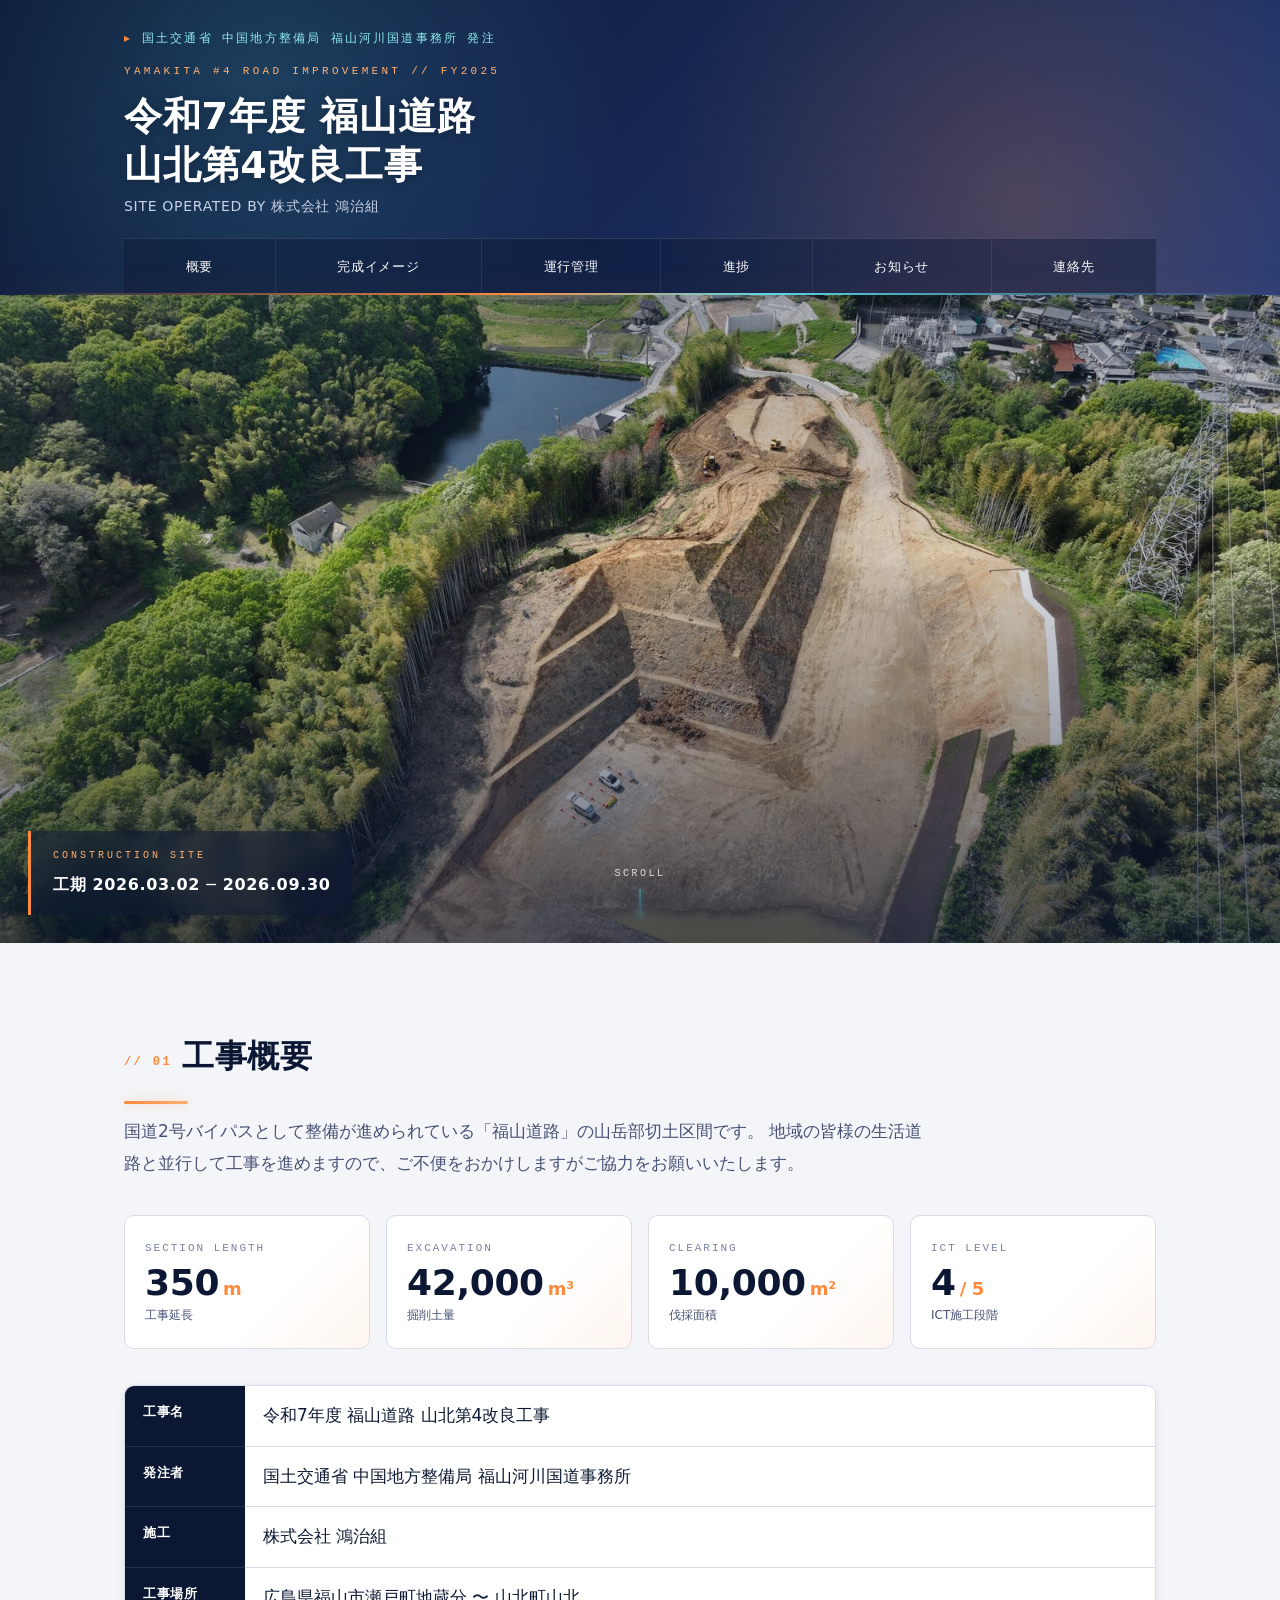
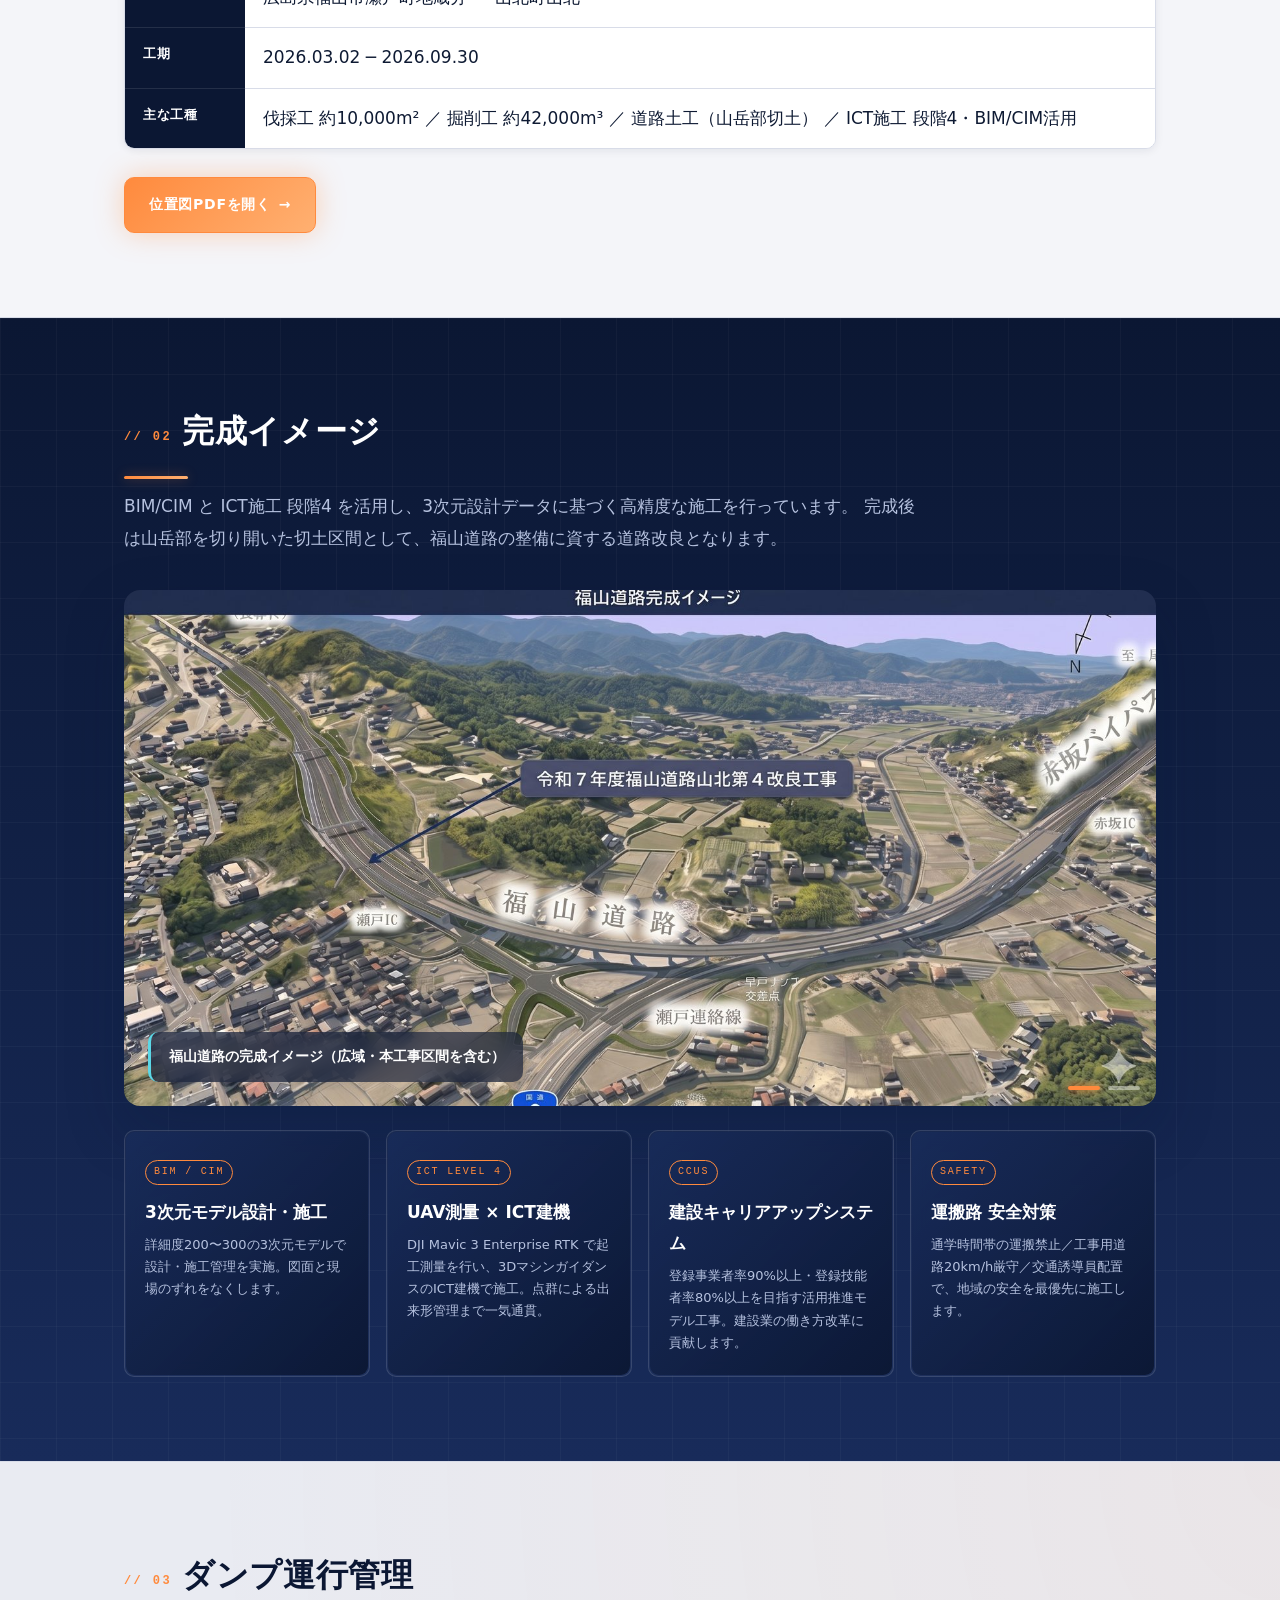
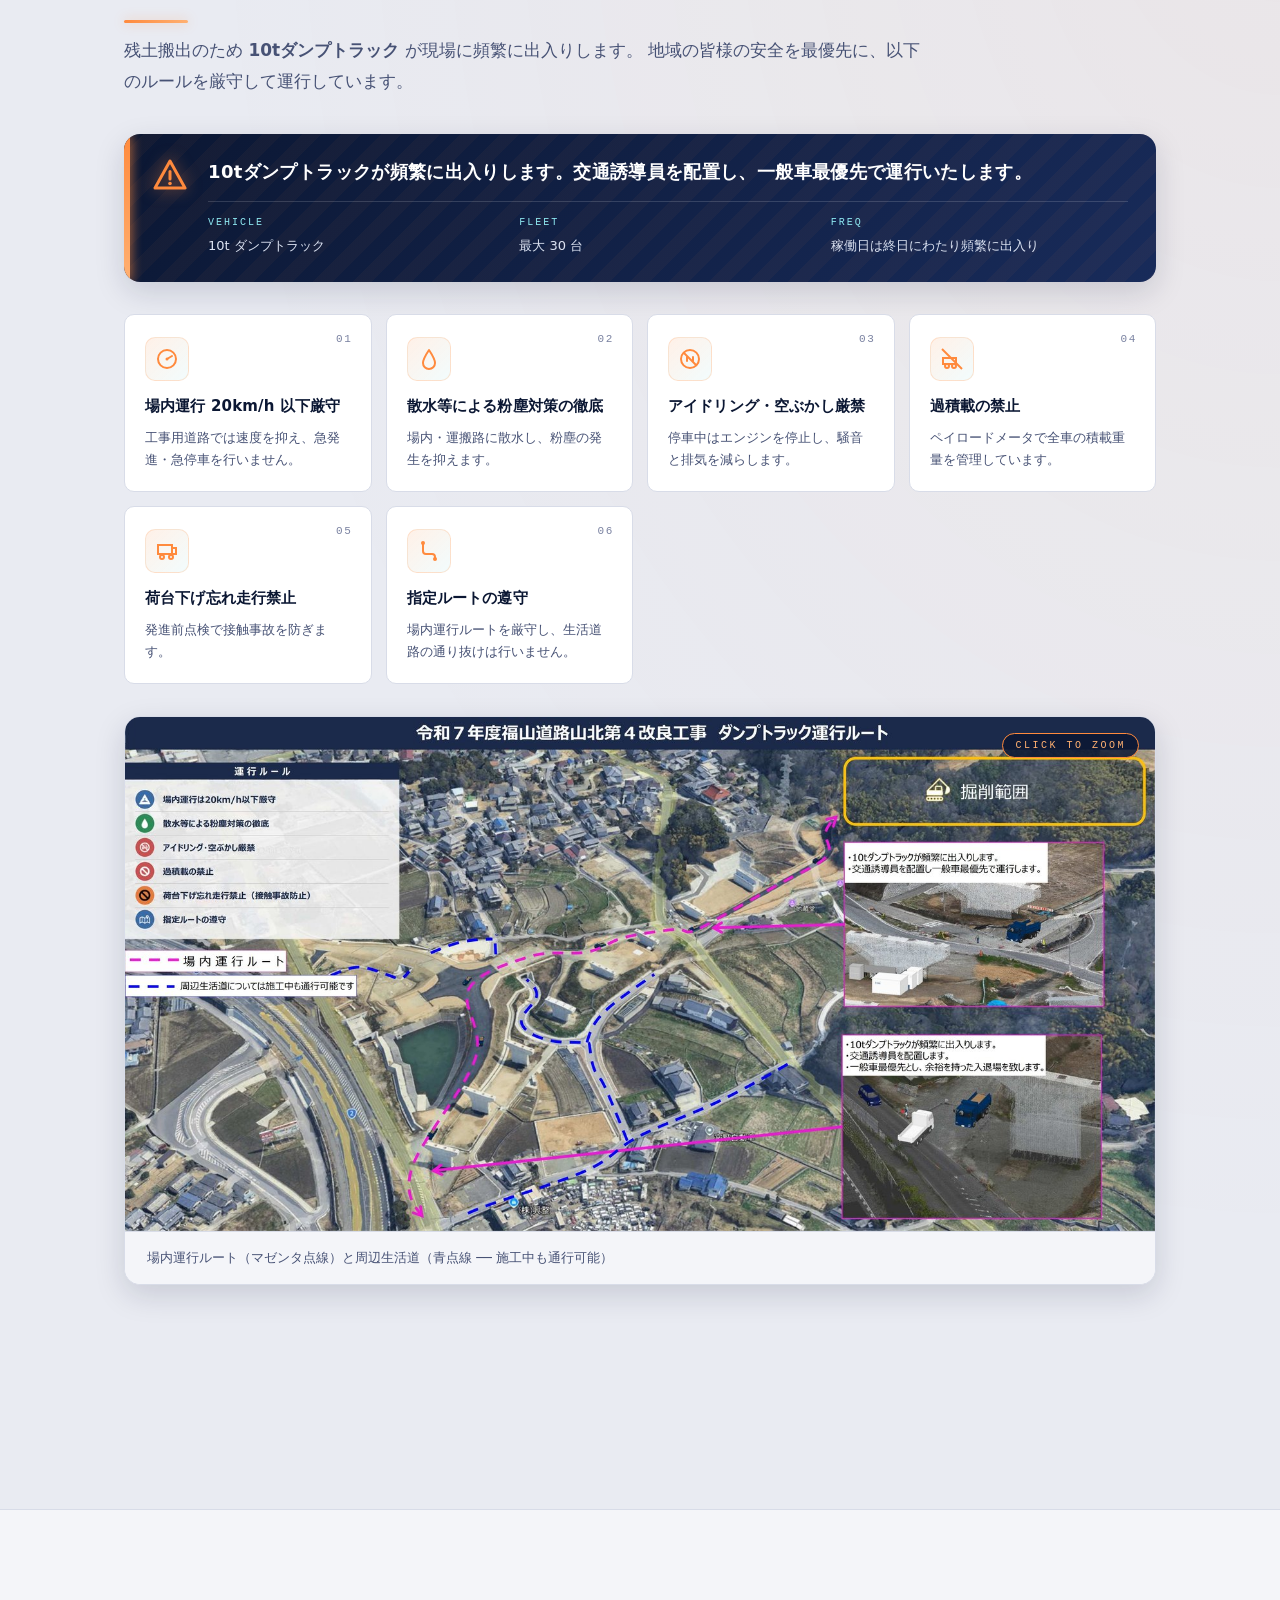
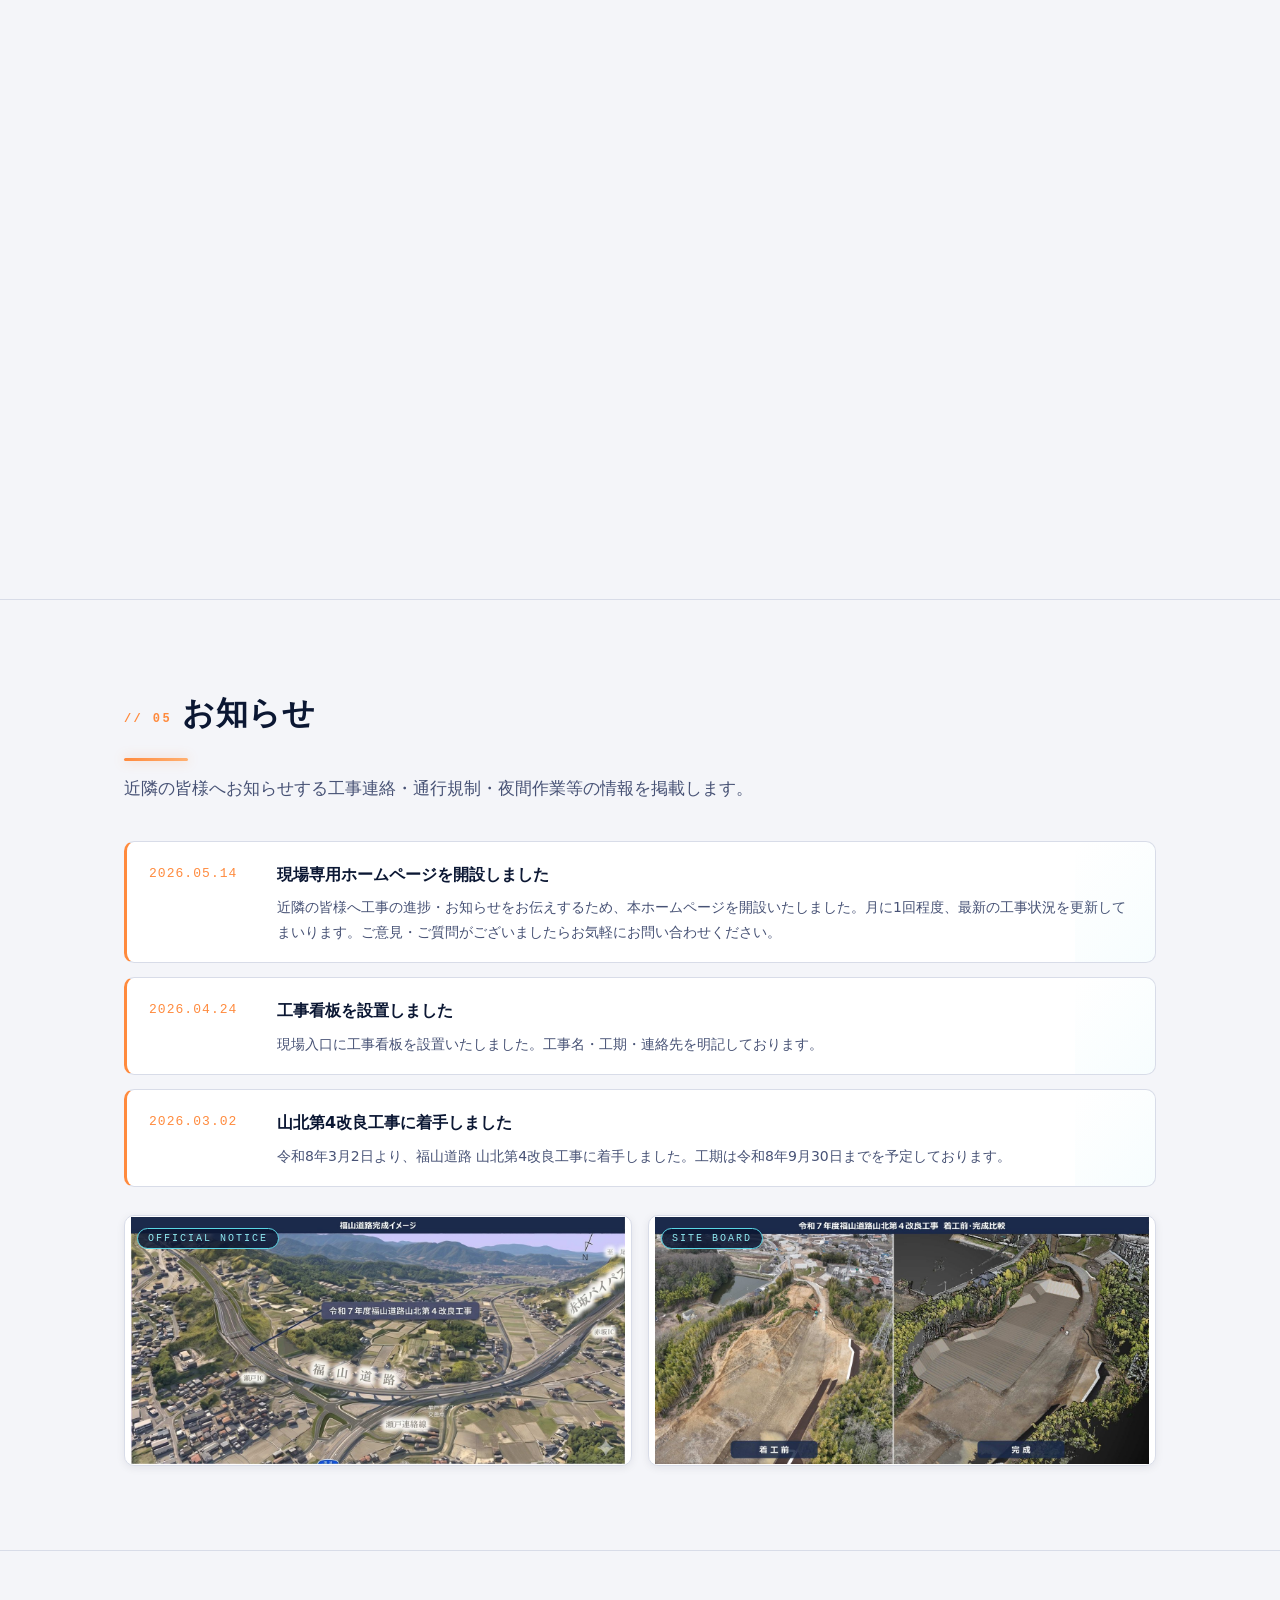
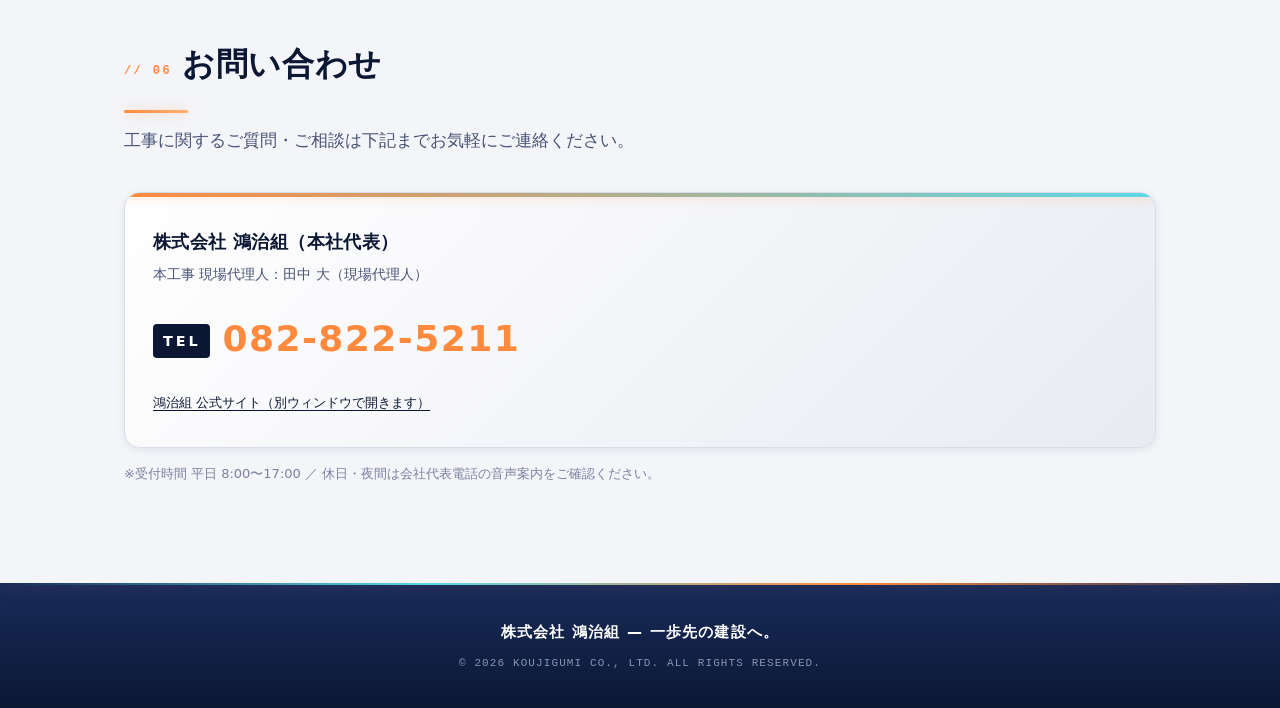
==== index.html @ 8131b4ea "initial: 山北第4改良工事 現場専用HP launch - 5セクション構成（概要/完成イメージ/ダンプ運行管理/進捗/お知らせ/連絡先） - Navy×Orange×Cyan の近未来UI、" ====
<!DOCTYPE html>
<html lang="ja">
<head>
  <meta charset="UTF-8" />
  <meta name="viewport" content="width=device-width, initial-scale=1.0" />
  <meta name="description" content="令和7年度 福山道路 山北第4改良工事の現場情報を近隣住民の皆様へお知らせするページです。工事概要・完成イメージ・現場進捗・お知らせを掲載しています。" />
  <meta name="theme-color" content="#0B1733" />
  <meta property="og:title" content="令和7年度 福山道路 山北第4改良工事" />
  <meta property="og:description" content="福山道路 山北第4改良工事の現場専用ページ。BIM/CIM・ICT施工段階4・CCUS推進モデル工事。" />
  <meta property="og:type" content="website" />
  <title>令和7年度 福山道路 山北第4改良工事｜近隣の皆様へ</title>
  <link rel="stylesheet" href="assets/css/style.css" />
  <link rel="icon" href="assets/img/icon/favicon.svg" type="image/svg+xml" />
</head>
<body>

  <div class="bg-fx" aria-hidden="true"></div>

  <header class="site-header">
    <div class="container site-header__inner">
      <p class="site-header__sub">国土交通省 中国地方整備局 福山河川国道事務所 発注</p>
      <p class="site-header__title-en">YAMAKITA #4 ROAD IMPROVEMENT // FY2025</p>
      <h1 class="site-header__title">令和7年度 福山道路<br>山北第4改良工事</h1>
      <p class="site-header__contractor">SITE OPERATED BY 株式会社 鴻治組</p>
      <nav class="site-nav" aria-label="ページ内ナビゲーション">
        <a href="#about">概要</a>
        <a href="#image">完成イメージ</a>
        <a href="#dump">運行管理</a>
        <a href="#progress">進捗</a>
        <a href="#news">お知らせ</a>
        <a href="#contact">連絡先</a>
      </nav>
    </div>
  </header>

  <section class="hero" id="hero" aria-label="現場ヒーロー画像">
    <picture>
      <img src="assets/img/hero/aerial.jpg"
           alt="山北第4改良工事の現場空撮写真。工事延長350mの工区全景。"
           loading="eager"
           width="1600" height="900" />
    </picture>
    <div class="hero__caption">
      <p class="hero__label">CONSTRUCTION SITE</p>
      <p class="hero__period" id="hero-period">工期 ―― 取得中</p>
    </div>
    <div class="hero__scroll" aria-hidden="true">SCROLL</div>
  </section>

  <main>

    <section class="section section--about" id="about">
      <div class="container">
        <h2 class="section__title reveal">
          <span class="section__num">// 01</span>工事概要
        </h2>
        <p class="section__lead reveal" data-delay="1">
          国道2号バイパスとして整備が進められている「福山道路」の山岳部切土区間です。
          地域の皆様の生活道路と並行して工事を進めますので、ご不便をおかけしますがご協力をお願いいたします。
        </p>

        <div class="about-stats reveal" data-delay="2">
          <div class="stat-card">
            <p class="stat-card__label">SECTION LENGTH</p>
            <p class="stat-card__value" data-count="350" data-suffix="">0<span class="stat-card__unit">m</span></p>
            <p class="stat-card__note">工事延長</p>
          </div>
          <div class="stat-card">
            <p class="stat-card__label">EXCAVATION</p>
            <p class="stat-card__value" data-count="42000" data-format="0,0">0<span class="stat-card__unit">m³</span></p>
            <p class="stat-card__note">掘削土量</p>
          </div>
          <div class="stat-card">
            <p class="stat-card__label">CLEARING</p>
            <p class="stat-card__value" data-count="10000" data-format="0,0">0<span class="stat-card__unit">m²</span></p>
            <p class="stat-card__note">伐採面積</p>
          </div>
          <div class="stat-card">
            <p class="stat-card__label">ICT LEVEL</p>
            <p class="stat-card__value" data-count="4" data-suffix="">0<span class="stat-card__unit">/ 5</span></p>
            <p class="stat-card__note">ICT施工段階</p>
          </div>
        </div>

        <dl class="about-list reveal" data-delay="3" id="about-list">
          <!-- main.js が data/project.json を読んで生成 -->
        </dl>

        <div class="reveal" data-delay="4">
          <a class="btn btn--orange" href="docs/ichizu.pdf" target="_blank" rel="noopener">
            位置図PDFを開く
          </a>
        </div>
      </div>
    </section>

    <section class="section section--dark section--image" id="image">
      <div class="container">
        <h2 class="section__title reveal">
          <span class="section__num">// 02</span>完成イメージ
        </h2>
        <p class="section__lead reveal" data-delay="1">
          BIM/CIM と ICT施工 段階4 を活用し、3次元設計データに基づく高精度な施工を行っています。
          完成後は山岳部を切り開いた切土区間として、福山道路の整備に資する道路改良となります。
        </p>

        <div class="slider reveal" data-delay="2" id="vision-slider">
          <div class="slider__track" id="vision-track">
            <!-- main.js が data/vision.json を読んで生成 -->
          </div>
          <div class="slider__controls" id="vision-controls"></div>
        </div>

        <div class="feature-grid reveal" data-delay="3">
          <article class="feature-card">
            <span class="feature-card__tag">BIM / CIM</span>
            <h3 class="feature-card__title">3次元モデル設計・施工</h3>
            <p class="feature-card__body">詳細度200〜300の3次元モデルで設計・施工管理を実施。図面と現場のずれをなくします。</p>
          </article>
          <article class="feature-card">
            <span class="feature-card__tag">ICT LEVEL 4</span>
            <h3 class="feature-card__title">UAV測量 × ICT建機</h3>
            <p class="feature-card__body">DJI Mavic 3 Enterprise RTK で起工測量を行い、3DマシンガイダンスのICT建機で施工。点群による出来形管理まで一気通貫。</p>
          </article>
          <article class="feature-card">
            <span class="feature-card__tag">CCUS</span>
            <h3 class="feature-card__title">建設キャリアアップシステム</h3>
            <p class="feature-card__body">登録事業者率90%以上・登録技能者率80%以上を目指す活用推進モデル工事。建設業の働き方改革に貢献します。</p>
          </article>
          <article class="feature-card">
            <span class="feature-card__tag">SAFETY</span>
            <h3 class="feature-card__title">運搬路 安全対策</h3>
            <p class="feature-card__body">通学時間帯の運搬禁止／工事用道路20km/h厳守／交通誘導員配置で、地域の安全を最優先に施工します。</p>
          </article>
        </div>
      </div>
    </section>

    <section class="section section--dump" id="dump">
      <div class="container">
        <h2 class="section__title reveal">
          <span class="section__num">// 03</span>ダンプ運行管理
        </h2>
        <p class="section__lead reveal" data-delay="1">
          残土搬出のため <strong>10tダンプトラック</strong> が現場に頻繁に出入りします。
          地域の皆様の安全を最優先に、以下のルールを厳守して運行しています。
        </p>

        <div class="dump-alert reveal" data-delay="1" id="dump-alert">
          <!-- main.js が data/dump.json から生成 -->
        </div>

        <div class="dump-rules reveal" data-delay="2" id="dump-rules">
          <!-- main.js が data/dump.json rules[] から生成 -->
        </div>

        <figure class="dump-map reveal" data-delay="2" id="dump-map">
          <!-- main.js が data/dump.json map から生成 -->
        </figure>

        <div class="dump-considerations reveal" data-delay="3" id="dump-considerations">
          <!-- main.js が data/dump.json considerations[] から生成 -->
        </div>
      </div>
    </section>

    <section class="section section--progress" id="progress">
      <div class="container">
        <h2 class="section__title reveal">
          <span class="section__num">// 04</span>現場進捗
        </h2>
        <p class="section__lead reveal" data-delay="1">月ごとの主な進捗と現場写真を掲載しています。</p>

        <div class="progress-card reveal" data-delay="2" id="progress-card">
          <!-- main.js が data/progress.json を読んで生成 -->
        </div>

        <div class="gallery reveal" data-delay="3" id="gallery" role="list">
          <!-- main.js が data/photos.json を読んで生成 -->
        </div>
      </div>
    </section>

    <section class="section section--news" id="news">
      <div class="container">
        <h2 class="section__title reveal">
          <span class="section__num">// 05</span>お知らせ
        </h2>
        <p class="section__lead reveal" data-delay="1">
          近隣の皆様へお知らせする工事連絡・通行規制・夜間作業等の情報を掲載します。
        </p>

        <div class="news-grid reveal" data-delay="2" id="news-list">
          <!-- main.js が data/news.json を読んで生成 -->
        </div>

        <div class="signage-strip reveal" data-delay="3" id="signage-strip">
          <!-- main.js が data/news.json signage[] を読んで生成 -->
        </div>
      </div>
    </section>

    <section class="section section--contact" id="contact">
      <div class="container">
        <h2 class="section__title reveal">
          <span class="section__num">// 06</span>お問い合わせ
        </h2>
        <p class="section__lead reveal" data-delay="1">
          工事に関するご質問・ご相談は下記までお気軽にご連絡ください。
        </p>

        <div class="contact-card reveal" data-delay="2" id="contact-card">
          <!-- main.js が data/project.json contact を読んで生成 -->
        </div>

        <p class="contact-note reveal" data-delay="3">
          ※受付時間 平日 8:00〜17:00 ／ 休日・夜間は会社代表電話の音声案内をご確認ください。
        </p>
      </div>
    </section>

  </main>

  <footer class="site-footer">
    <div class="container">
      <p class="site-footer__brand">株式会社 鴻治組 — 一歩先の建設へ。</p>
      <p class="site-footer__copy">&copy; <span id="copy-year">2026</span> KOUJIGUMI CO., LTD. ALL RIGHTS RESERVED.</p>
    </div>
  </footer>

  <div class="lightbox" id="lightbox" role="dialog" aria-modal="true" aria-label="拡大写真" hidden>
    <button class="lightbox__close" type="button" aria-label="閉じる">&times;</button>
    <img class="lightbox__img" alt="" />
    <p class="lightbox__caption"></p>
  </div>

  <script src="assets/js/main.js" defer></script>
</body>
</html>
---- assets/css/style.css ----
/* ============================================================
   山北第4改良工事 現場専用HP — Futuristic UI
   palette: deep navy + amber-orange + cyan accent
   ============================================================ */
:root {
  --navy:        #0B1733;
  --navy-mid:    #182B5A;
  --navy-light:  #1F3A7A;
  --orange:      #FF8A3D;
  --orange-soft: #FFB071;
  --cyan:        #5BD7E6;
  --cyan-soft:   #8FE9F2;
  --bg:          #F4F5F9;
  --bg-alt:      #E9EBF2;
  --surface:     #FFFFFF;
  --text:        #0E1A33;
  --text-soft:   #475275;
  --text-dim:    #7A82A1;
  --line:        #D8DCE8;
  --line-glow:   rgba(255, 138, 61, 0.4);
  --shadow-sm:   0 2px 8px rgba(11, 23, 51, 0.08);
  --shadow-md:   0 10px 30px rgba(11, 23, 51, 0.15);
  --shadow-lg:   0 24px 60px rgba(11, 23, 51, 0.22);
  --shadow-glow: 0 0 28px rgba(255, 138, 61, 0.35);
  --shadow-cyan: 0 0 28px rgba(91, 215, 230, 0.4);
  --radius:      10px;
  --radius-lg:   16px;
  --max:         1080px;
  --ease:        cubic-bezier(0.22, 0.61, 0.36, 1);
}

* { box-sizing: border-box; }
*::selection { background: var(--orange); color: #fff; }

html { scroll-behavior: smooth; }

body {
  margin: 0;
  font-family: "Meiryo UI", "Hiragino Sans", "Yu Gothic UI", "Yu Gothic", system-ui, -apple-system, sans-serif;
  font-size: 17px;
  line-height: 1.85;
  color: var(--text);
  background: var(--bg);
  -webkit-text-size-adjust: 100%;
  overflow-x: hidden;
}

img { max-width: 100%; height: auto; display: block; }
a { color: var(--navy); text-decoration: none; }
a:hover, a:focus { color: var(--orange); outline: none; }

.container {
  width: 100%;
  max-width: var(--max);
  margin: 0 auto;
  padding: 0 24px;
}

/* ============================================================
   Background ambience (animated mesh + grid)
   ============================================================ */
.bg-fx {
  position: fixed;
  inset: 0;
  z-index: -2;
  pointer-events: none;
  background:
    radial-gradient(ellipse at top left, rgba(31, 58, 122, 0.10), transparent 60%),
    radial-gradient(ellipse at bottom right, rgba(91, 215, 230, 0.08), transparent 60%);
}

.bg-fx::before {
  content: "";
  position: absolute;
  inset: 0;
  background-image:
    linear-gradient(to right, rgba(11, 23, 51, 0.04) 1px, transparent 1px),
    linear-gradient(to bottom, rgba(11, 23, 51, 0.04) 1px, transparent 1px);
  background-size: 64px 64px;
  mask-image: linear-gradient(180deg, transparent 0%, #000 8%, #000 92%, transparent 100%);
}

/* ============================================================
   Header
   ============================================================ */
.site-header {
  position: relative;
  background: linear-gradient(135deg, var(--navy) 0%, var(--navy-mid) 65%, var(--navy-light) 100%);
  color: #fff;
  padding: 28px 0 0;
  overflow: hidden;
  isolation: isolate;
}

.site-header::before {
  content: "";
  position: absolute;
  inset: 0;
  background-image:
    radial-gradient(circle at 20% 30%, rgba(91, 215, 230, 0.18), transparent 35%),
    radial-gradient(circle at 80% 70%, rgba(255, 138, 61, 0.22), transparent 35%);
  z-index: -1;
}

.site-header::after {
  content: "";
  position: absolute;
  left: 0; right: 0; bottom: 0;
  height: 2px;
  background: linear-gradient(90deg, transparent, var(--orange) 40%, var(--cyan) 60%, transparent);
  box-shadow: var(--shadow-glow);
}

.site-header__sub {
  margin: 0;
  font-size: 12px;
  letter-spacing: 0.18em;
  color: var(--cyan-soft);
  font-family: "Consolas", "Menlo", monospace;
  position: relative;
  padding-left: 18px;
}

.site-header__sub::before {
  content: "▸";
  position: absolute; left: 0; top: 0;
  color: var(--orange);
}

.site-header__title {
  margin: 10px 0 4px;
  font-size: clamp(24px, 5vw, 38px);
  font-weight: 800;
  line-height: 1.3;
  letter-spacing: 0.02em;
  text-shadow: 0 2px 12px rgba(0,0,0,0.3);
}

.site-header__title-en {
  display: block;
  font-family: "Consolas", "Menlo", monospace;
  font-size: 11px;
  font-weight: 500;
  letter-spacing: 0.3em;
  color: var(--orange-soft);
  margin-bottom: 6px;
  text-transform: uppercase;
}

.site-header__contractor {
  margin: 0 0 18px;
  font-size: 14px;
  color: #C8D2E8;
  letter-spacing: 0.05em;
}

.site-nav {
  display: flex;
  flex-wrap: wrap;
  gap: 0;
  border-top: 1px solid rgba(255,255,255,0.12);
  margin-top: 10px;
  background: rgba(11, 23, 51, 0.4);
  backdrop-filter: blur(8px);
  -webkit-backdrop-filter: blur(8px);
}

.site-nav a {
  flex: 1 1 auto;
  min-width: 88px;
  text-align: center;
  padding: 16px 8px;
  color: #fff;
  font-size: 13px;
  letter-spacing: 0.05em;
  border-right: 1px solid rgba(255,255,255,0.08);
  transition: all 0.25s var(--ease);
  position: relative;
}

.site-nav a:last-child { border-right: none; }

.site-nav a::after {
  content: "";
  position: absolute;
  left: 50%; bottom: 0;
  width: 0; height: 2px;
  background: var(--orange);
  transition: all 0.3s var(--ease);
  box-shadow: 0 0 8px var(--orange);
}

.site-nav a:hover, .site-nav a:focus {
  background: rgba(255, 138, 61, 0.12);
  color: var(--orange-soft);
}

.site-nav a:hover::after, .site-nav a:focus::after {
  width: 60%;
  left: 20%;
}

/* ============================================================
   Hero
   ============================================================ */
.hero {
  position: relative;
  background: var(--navy);
  overflow: hidden;
  isolation: isolate;
}

.hero picture, .hero img {
  width: 100%;
  display: block;
}

.hero img {
  max-height: 72vh;
  object-fit: cover;
  animation: kenburns 20s ease-in-out infinite alternate;
  opacity: 0.92;
}

@keyframes kenburns {
  0%   { transform: scale(1.0) translate(0, 0); }
  100% { transform: scale(1.08) translate(-1%, -1%); }
}

.hero::before {
  content: "";
  position: absolute;
  inset: 0;
  background: linear-gradient(180deg,
    rgba(11, 23, 51, 0.25) 0%,
    rgba(11, 23, 51, 0.05) 40%,
    rgba(11, 23, 51, 0.65) 100%);
  z-index: 1;
}

.hero::after {
  content: "";
  position: absolute;
  inset: 0;
  background-image:
    linear-gradient(to right, rgba(255,255,255,0.04) 1px, transparent 1px),
    linear-gradient(to bottom, rgba(255,255,255,0.04) 1px, transparent 1px);
  background-size: 48px 48px;
  z-index: 1;
  mix-blend-mode: overlay;
  opacity: 0.6;
}

.hero__caption {
  position: absolute;
  left: 28px;
  bottom: 28px;
  z-index: 2;
  color: #fff;
  background: rgba(11, 23, 51, 0.55);
  backdrop-filter: blur(10px);
  -webkit-backdrop-filter: blur(10px);
  padding: 16px 22px;
  border-left: 3px solid var(--orange);
  border-radius: 0 var(--radius) var(--radius) 0;
  box-shadow: var(--shadow-md);
}

.hero__label {
  margin: 0;
  font-size: 10px;
  letter-spacing: 0.3em;
  color: var(--orange-soft);
  font-family: "Consolas", "Menlo", monospace;
}

.hero__period {
  margin: 4px 0 0;
  font-size: 16px;
  font-weight: 700;
  letter-spacing: 0.04em;
}

.hero__scroll {
  position: absolute;
  left: 50%;
  bottom: 24px;
  transform: translateX(-50%);
  z-index: 3;
  color: #fff;
  font-size: 10px;
  letter-spacing: 0.25em;
  font-family: "Consolas", "Menlo", monospace;
  opacity: 0.8;
  animation: pulse 2s ease-in-out infinite;
}

.hero__scroll::after {
  content: "";
  display: block;
  width: 1px;
  height: 30px;
  margin: 6px auto 0;
  background: linear-gradient(180deg, var(--cyan), transparent);
  box-shadow: 0 0 6px var(--cyan);
}

@keyframes pulse {
  0%, 100% { opacity: 0.5; transform: translateX(-50%) translateY(0); }
  50%      { opacity: 1.0; transform: translateX(-50%) translateY(4px); }
}

/* ============================================================
   Section common
   ============================================================ */
.section {
  position: relative;
  padding: 84px 0;
}

.section + .section {
  border-top: 1px solid var(--line);
}

.section--dark {
  background: linear-gradient(180deg, var(--navy) 0%, var(--navy-mid) 100%);
  color: #E5EAF5;
}

.section--dark::before {
  content: "";
  position: absolute;
  inset: 0;
  background-image:
    linear-gradient(to right, rgba(255,255,255,0.03) 1px, transparent 1px),
    linear-gradient(to bottom, rgba(255,255,255,0.03) 1px, transparent 1px);
  background-size: 56px 56px;
  pointer-events: none;
}

.section__title {
  position: relative;
  margin: 0 0 12px;
  padding-bottom: 18px;
  font-size: clamp(24px, 4vw, 32px);
  font-weight: 800;
  color: var(--navy);
  letter-spacing: 0.02em;
}

.section--dark .section__title { color: #fff; }

.section__title::after {
  content: "";
  position: absolute;
  left: 0; bottom: 0;
  width: 64px; height: 3px;
  background: linear-gradient(90deg, var(--orange), var(--orange-soft));
  border-radius: 2px;
  box-shadow: 0 0 12px var(--line-glow);
}

.section__num {
  display: inline-block;
  font-family: "Consolas", "Menlo", monospace;
  font-size: 12px;
  color: var(--orange);
  letter-spacing: 0.2em;
  margin-right: 10px;
  vertical-align: 0.15em;
}

.section__lead {
  margin: 0 0 36px;
  color: var(--text-soft);
  max-width: 800px;
}

.section--dark .section__lead { color: #B6C2DF; }

/* Reveal on scroll */
.reveal {
  opacity: 0;
  transform: translateY(28px);
  transition: opacity 0.7s var(--ease), transform 0.7s var(--ease);
}
.reveal.is-visible {
  opacity: 1;
  transform: translateY(0);
}
.reveal[data-delay="1"] { transition-delay: 0.08s; }
.reveal[data-delay="2"] { transition-delay: 0.16s; }
.reveal[data-delay="3"] { transition-delay: 0.24s; }
.reveal[data-delay="4"] { transition-delay: 0.32s; }

/* ============================================================
   About
   ============================================================ */
.about-stats {
  display: grid;
  grid-template-columns: repeat(auto-fit, minmax(180px, 1fr));
  gap: 16px;
  margin: 0 0 36px;
}

.stat-card {
  position: relative;
  background: var(--surface);
  border-radius: var(--radius);
  padding: 22px 20px;
  border: 1px solid var(--line);
  overflow: hidden;
  isolation: isolate;
  transition: transform 0.3s var(--ease), box-shadow 0.3s var(--ease);
}

.stat-card::before {
  content: "";
  position: absolute;
  inset: 0;
  background: linear-gradient(135deg, transparent 60%, rgba(255, 138, 61, 0.08) 100%);
  z-index: -1;
}

.stat-card::after {
  content: "";
  position: absolute;
  top: 0; left: 0;
  width: 100%; height: 3px;
  background: linear-gradient(90deg, var(--orange), var(--cyan));
  transform: scaleX(0);
  transform-origin: left;
  transition: transform 0.5s var(--ease);
}

.stat-card:hover {
  transform: translateY(-3px);
  box-shadow: var(--shadow-md);
}

.stat-card:hover::after { transform: scaleX(1); }

.stat-card__label {
  margin: 0;
  font-size: 11px;
  letter-spacing: 0.18em;
  color: var(--text-dim);
  font-family: "Consolas", "Menlo", monospace;
}

.stat-card__value {
  margin: 4px 0 2px;
  font-size: clamp(26px, 5vw, 36px);
  font-weight: 800;
  color: var(--navy);
  line-height: 1.1;
  letter-spacing: -0.01em;
  font-variant-numeric: tabular-nums;
}

.stat-card__unit {
  font-size: 0.5em;
  margin-left: 4px;
  color: var(--orange);
  font-weight: 700;
}

.stat-card__note {
  margin: 0;
  font-size: 12px;
  color: var(--text-soft);
}

.about-list {
  display: grid;
  grid-template-columns: minmax(120px, max-content) 1fr;
  gap: 0;
  margin: 0 0 28px;
  border: 1px solid var(--line);
  border-radius: var(--radius);
  overflow: hidden;
  background: var(--surface);
  box-shadow: var(--shadow-sm);
}

.about-list dt {
  background: var(--navy);
  color: #fff;
  padding: 14px 18px;
  font-weight: 700;
  font-size: 13px;
  letter-spacing: 0.05em;
  border-bottom: 1px solid rgba(255,255,255,0.1);
}

.about-list dt:last-of-type { border-bottom: none; }

.about-list dd {
  margin: 0;
  padding: 14px 18px;
  background: var(--surface);
  border-bottom: 1px solid var(--line);
  color: var(--text);
}

.about-list dd:last-of-type { border-bottom: none; }

.btn {
  display: inline-flex;
  align-items: center;
  gap: 8px;
  padding: 14px 24px;
  border-radius: var(--radius);
  font-weight: 700;
  font-size: 14px;
  letter-spacing: 0.05em;
  border: 1.5px solid var(--navy);
  transition: all 0.25s var(--ease);
  cursor: pointer;
  background: transparent;
  color: var(--navy);
}

.btn:hover, .btn:focus {
  background: var(--navy);
  color: #fff;
  transform: translateY(-2px);
  box-shadow: var(--shadow-md);
}

.btn--orange {
  background: linear-gradient(135deg, var(--orange), var(--orange-soft));
  border-color: var(--orange);
  color: #fff;
  box-shadow: var(--shadow-glow);
}

.btn--orange:hover, .btn--orange:focus {
  background: linear-gradient(135deg, var(--orange-soft), var(--orange));
  color: #fff;
  box-shadow: var(--shadow-glow), var(--shadow-md);
}

.btn::after {
  content: "→";
  transition: transform 0.3s var(--ease);
}

.btn:hover::after { transform: translateX(4px); }

/* ============================================================
   Completion image (slider)
   ============================================================ */
.slider {
  position: relative;
  border-radius: var(--radius-lg);
  overflow: hidden;
  box-shadow: var(--shadow-lg);
  background: var(--navy);
  margin: 0 0 24px;
  isolation: isolate;
}

.slider__track {
  position: relative;
  aspect-ratio: 16 / 8;
  overflow: hidden;
}

.slider__slide {
  position: absolute;
  inset: 0;
  opacity: 0;
  transition: opacity 0.8s var(--ease);
  pointer-events: none;
}

.slider__slide.is-active {
  opacity: 1;
  pointer-events: auto;
}

.slider__slide img {
  width: 100%; height: 100%;
  object-fit: cover;
}

.slider__overlay {
  position: absolute;
  left: 24px; bottom: 24px;
  z-index: 2;
  color: #fff;
  background: rgba(11, 23, 51, 0.6);
  backdrop-filter: blur(10px);
  -webkit-backdrop-filter: blur(10px);
  padding: 12px 18px;
  border-radius: var(--radius);
  border-left: 3px solid var(--cyan);
  max-width: 70%;
  font-size: 14px;
  font-weight: 600;
}

.slider__controls {
  position: absolute;
  right: 16px; bottom: 16px;
  z-index: 3;
  display: flex;
  gap: 8px;
}

.slider__dot {
  width: 32px; height: 4px;
  border: none;
  background: rgba(255, 255, 255, 0.4);
  border-radius: 2px;
  cursor: pointer;
  transition: all 0.3s var(--ease);
  padding: 0;
}

.slider__dot.is-active {
  background: var(--orange);
  box-shadow: 0 0 8px var(--orange);
}

.slider__dot:hover { background: var(--cyan-soft); }

.feature-grid {
  display: grid;
  grid-template-columns: repeat(auto-fit, minmax(220px, 1fr));
  gap: 16px;
}

.feature-card {
  position: relative;
  background: rgba(255, 255, 255, 0.03);
  backdrop-filter: blur(8px);
  -webkit-backdrop-filter: blur(8px);
  border: 1px solid rgba(255, 255, 255, 0.12);
  border-radius: var(--radius);
  padding: 22px 20px;
  transition: all 0.3s var(--ease);
  overflow: hidden;
  isolation: isolate;
}

.feature-card::before {
  content: "";
  position: absolute;
  top: -50%; left: -50%;
  width: 200%; height: 200%;
  background: conic-gradient(from 0deg at 50% 50%,
    transparent 0deg, var(--orange) 60deg, transparent 120deg,
    transparent 180deg, var(--cyan) 240deg, transparent 300deg);
  opacity: 0;
  transition: opacity 0.4s;
  animation: spin 8s linear infinite;
  z-index: -1;
}

.feature-card::after {
  content: "";
  position: absolute;
  inset: 1px;
  border-radius: calc(var(--radius) - 1px);
  background: linear-gradient(135deg, rgba(24, 43, 90, 0.85), rgba(11, 23, 51, 0.95));
  z-index: -1;
}

.feature-card:hover::before { opacity: 0.4; }

.feature-card:hover {
  transform: translateY(-4px);
  border-color: rgba(255, 138, 61, 0.4);
}

@keyframes spin {
  from { transform: rotate(0deg); }
  to   { transform: rotate(360deg); }
}

.feature-card__tag {
  display: inline-block;
  font-family: "Consolas", "Menlo", monospace;
  font-size: 10px;
  letter-spacing: 0.18em;
  color: var(--orange);
  padding: 2px 8px;
  border: 1px solid var(--orange);
  border-radius: 999px;
  margin-bottom: 12px;
}

.feature-card__title {
  margin: 0 0 6px;
  font-size: 17px;
  font-weight: 700;
  color: #fff;
}

.feature-card__body {
  margin: 0;
  font-size: 13px;
  color: #B6C2DF;
  line-height: 1.7;
}

/* ============================================================
   Dump Traffic Management
   ============================================================ */
.section--dump {
  background:
    radial-gradient(ellipse at top right, rgba(255, 138, 61, 0.06), transparent 60%),
    var(--bg-alt);
}

.dump-alert {
  display: flex;
  gap: 20px;
  align-items: flex-start;
  background: linear-gradient(135deg, var(--navy) 0%, var(--navy-mid) 100%);
  color: #fff;
  padding: 24px 28px;
  border-radius: var(--radius-lg);
  margin: 0 0 32px;
  position: relative;
  overflow: hidden;
  isolation: isolate;
  box-shadow: var(--shadow-md);
}

.dump-alert::before {
  content: "";
  position: absolute;
  inset: 0;
  background-image:
    repeating-linear-gradient(135deg, transparent 0 14px, rgba(255, 138, 61, 0.08) 14px 28px);
  z-index: -1;
  opacity: 0.5;
}

.dump-alert::after {
  content: "";
  position: absolute;
  left: 0; top: 0; bottom: 0;
  width: 6px;
  background: linear-gradient(180deg, var(--orange), var(--orange-soft));
  box-shadow: 0 0 12px var(--orange);
}

.dump-alert__icon {
  flex-shrink: 0;
  color: var(--orange);
  filter: drop-shadow(0 0 8px rgba(255, 138, 61, 0.6));
}

.dump-alert__body { flex: 1; }

.dump-alert__headline {
  margin: 0 0 14px;
  font-size: clamp(15px, 2.2vw, 18px);
  font-weight: 700;
  line-height: 1.6;
  letter-spacing: 0.02em;
}

.dump-alert__meta {
  list-style: none;
  margin: 0;
  padding: 12px 0 0;
  border-top: 1px solid rgba(255, 255, 255, 0.15);
  display: grid;
  grid-template-columns: repeat(auto-fit, minmax(140px, 1fr));
  gap: 14px;
}

.dump-alert__meta li {
  font-size: 13px;
  color: #DCE3F2;
}

.dump-alert__meta li span {
  display: block;
  font-family: "Consolas", "Menlo", monospace;
  font-size: 10px;
  letter-spacing: 0.2em;
  color: var(--cyan-soft);
  margin-bottom: 2px;
}

.dump-rules {
  display: grid;
  grid-template-columns: repeat(auto-fit, minmax(220px, 1fr));
  gap: 14px;
  margin: 0 0 32px;
}

.rule-card {
  position: relative;
  background: var(--surface);
  border: 1px solid var(--line);
  border-radius: var(--radius);
  padding: 22px 20px 20px;
  transition: all 0.3s var(--ease);
  overflow: hidden;
  isolation: isolate;
}

.rule-card::before {
  content: "";
  position: absolute;
  left: 0; top: 0;
  width: 100%; height: 3px;
  background: linear-gradient(90deg, var(--orange), var(--orange-soft));
  transform: scaleX(0);
  transform-origin: left;
  transition: transform 0.4s var(--ease);
}

.rule-card:hover {
  transform: translateY(-3px);
  box-shadow: var(--shadow-md);
  border-color: var(--orange-soft);
}

.rule-card:hover::before { transform: scaleX(1); }

.rule-card__no {
  position: absolute;
  top: 14px; right: 18px;
  font-family: "Consolas", "Menlo", monospace;
  font-size: 11px;
  letter-spacing: 0.15em;
  color: var(--text-dim);
}

.rule-card__icon {
  display: inline-flex;
  width: 44px; height: 44px;
  align-items: center;
  justify-content: center;
  background: linear-gradient(135deg, rgba(255, 138, 61, 0.12), rgba(91, 215, 230, 0.08));
  color: var(--orange);
  border-radius: 10px;
  margin-bottom: 12px;
  border: 1px solid rgba(255, 138, 61, 0.2);
}

.rule-card__icon svg { width: 24px; height: 24px; }

.rule-card__title {
  margin: 0 0 6px;
  font-size: 15px;
  font-weight: 800;
  color: var(--navy);
  letter-spacing: 0.01em;
}

.rule-card__body {
  margin: 0;
  font-size: 13px;
  color: var(--text-soft);
  line-height: 1.7;
}

.dump-map {
  margin: 0 0 28px;
  background: var(--surface);
  border-radius: var(--radius-lg);
  overflow: hidden;
  box-shadow: var(--shadow-md);
  border: 1px solid var(--line);
}

.dump-map__btn {
  position: relative;
  display: block;
  width: 100%;
  padding: 0;
  border: none;
  background: var(--navy);
  cursor: pointer;
  overflow: hidden;
}

.dump-map__btn img {
  width: 100%;
  display: block;
  transition: transform 0.4s var(--ease);
}

.dump-map__btn:hover img { transform: scale(1.02); }

.dump-map__zoom {
  position: absolute;
  top: 16px; right: 16px;
  background: rgba(11, 23, 51, 0.85);
  color: var(--orange-soft);
  padding: 6px 12px;
  font-family: "Consolas", "Menlo", monospace;
  font-size: 10px;
  letter-spacing: 0.25em;
  border-radius: 999px;
  border: 1px solid var(--orange);
  pointer-events: none;
}

.dump-map__caption {
  padding: 14px 22px;
  font-size: 13px;
  color: var(--text-soft);
  background: var(--bg);
  border-top: 1px solid var(--line);
}

.dump-considerations {
  display: grid;
  grid-template-columns: repeat(auto-fit, minmax(240px, 1fr));
  gap: 14px;
}

.consideration {
  position: relative;
  background: var(--surface);
  border-radius: var(--radius);
  padding: 18px 20px;
  padding-left: 56px;
  border: 1px solid var(--line);
  box-shadow: var(--shadow-sm);
}

.consideration::before {
  content: "✓";
  position: absolute;
  left: 16px; top: 18px;
  width: 28px; height: 28px;
  border-radius: 50%;
  background: linear-gradient(135deg, var(--orange), var(--orange-soft));
  color: #fff;
  display: flex;
  align-items: center;
  justify-content: center;
  font-weight: 800;
  font-size: 14px;
  box-shadow: 0 0 12px rgba(255, 138, 61, 0.4);
}

.consideration__title {
  margin: 0 0 4px;
  font-size: 14px;
  font-weight: 800;
  color: var(--navy);
}

.consideration__body {
  margin: 0;
  font-size: 13px;
  color: var(--text-soft);
  line-height: 1.7;
}

/* ============================================================
   Progress
   ============================================================ */
.progress-card {
  background: var(--surface);
  border: 1px solid var(--line);
  border-radius: var(--radius-lg);
  padding: 28px;
  margin: 0 0 28px;
  box-shadow: var(--shadow-sm);
  position: relative;
  overflow: hidden;
  isolation: isolate;
}

.progress-card::before {
  content: "";
  position: absolute;
  top: 0; right: 0;
  width: 280px; height: 280px;
  background: radial-gradient(circle, rgba(255, 138, 61, 0.07), transparent 70%);
  z-index: -1;
}

.progress-card__head {
  display: flex;
  justify-content: space-between;
  align-items: flex-end;
  flex-wrap: wrap;
  gap: 12px;
  margin: 0 0 18px;
}

.progress-card__label {
  margin: 0;
  font-size: 13px;
  letter-spacing: 0.15em;
  color: var(--text-soft);
  font-family: "Consolas", "Menlo", monospace;
}

.progress-card__value {
  font-size: clamp(40px, 8vw, 64px);
  font-weight: 900;
  line-height: 1;
  color: var(--navy);
  font-variant-numeric: tabular-nums;
  letter-spacing: -0.02em;
}

.progress-card__value-unit {
  font-size: 0.4em;
  color: var(--orange);
  margin-left: 6px;
  font-weight: 700;
}

.progress-bar {
  height: 18px;
  background: linear-gradient(90deg, var(--bg-alt), var(--bg));
  border-radius: 999px;
  overflow: hidden;
  position: relative;
  border: 1px solid var(--line);
}

.progress-bar__fill {
  height: 100%;
  background: linear-gradient(90deg, var(--orange) 0%, var(--orange-soft) 70%, var(--cyan) 110%);
  border-radius: 999px;
  width: 0;
  transition: width 1.4s var(--ease);
  box-shadow: 0 0 16px rgba(255, 138, 61, 0.45);
  position: relative;
  overflow: hidden;
}

.progress-bar__fill::after {
  content: "";
  position: absolute;
  inset: 0;
  background: linear-gradient(90deg, transparent, rgba(255, 255, 255, 0.3), transparent);
  animation: shimmer 2.4s linear infinite;
}

@keyframes shimmer {
  from { transform: translateX(-100%); }
  to   { transform: translateX(100%); }
}

.progress-asof {
  margin: 10px 0 0;
  font-size: 12px;
  color: var(--text-dim);
  font-family: "Consolas", "Menlo", monospace;
  letter-spacing: 0.1em;
  text-align: right;
}

.gallery {
  display: grid;
  grid-template-columns: repeat(auto-fill, minmax(180px, 1fr));
  gap: 14px;
}

.gallery__item {
  position: relative;
  aspect-ratio: 4 / 3;
  overflow: hidden;
  border-radius: var(--radius);
  cursor: pointer;
  background: var(--navy);
  border: 1px solid var(--line);
  padding: 0;
  transition: all 0.3s var(--ease);
}

.gallery__item:hover, .gallery__item:focus {
  transform: translateY(-4px) scale(1.02);
  border-color: var(--orange);
  box-shadow: var(--shadow-md), 0 0 0 1px var(--line-glow);
  outline: none;
}

.gallery__item img {
  width: 100%; height: 100%;
  object-fit: cover;
  transition: transform 0.45s var(--ease);
}

.gallery__item:hover img,
.gallery__item:focus img { transform: scale(1.08); }

.gallery__caption {
  position: absolute;
  left: 0; right: 0; bottom: 0;
  padding: 10px 12px;
  background: linear-gradient(180deg, transparent, rgba(11, 23, 51, 0.92));
  color: #fff;
  font-size: 12px;
  line-height: 1.4;
  text-align: left;
  letter-spacing: 0.02em;
}

/* ============================================================
   News
   ============================================================ */
.news-grid {
  display: grid;
  grid-template-columns: 1fr;
  gap: 14px;
}

.news-item {
  display: grid;
  grid-template-columns: 110px 1fr;
  gap: 18px;
  align-items: start;
  background: var(--surface);
  border: 1px solid var(--line);
  border-left: 3px solid var(--orange);
  border-radius: var(--radius);
  padding: 18px 22px;
  transition: all 0.3s var(--ease);
  position: relative;
  overflow: hidden;
}

.news-item::before {
  content: "";
  position: absolute;
  top: 0; right: 0;
  width: 80px; height: 100%;
  background: linear-gradient(135deg, transparent, rgba(91, 215, 230, 0.05));
  pointer-events: none;
}

.news-item:hover {
  border-left-color: var(--cyan);
  transform: translateX(4px);
  box-shadow: var(--shadow-sm);
}

.news-item__date {
  font-family: "Consolas", "Menlo", monospace;
  font-size: 13px;
  color: var(--orange);
  letter-spacing: 0.08em;
  white-space: nowrap;
  padding-top: 2px;
}

.news-item__title {
  margin: 0;
  font-size: 16px;
  font-weight: 700;
  color: var(--navy);
}

.news-item__body {
  margin: 6px 0 0;
  font-size: 14px;
  color: var(--text-soft);
  line-height: 1.75;
}

.news-item__pdf {
  display: inline-block;
  margin-top: 8px;
  font-size: 13px;
  color: var(--orange);
}

.news-item__pdf:hover {
  text-decoration: underline;
}

.signage-strip {
  margin: 28px 0 0;
  display: grid;
  grid-template-columns: repeat(auto-fit, minmax(280px, 1fr));
  gap: 16px;
}

.signage-card {
  position: relative;
  border-radius: var(--radius);
  overflow: hidden;
  border: 1px solid var(--line);
  background: var(--surface);
  box-shadow: var(--shadow-sm);
  transition: all 0.3s var(--ease);
  cursor: pointer;
}

.signage-card:hover {
  transform: translateY(-3px);
  box-shadow: var(--shadow-md);
}

.signage-card img {
  width: 100%;
  display: block;
}

.signage-card__label {
  position: absolute;
  top: 12px; left: 12px;
  background: rgba(11, 23, 51, 0.85);
  color: var(--cyan-soft);
  padding: 4px 10px;
  border-radius: 999px;
  font-size: 10px;
  letter-spacing: 0.2em;
  font-family: "Consolas", "Menlo", monospace;
  border: 1px solid var(--cyan);
}

/* ============================================================
   Contact
   ============================================================ */
.contact-card {
  background: linear-gradient(135deg, var(--surface) 0%, var(--bg-alt) 100%);
  border: 1px solid var(--line);
  border-radius: var(--radius-lg);
  padding: 32px 28px;
  margin: 0 0 14px;
  box-shadow: var(--shadow-sm);
  position: relative;
  overflow: hidden;
  isolation: isolate;
}

.contact-card::before {
  content: "";
  position: absolute;
  top: 0; right: 0;
  width: 100%; height: 4px;
  background: linear-gradient(90deg, var(--orange), var(--cyan));
  box-shadow: 0 0 12px var(--line-glow);
}

.contact-card__company {
  margin: 0;
  font-size: 18px;
  font-weight: 800;
  color: var(--navy);
  letter-spacing: 0.02em;
}

.contact-card__manager {
  margin: 4px 0 18px;
  font-size: 14px;
  color: var(--text-soft);
}

.contact-card__tel {
  display: inline-block;
  font-size: clamp(26px, 5vw, 36px);
  font-weight: 900;
  color: var(--orange);
  letter-spacing: 0.04em;
  font-variant-numeric: tabular-nums;
  transition: all 0.25s var(--ease);
  text-shadow: 0 0 24px transparent;
}

.contact-card__tel:hover, .contact-card__tel:focus {
  text-shadow: 0 0 24px rgba(255, 138, 61, 0.55);
}

.contact-card__tel::before {
  content: "TEL";
  display: inline-block;
  font-size: 0.4em;
  background: var(--navy);
  color: #fff;
  padding: 4px 10px;
  border-radius: 4px;
  margin-right: 12px;
  letter-spacing: 0.2em;
  vertical-align: 0.4em;
  font-weight: 700;
}

.contact-card__link {
  margin: 18px 0 0;
  font-size: 13px;
}

.contact-card__link a {
  color: var(--navy);
  text-decoration: underline;
  text-underline-offset: 3px;
}

.contact-card__link a:hover { color: var(--orange); }

.contact-note {
  font-size: 13px;
  color: var(--text-dim);
}

/* ============================================================
   Footer
   ============================================================ */
.site-footer {
  background: linear-gradient(180deg, var(--navy-mid) 0%, var(--navy) 100%);
  color: #fff;
  padding: 36px 0;
  text-align: center;
  position: relative;
  overflow: hidden;
}

.site-footer::before {
  content: "";
  position: absolute;
  top: 0; left: 0; right: 0;
  height: 2px;
  background: linear-gradient(90deg, transparent, var(--cyan), var(--orange), transparent);
  box-shadow: 0 0 16px var(--line-glow);
}

.site-footer__brand {
  margin: 0 0 6px;
  font-size: 15px;
  font-weight: 700;
  letter-spacing: 0.08em;
}

.site-footer__copy {
  margin: 0;
  font-size: 11px;
  color: #8993B5;
  font-family: "Consolas", "Menlo", monospace;
  letter-spacing: 0.1em;
}

/* ============================================================
   Lightbox
   ============================================================ */
.lightbox[hidden] { display: none !important; }

.lightbox {
  position: fixed;
  inset: 0;
  background: rgba(11, 23, 51, 0.92);
  backdrop-filter: blur(8px);
  -webkit-backdrop-filter: blur(8px);
  display: flex;
  align-items: center;
  justify-content: center;
  flex-direction: column;
  padding: 24px;
  z-index: 1000;
  animation: fadein 0.3s var(--ease);
}

@keyframes fadein {
  from { opacity: 0; }
  to   { opacity: 1; }
}

.lightbox__close {
  position: absolute;
  top: 20px; right: 20px;
  background: rgba(255, 255, 255, 0.1);
  border: 1px solid rgba(255, 255, 255, 0.3);
  color: #fff;
  font-size: 24px;
  width: 44px; height: 44px;
  border-radius: 50%;
  cursor: pointer;
  line-height: 1;
  transition: all 0.25s var(--ease);
}

.lightbox__close:hover {
  background: var(--orange);
  border-color: var(--orange);
  transform: rotate(90deg);
}

.lightbox__img {
  max-width: 100%;
  max-height: 82vh;
  border-radius: var(--radius);
  box-shadow: var(--shadow-lg);
}

.lightbox__caption {
  color: #E5EAF5;
  margin-top: 14px;
  font-size: 14px;
  text-align: center;
}

/* ============================================================
   Responsive
   ============================================================ */
@media (max-width: 720px) {
  body { font-size: 16px; }
  .section { padding: 60px 0; }
  .section__title { font-size: 22px; }
  .about-list { grid-template-columns: 1fr; }
  .about-list dt {
    padding: 10px 14px;
    font-size: 12px;
    background: var(--navy);
  }
  .about-list dd { padding: 12px 14px 16px; border-bottom: 2px solid var(--line); }
  .about-list dd:last-of-type { border-bottom: none; }
  .hero__caption { left: 14px; bottom: 14px; padding: 10px 14px; }
  .hero img { max-height: 56vh; }
  .site-nav a { font-size: 12px; padding: 14px 4px; min-width: 70px; }
  .news-item { grid-template-columns: 1fr; gap: 4px; padding: 16px 18px; }
  .news-item__date { font-size: 12px; }
  .contact-card { padding: 24px 20px; }
  .progress-card { padding: 22px 20px; }
}

@media (prefers-reduced-motion: reduce) {
  *, *::before, *::after {
    animation-duration: 0.01ms !important;
    transition-duration: 0.01ms !important;
  }
  html { scroll-behavior: auto; }
  .hero img { animation: none; }
  .progress-bar__fill::after { animation: none; }
  .reveal { opacity: 1; transform: none; }
}

@media print {
  .site-nav, .lightbox, .btn, .hero__scroll { display: none !important; }
  body { background: #fff; color: #000; }
  .section--dark { background: #fff !important; color: #000 !important; }
  .feature-card { background: #fff !important; border: 1px solid #000 !important; }
  .feature-card__title, .feature-card__body { color: #000 !important; }
}
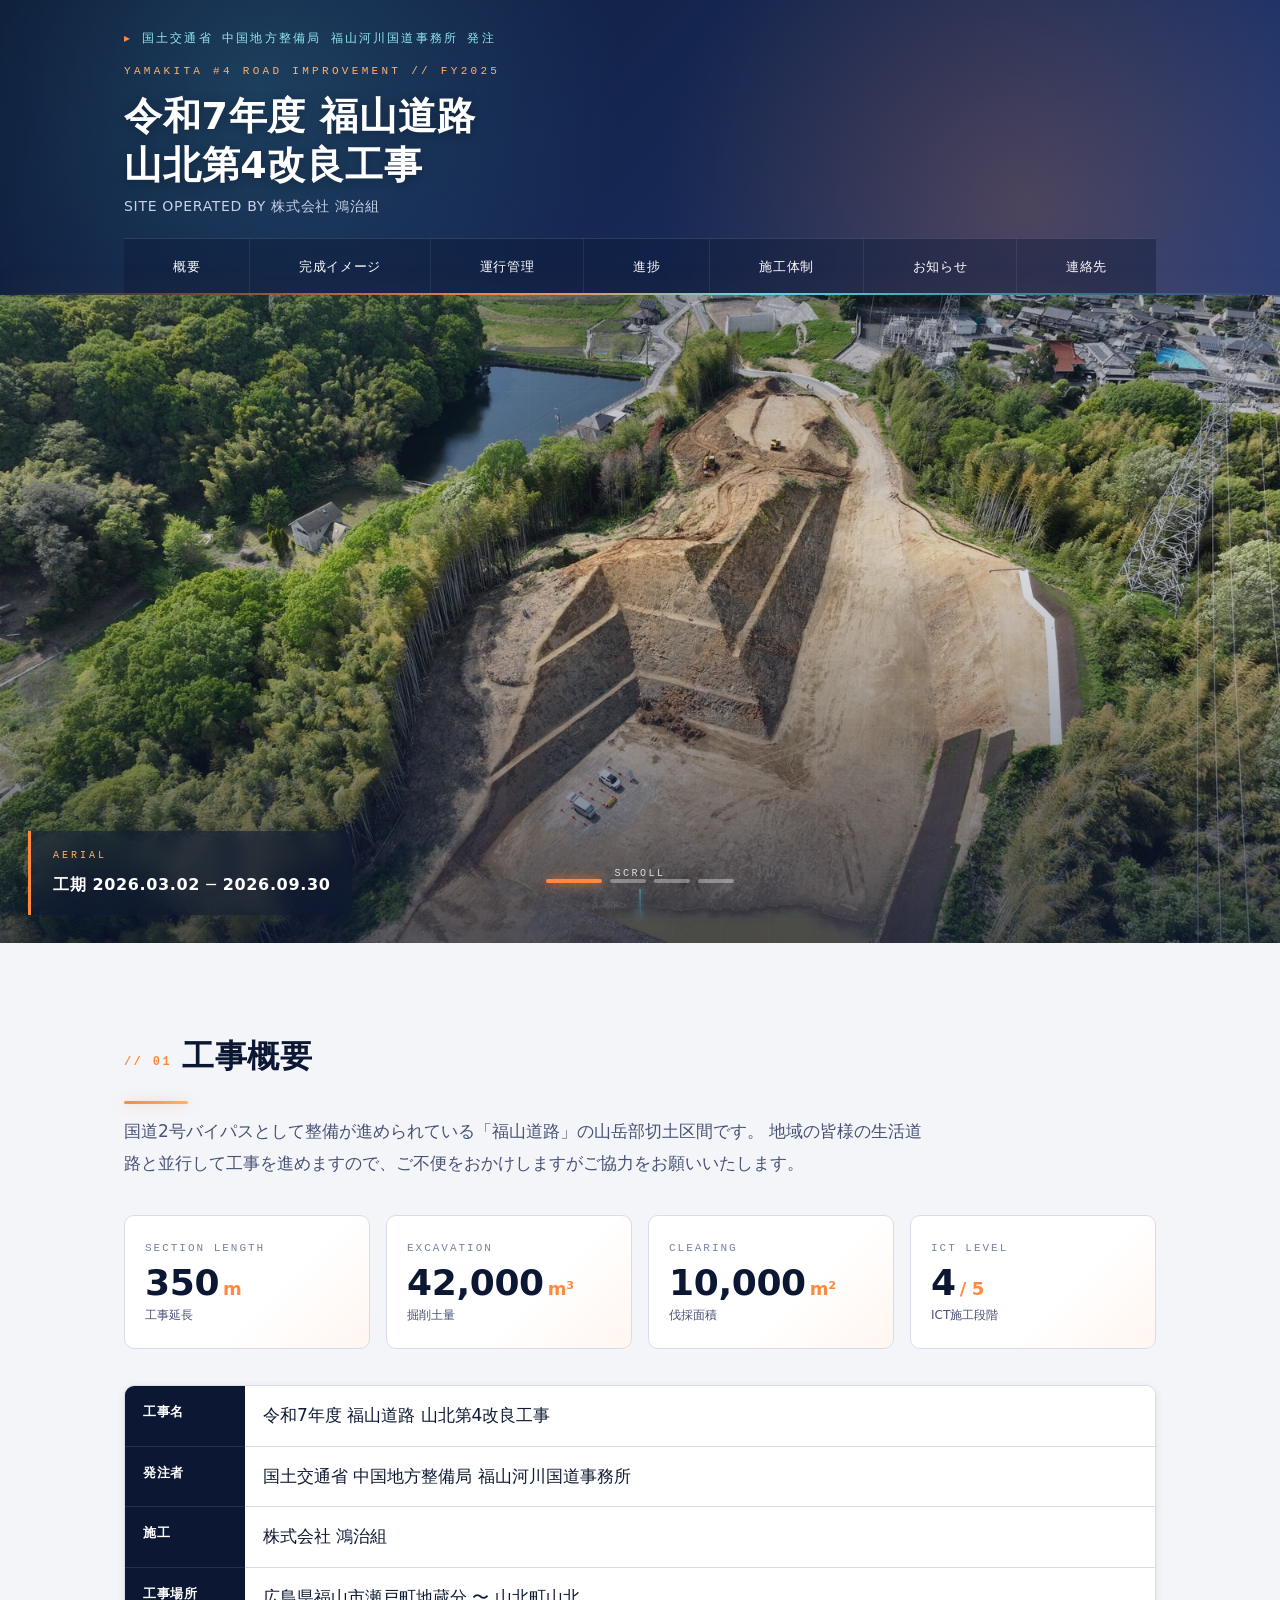
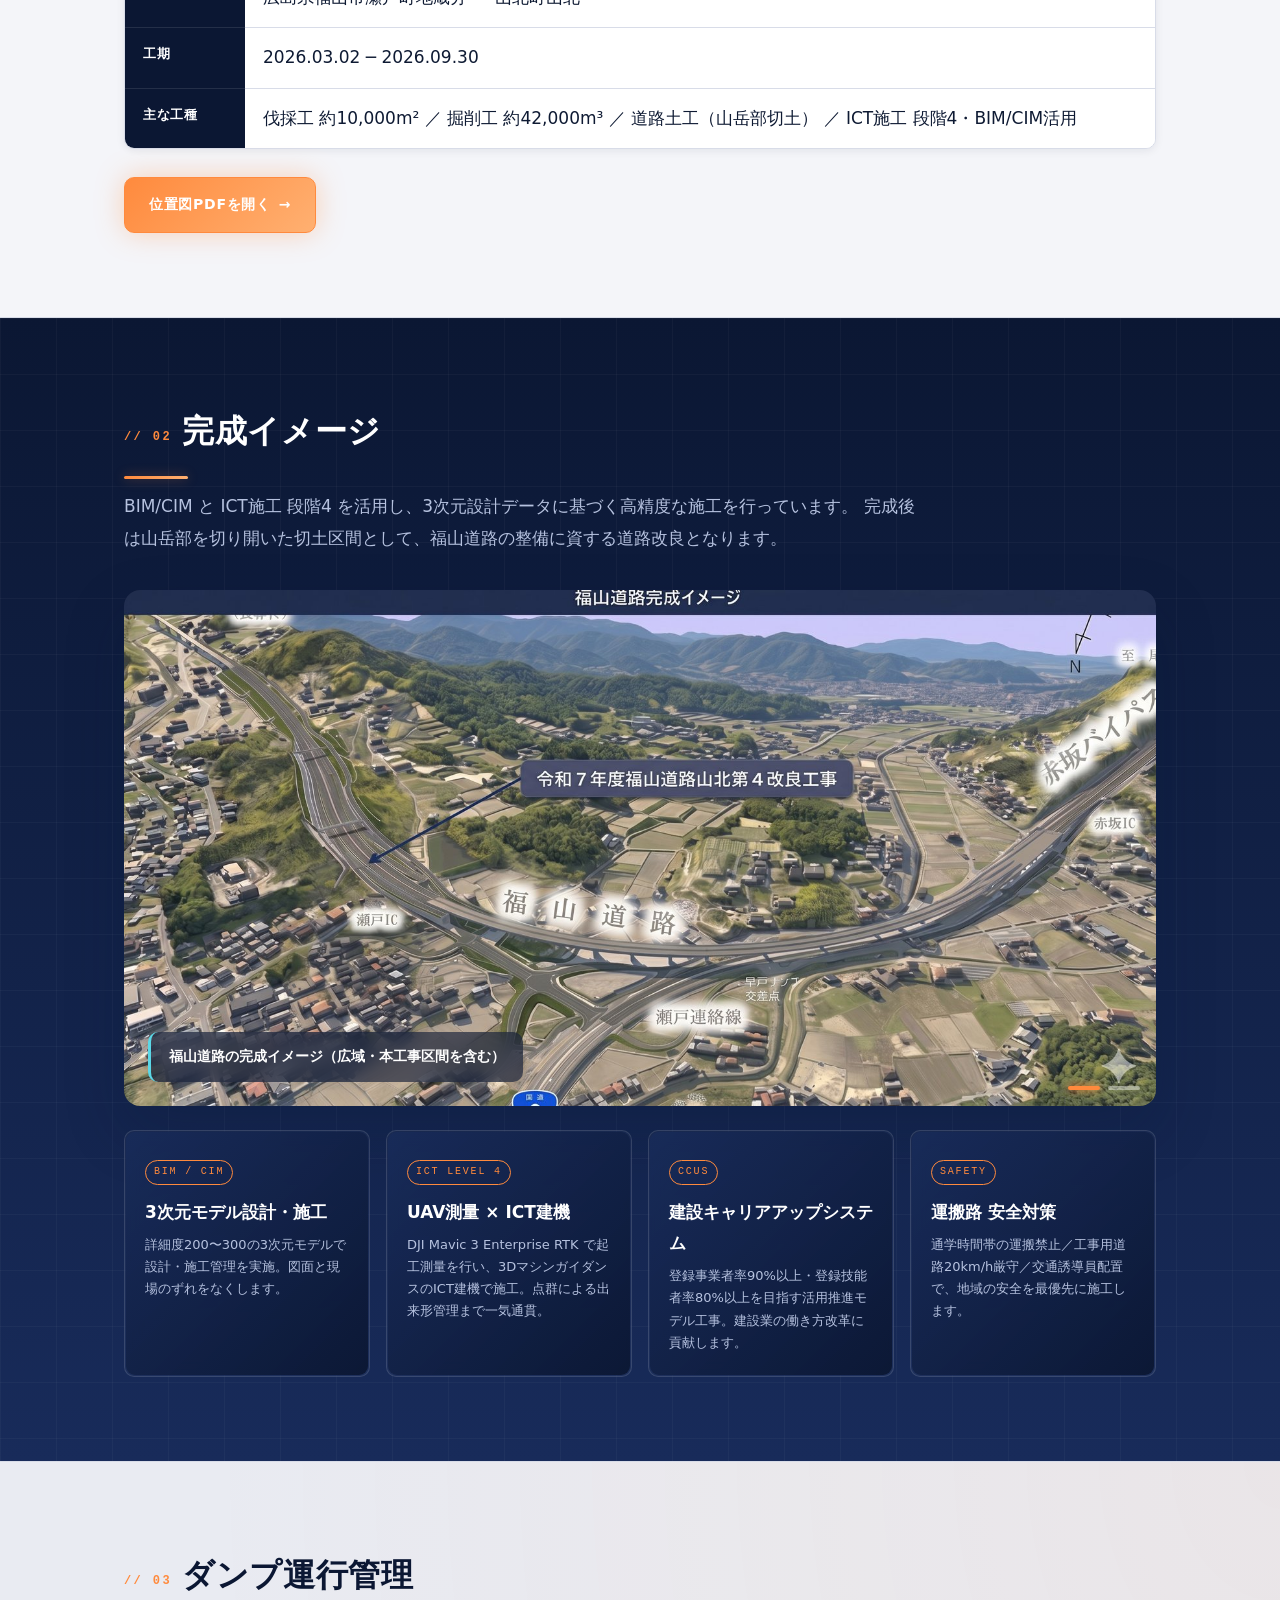
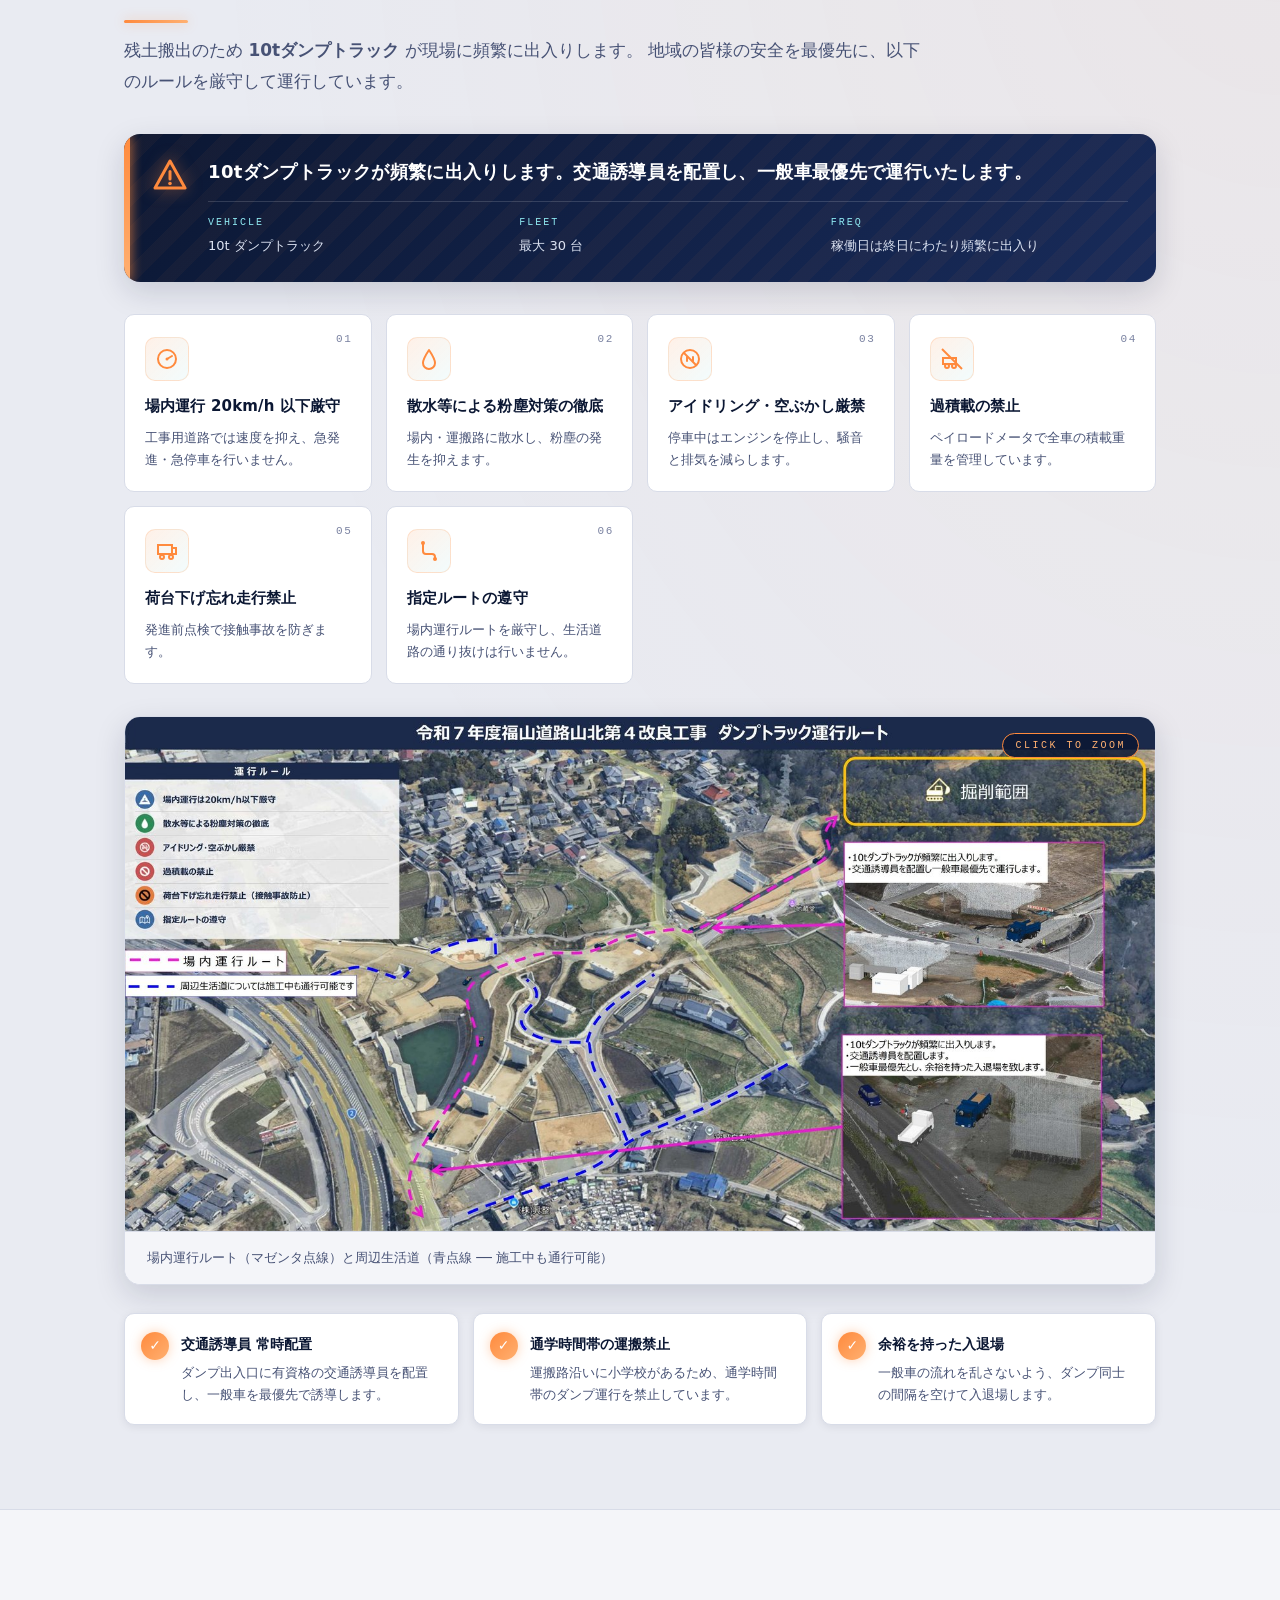
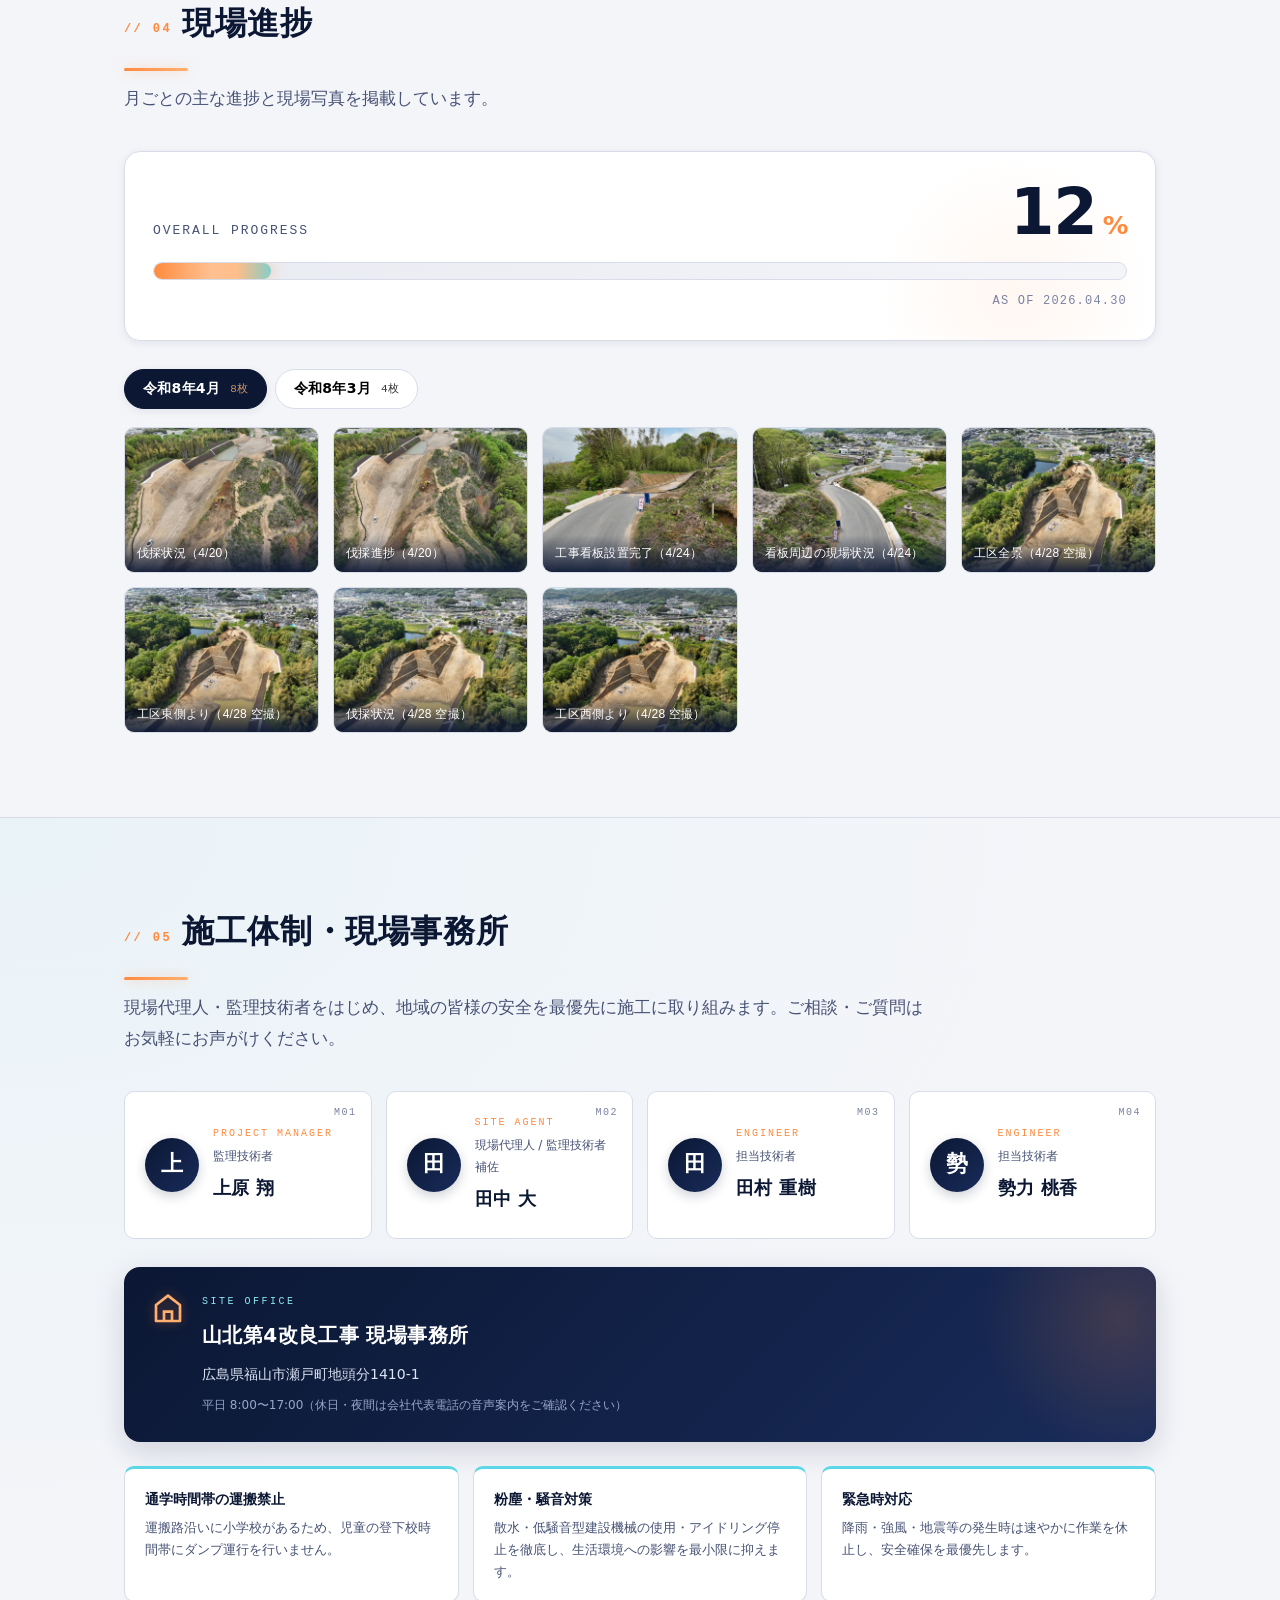
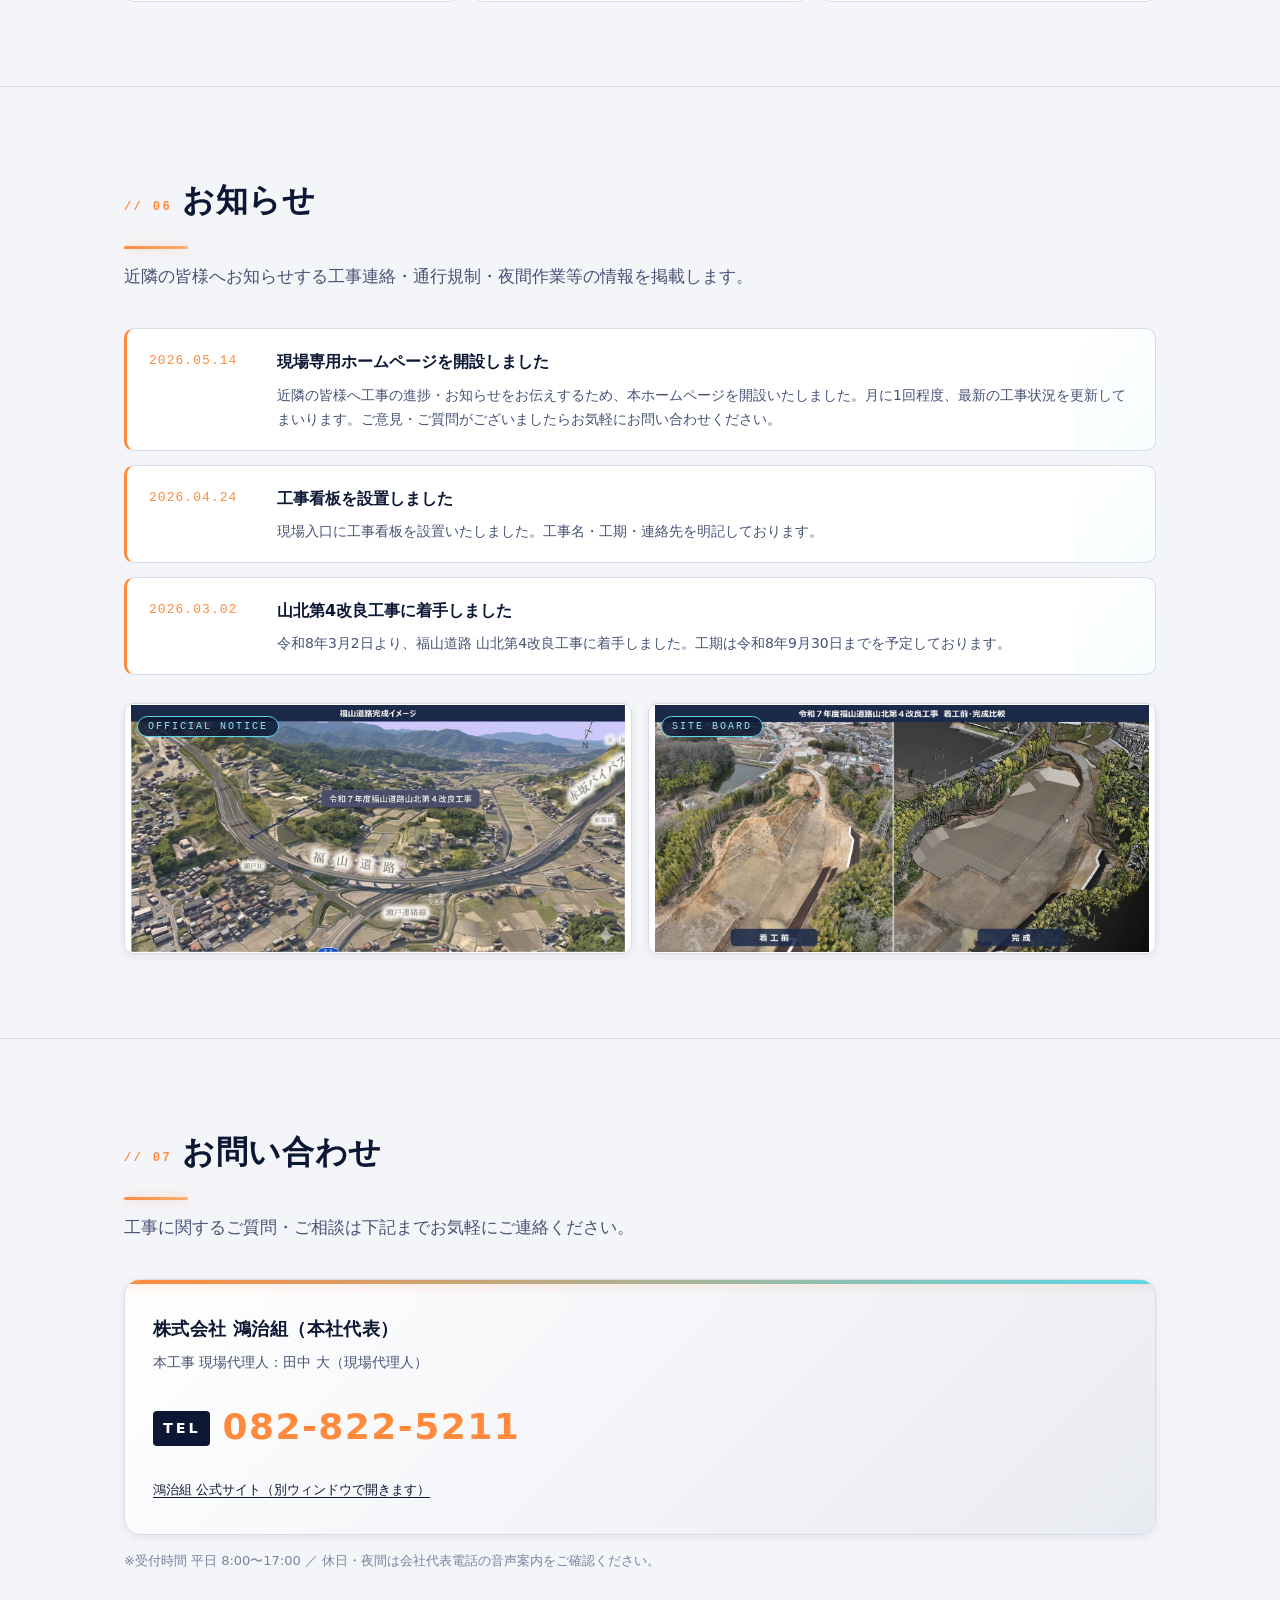
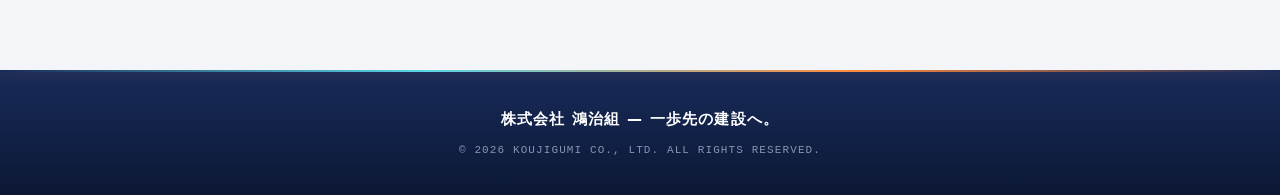
==== commit 4111c117: "feat: ヒーロー4枚スライド／月別アルバム／施工体制セクション追加 - ヒーローを4枚自動切替（着工前・伐採・看板・4月空撮）に拡張 - 進捗ギャラリーを月別タブ（令和8年3月 / 4月）に変更、" ====
--- a/index.html
+++ b/index.html
@@ -27,6 +27,7 @@
         <a href="#image">完成イメージ</a>
         <a href="#dump">運行管理</a>
         <a href="#progress">進捗</a>
+        <a href="#team">施工体制</a>
         <a href="#news">お知らせ</a>
         <a href="#contact">連絡先</a>
       </nav>
@@ -34,16 +35,14 @@
   </header>
 
   <section class="hero" id="hero" aria-label="現場ヒーロー画像">
-    <picture>
-      <img src="assets/img/hero/aerial.jpg"
-           alt="山北第4改良工事の現場空撮写真。工事延長350mの工区全景。"
-           loading="eager"
-           width="1600" height="900" />
-    </picture>
+    <div class="hero__stage" id="hero-stage">
+      <!-- main.js が data/hero.json から生成 -->
+    </div>
     <div class="hero__caption">
-      <p class="hero__label">CONSTRUCTION SITE</p>
+      <p class="hero__label" id="hero-label">CONSTRUCTION SITE</p>
       <p class="hero__period" id="hero-period">工期 ―― 取得中</p>
     </div>
+    <div class="hero__dots" id="hero-dots" aria-label="ヒーロー画像切替"></div>
     <div class="hero__scroll" aria-hidden="true">SCROLL</div>
   </section>
 
@@ -175,8 +174,34 @@
           <!-- main.js が data/progress.json を読んで生成 -->
         </div>
 
+        <div class="gallery-tabs reveal" data-delay="3" id="gallery-tabs" role="tablist">
+          <!-- main.js が data/photos.json から月別タブを生成 -->
+        </div>
         <div class="gallery reveal" data-delay="3" id="gallery" role="list">
-          <!-- main.js が data/photos.json を読んで生成 -->
+          <!-- main.js が data/photos.json から選択月のアルバムを描画 -->
+        </div>
+      </div>
+    </section>
+
+    <section class="section section--team" id="team">
+      <div class="container">
+        <h2 class="section__title reveal">
+          <span class="section__num">// 05</span>施工体制・現場事務所
+        </h2>
+        <p class="section__lead reveal" data-delay="1" id="team-message">
+          <!-- main.js が data/team.json から生成 -->
+        </p>
+
+        <div class="team-grid reveal" data-delay="2" id="team-grid">
+          <!-- main.js が data/team.json members[] から生成 -->
+        </div>
+
+        <div class="team-office reveal" data-delay="3" id="team-office">
+          <!-- main.js が data/team.json office から生成 -->
+        </div>
+
+        <div class="team-commitments reveal" data-delay="3" id="team-commitments">
+          <!-- main.js が data/team.json commitments[] から生成 -->
         </div>
       </div>
     </section>
@@ -184,7 +209,7 @@
     <section class="section section--news" id="news">
       <div class="container">
         <h2 class="section__title reveal">
-          <span class="section__num">// 05</span>お知らせ
+          <span class="section__num">// 06</span>お知らせ
         </h2>
         <p class="section__lead reveal" data-delay="1">
           近隣の皆様へお知らせする工事連絡・通行規制・夜間作業等の情報を掲載します。
@@ -203,7 +228,7 @@
     <section class="section section--contact" id="contact">
       <div class="container">
         <h2 class="section__title reveal">
-          <span class="section__num">// 06</span>お問い合わせ
+          <span class="section__num">// 07</span>お問い合わせ
         </h2>
         <p class="section__lead reveal" data-delay="1">
           工事に関するご質問・ご相談は下記までお気軽にご連絡ください。
--- a/assets/css/style.css
+++ b/assets/css/style.css
@@ -210,16 +210,65 @@
   isolation: isolate;
 }
 
-.hero picture, .hero img {
+.hero__stage {
+  position: relative;
   width: 100%;
+  max-height: 72vh;
+  aspect-ratio: 16 / 9;
+  overflow: hidden;
+}
+
+.hero__slide {
+  position: absolute;
+  inset: 0;
+  opacity: 0;
+  transition: opacity 1.2s var(--ease);
+  pointer-events: none;
+}
+
+.hero__slide.is-active {
+  opacity: 1;
+  pointer-events: auto;
+}
+
+.hero__slide img {
+  width: 100%;
+  height: 100%;
+  object-fit: cover;
+  animation: kenburns 18s ease-in-out infinite alternate;
+  opacity: 0.92;
   display: block;
 }
 
-.hero img {
-  max-height: 72vh;
-  object-fit: cover;
-  animation: kenburns 20s ease-in-out infinite alternate;
-  opacity: 0.92;
+.hero__dots {
+  position: absolute;
+  left: 50%;
+  bottom: 60px;
+  transform: translateX(-50%);
+  z-index: 3;
+  display: flex;
+  gap: 8px;
+}
+
+.hero__dot {
+  width: 36px;
+  height: 4px;
+  border: none;
+  background: rgba(255, 255, 255, 0.35);
+  border-radius: 2px;
+  cursor: pointer;
+  padding: 0;
+  transition: all 0.3s var(--ease);
+}
+
+.hero__dot.is-active {
+  background: var(--orange);
+  box-shadow: 0 0 12px var(--orange);
+  width: 56px;
+}
+
+.hero__dot:hover {
+  background: var(--cyan-soft);
 }
 
 @keyframes kenburns {
@@ -1059,6 +1108,54 @@
   text-align: right;
 }
 
+.gallery-tabs {
+  display: flex;
+  flex-wrap: wrap;
+  gap: 8px;
+  margin: 0 0 18px;
+}
+
+.gallery-tab {
+  display: flex;
+  align-items: center;
+  gap: 10px;
+  padding: 10px 18px;
+  background: var(--surface);
+  border: 1px solid var(--line);
+  border-radius: 999px;
+  cursor: pointer;
+  transition: all 0.25s var(--ease);
+  font-family: inherit;
+}
+
+.gallery-tab:hover {
+  border-color: var(--orange);
+  color: var(--orange);
+}
+
+.gallery-tab.is-active {
+  background: var(--navy);
+  border-color: var(--navy);
+  color: #fff;
+  box-shadow: var(--shadow-sm);
+}
+
+.gallery-tab__label {
+  font-size: 14px;
+  font-weight: 700;
+  letter-spacing: 0.02em;
+}
+
+.gallery-tab__count {
+  font-family: "Consolas", "Menlo", monospace;
+  font-size: 11px;
+  opacity: 0.8;
+}
+
+.gallery-tab.is-active .gallery-tab__count {
+  color: var(--orange-soft);
+}
+
 .gallery {
   display: grid;
   grid-template-columns: repeat(auto-fill, minmax(180px, 1fr));
@@ -1217,6 +1314,201 @@
   letter-spacing: 0.2em;
   font-family: "Consolas", "Menlo", monospace;
   border: 1px solid var(--cyan);
+}
+
+/* ============================================================
+   Team / Office
+   ============================================================ */
+.section--team {
+  background:
+    radial-gradient(ellipse at top left, rgba(91, 215, 230, 0.07), transparent 60%),
+    var(--bg);
+}
+
+.team-grid {
+  display: grid;
+  grid-template-columns: repeat(auto-fit, minmax(220px, 1fr));
+  gap: 14px;
+  margin: 0 0 28px;
+}
+
+.team-card {
+  position: relative;
+  background: var(--surface);
+  border: 1px solid var(--line);
+  border-radius: var(--radius);
+  padding: 22px 20px;
+  display: flex;
+  align-items: center;
+  gap: 14px;
+  transition: all 0.3s var(--ease);
+  overflow: hidden;
+  isolation: isolate;
+}
+
+.team-card::before {
+  content: "";
+  position: absolute;
+  left: 0; top: 0; bottom: 0;
+  width: 3px;
+  background: linear-gradient(180deg, var(--orange), var(--cyan));
+  transform: scaleY(0);
+  transform-origin: top;
+  transition: transform 0.4s var(--ease);
+}
+
+.team-card:hover {
+  transform: translateY(-3px);
+  box-shadow: var(--shadow-md);
+  border-color: var(--orange-soft);
+}
+
+.team-card:hover::before { transform: scaleY(1); }
+
+.team-card__no {
+  position: absolute;
+  top: 12px; right: 14px;
+  font-family: "Consolas", "Menlo", monospace;
+  font-size: 10px;
+  letter-spacing: 0.15em;
+  color: var(--text-dim);
+}
+
+.team-card__avatar {
+  flex-shrink: 0;
+  width: 54px; height: 54px;
+  border-radius: 50%;
+  background: linear-gradient(135deg, var(--navy) 0%, var(--navy-mid) 100%);
+  color: #fff;
+  display: flex;
+  align-items: center;
+  justify-content: center;
+  font-size: 22px;
+  font-weight: 800;
+  letter-spacing: 0;
+  box-shadow: 0 4px 12px rgba(11, 23, 51, 0.2);
+}
+
+.team-card__body {
+  flex: 1;
+  min-width: 0;
+}
+
+.team-card__tag {
+  margin: 0;
+  font-family: "Consolas", "Menlo", monospace;
+  font-size: 10px;
+  letter-spacing: 0.2em;
+  color: var(--orange);
+}
+
+.team-card__role {
+  margin: 2px 0 0;
+  font-size: 12px;
+  color: var(--text-soft);
+}
+
+.team-card__name {
+  margin: 4px 0 0;
+  font-size: 18px;
+  font-weight: 800;
+  color: var(--navy);
+  letter-spacing: 0.02em;
+}
+
+.team-office { margin: 0 0 24px; }
+
+.office-card {
+  background: linear-gradient(135deg, var(--navy) 0%, var(--navy-mid) 100%);
+  color: #fff;
+  border-radius: var(--radius-lg);
+  padding: 26px 28px;
+  display: flex;
+  align-items: flex-start;
+  gap: 18px;
+  position: relative;
+  overflow: hidden;
+  isolation: isolate;
+  box-shadow: var(--shadow-md);
+}
+
+.office-card::before {
+  content: "";
+  position: absolute;
+  top: -50%; right: -10%;
+  width: 280px; height: 280px;
+  background: radial-gradient(circle, rgba(255, 138, 61, 0.18), transparent 70%);
+  z-index: -1;
+}
+
+.office-card__icon {
+  flex-shrink: 0;
+  color: var(--orange-soft);
+  filter: drop-shadow(0 0 6px rgba(255, 138, 61, 0.4));
+}
+
+.office-card__body { flex: 1; }
+
+.office-card__tag {
+  margin: 0;
+  font-family: "Consolas", "Menlo", monospace;
+  font-size: 10px;
+  letter-spacing: 0.25em;
+  color: var(--cyan-soft);
+}
+
+.office-card__name {
+  margin: 6px 0 8px;
+  font-size: clamp(17px, 2.5vw, 20px);
+  font-weight: 800;
+  letter-spacing: 0.02em;
+}
+
+.office-card__address {
+  margin: 0 0 6px;
+  font-size: 14px;
+  color: #DCE3F2;
+}
+
+.office-card__hours {
+  margin: 0;
+  font-size: 12px;
+  color: #98A6CC;
+}
+
+.team-commitments {
+  display: grid;
+  grid-template-columns: repeat(auto-fit, minmax(240px, 1fr));
+  gap: 14px;
+}
+
+.commitment {
+  background: var(--surface);
+  border: 1px solid var(--line);
+  border-top: 3px solid var(--cyan);
+  border-radius: var(--radius);
+  padding: 18px 20px;
+  transition: all 0.3s var(--ease);
+}
+
+.commitment:hover {
+  transform: translateY(-2px);
+  box-shadow: var(--shadow-sm);
+  border-top-color: var(--orange);
+}
+
+.commitment__title {
+  margin: 0 0 4px;
+  font-size: 14px;
+  font-weight: 800;
+  color: var(--navy);
+}
+
+.commitment__body {
+  margin: 0;
+  font-size: 13px;
+  color: var(--text-soft);
+  line-height: 1.7;
 }
 
 /* ============================================================
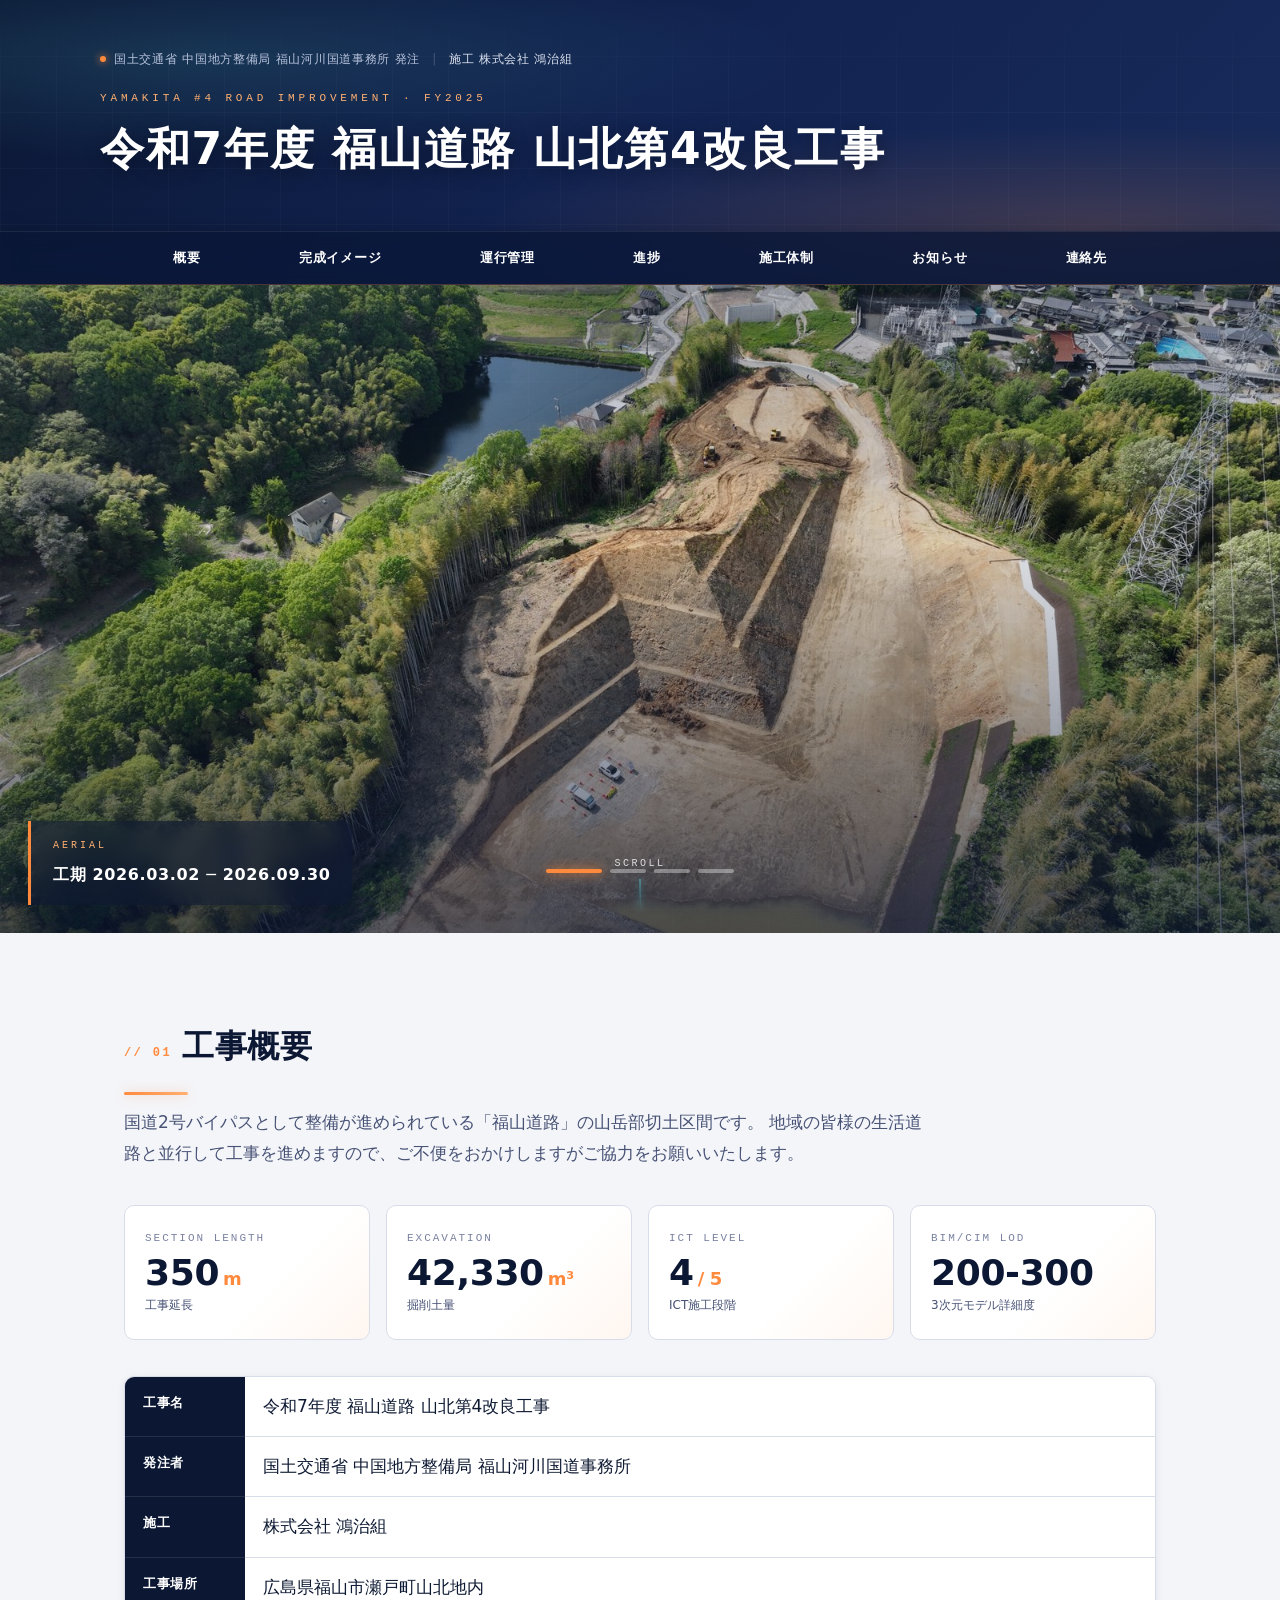
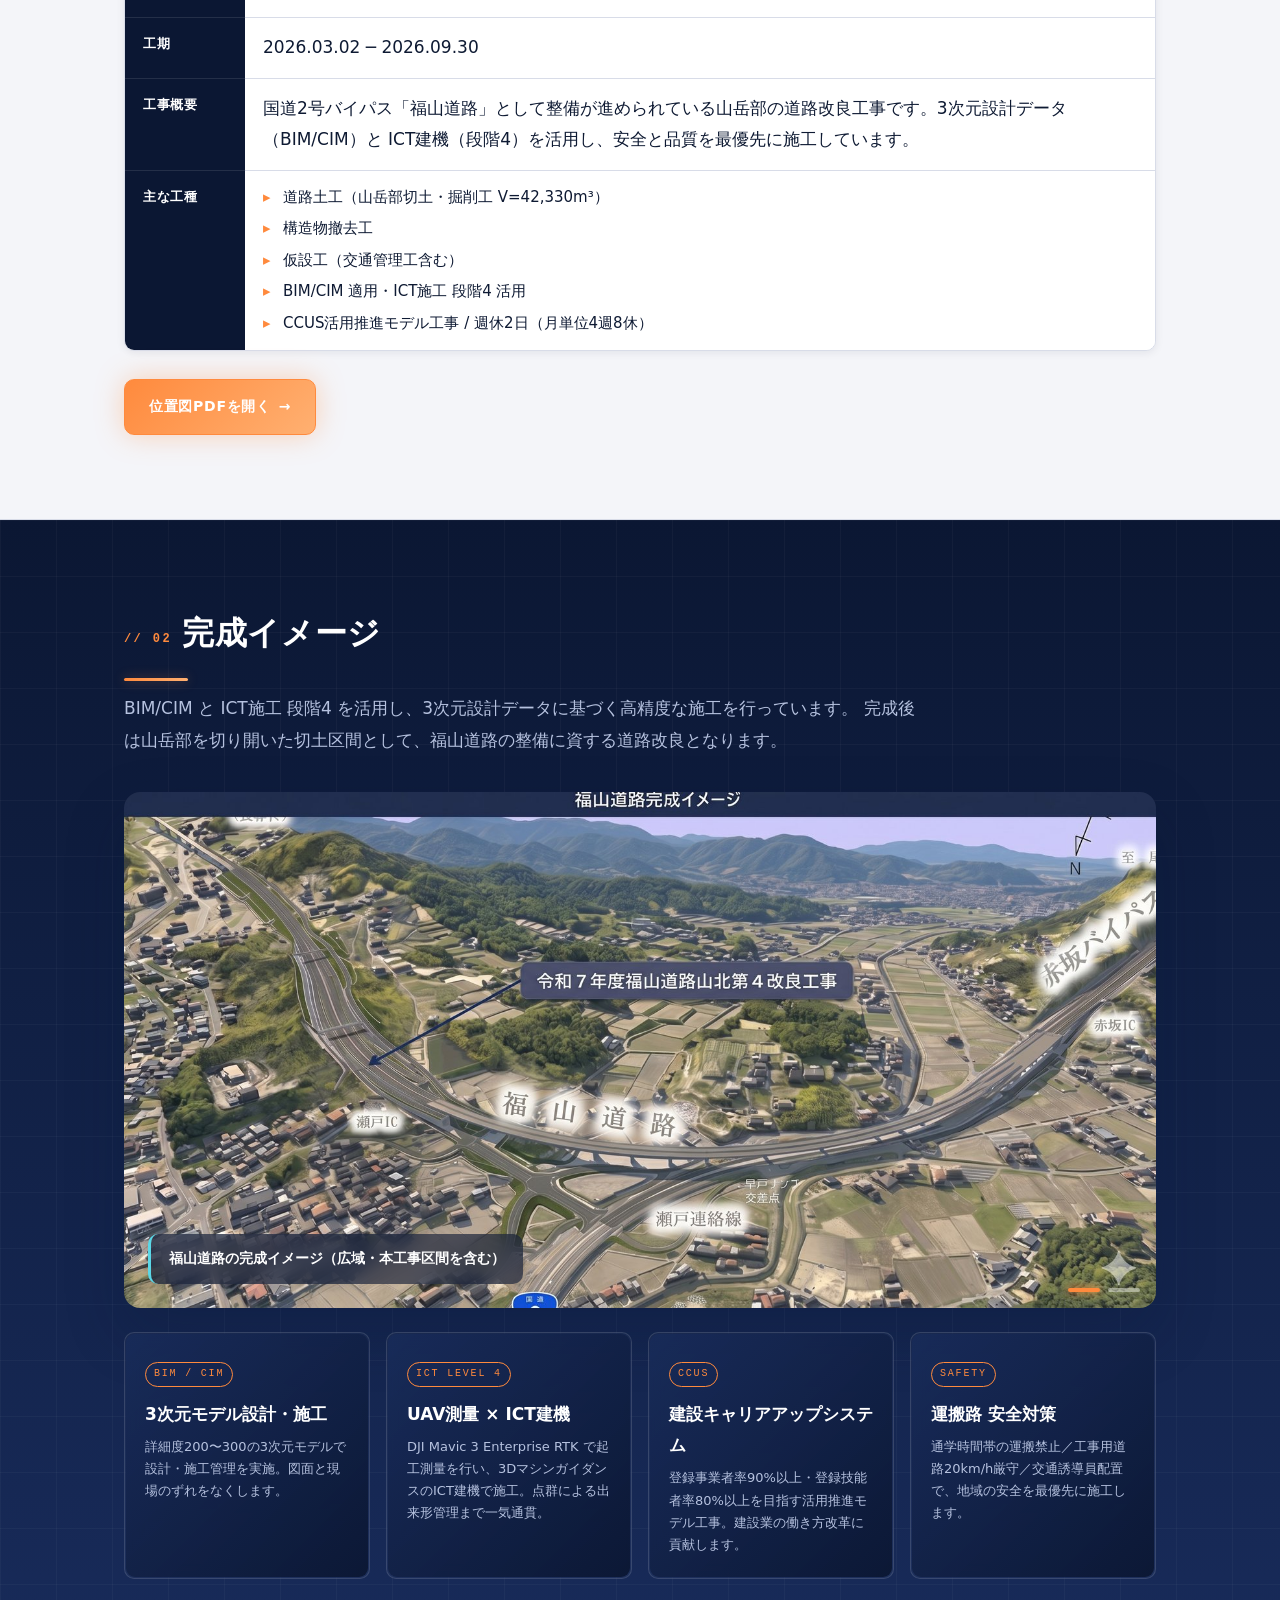
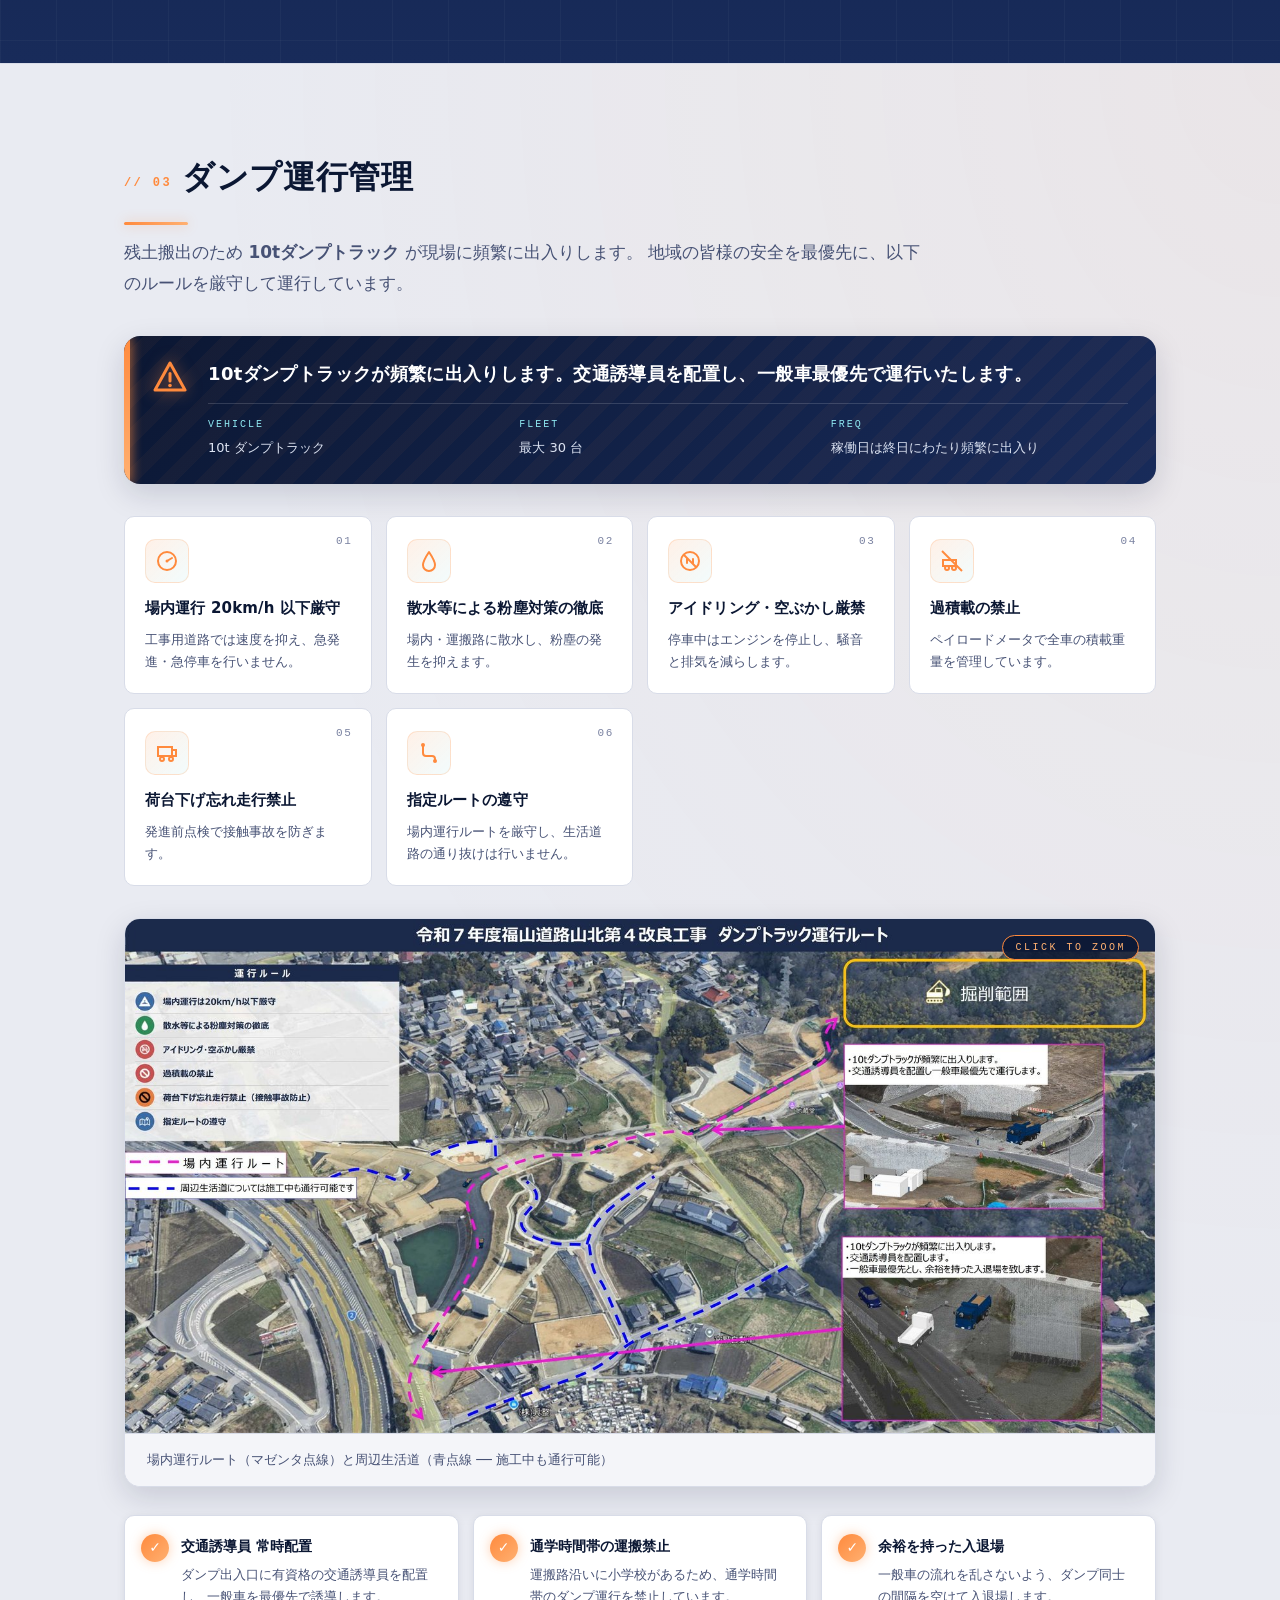
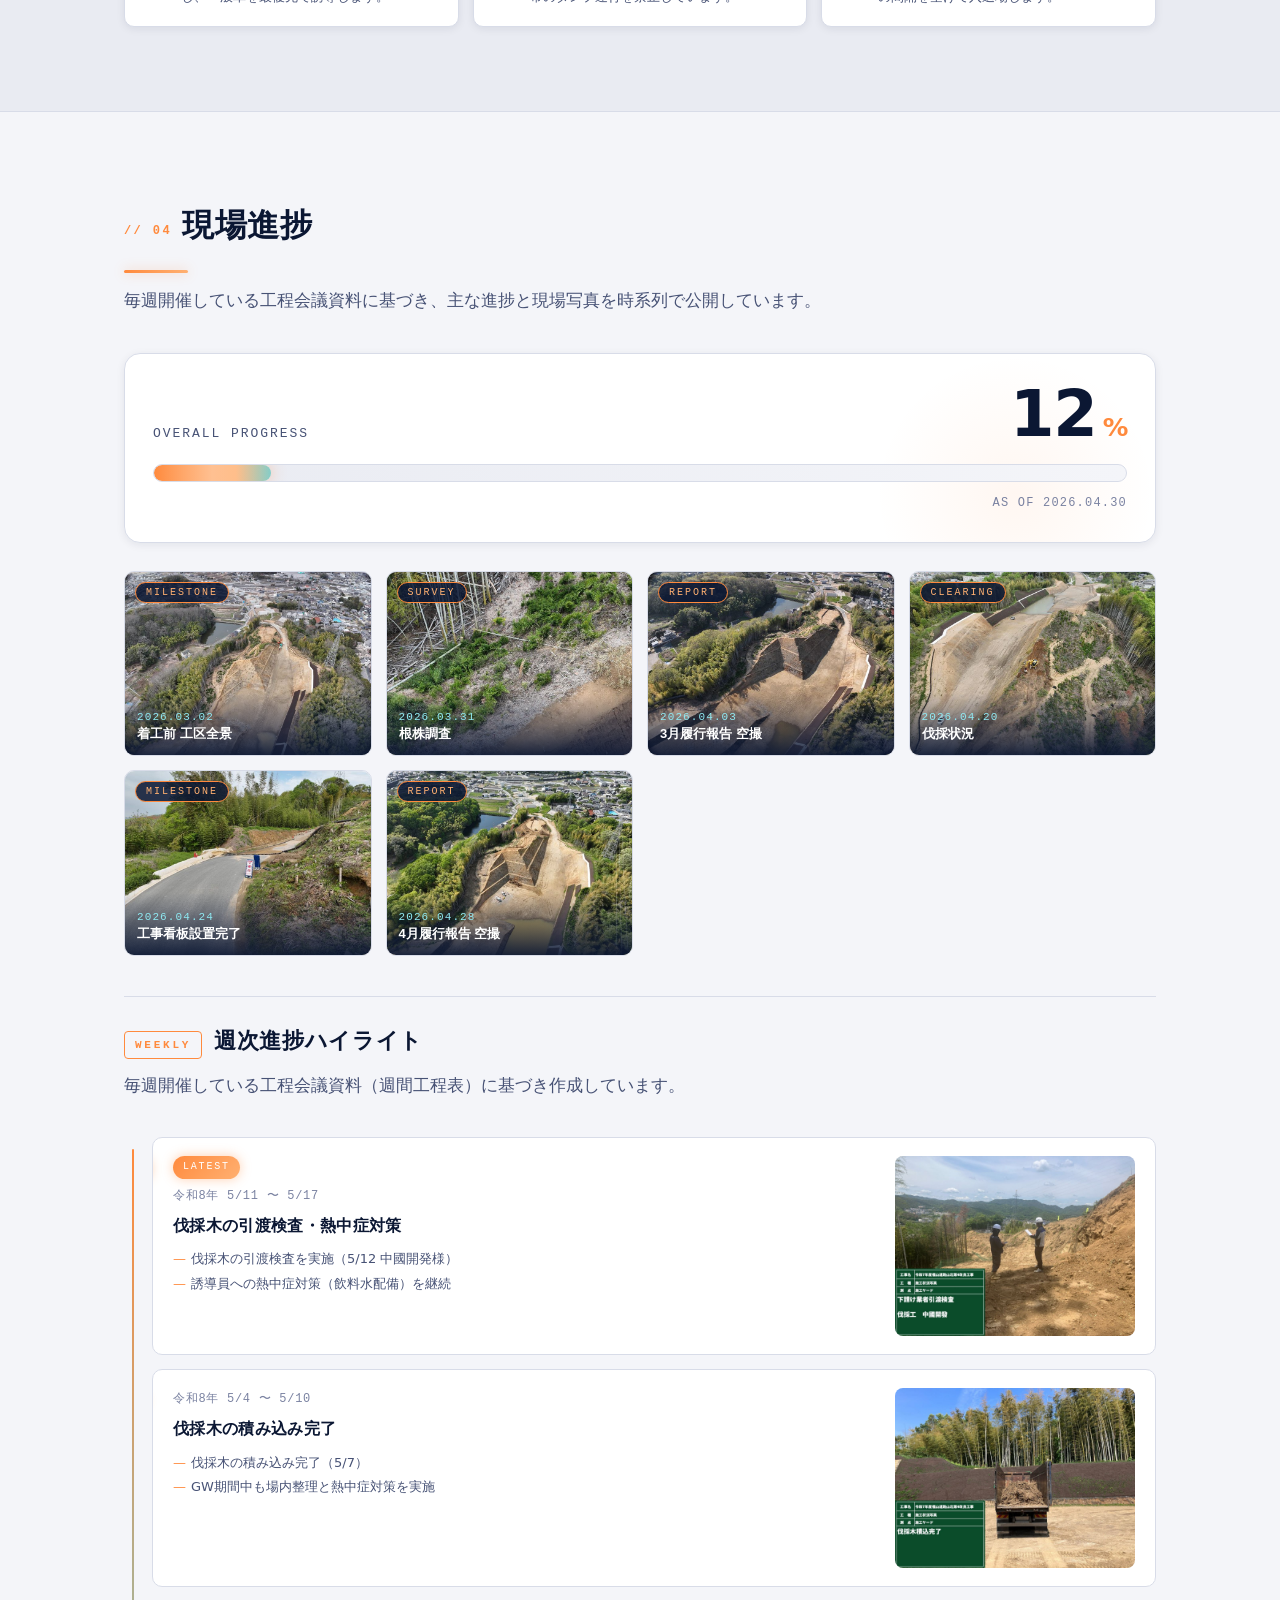
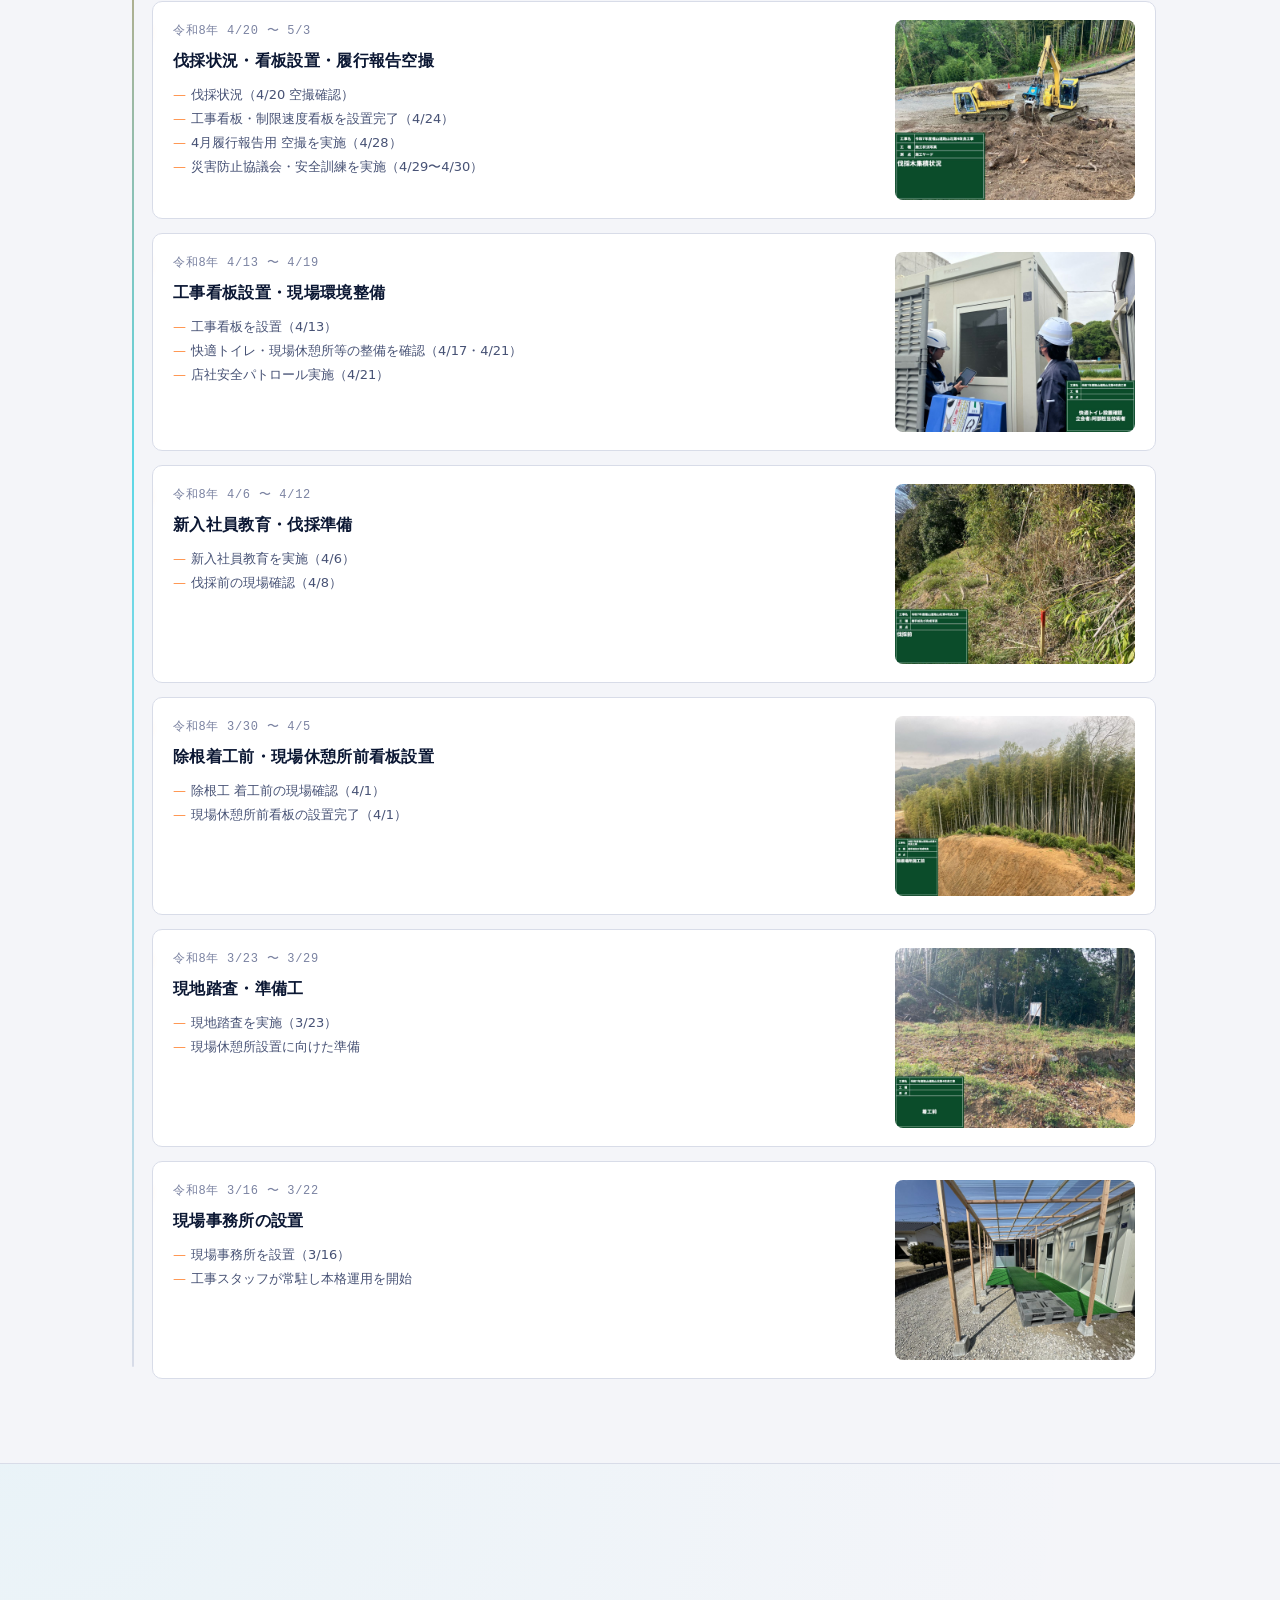
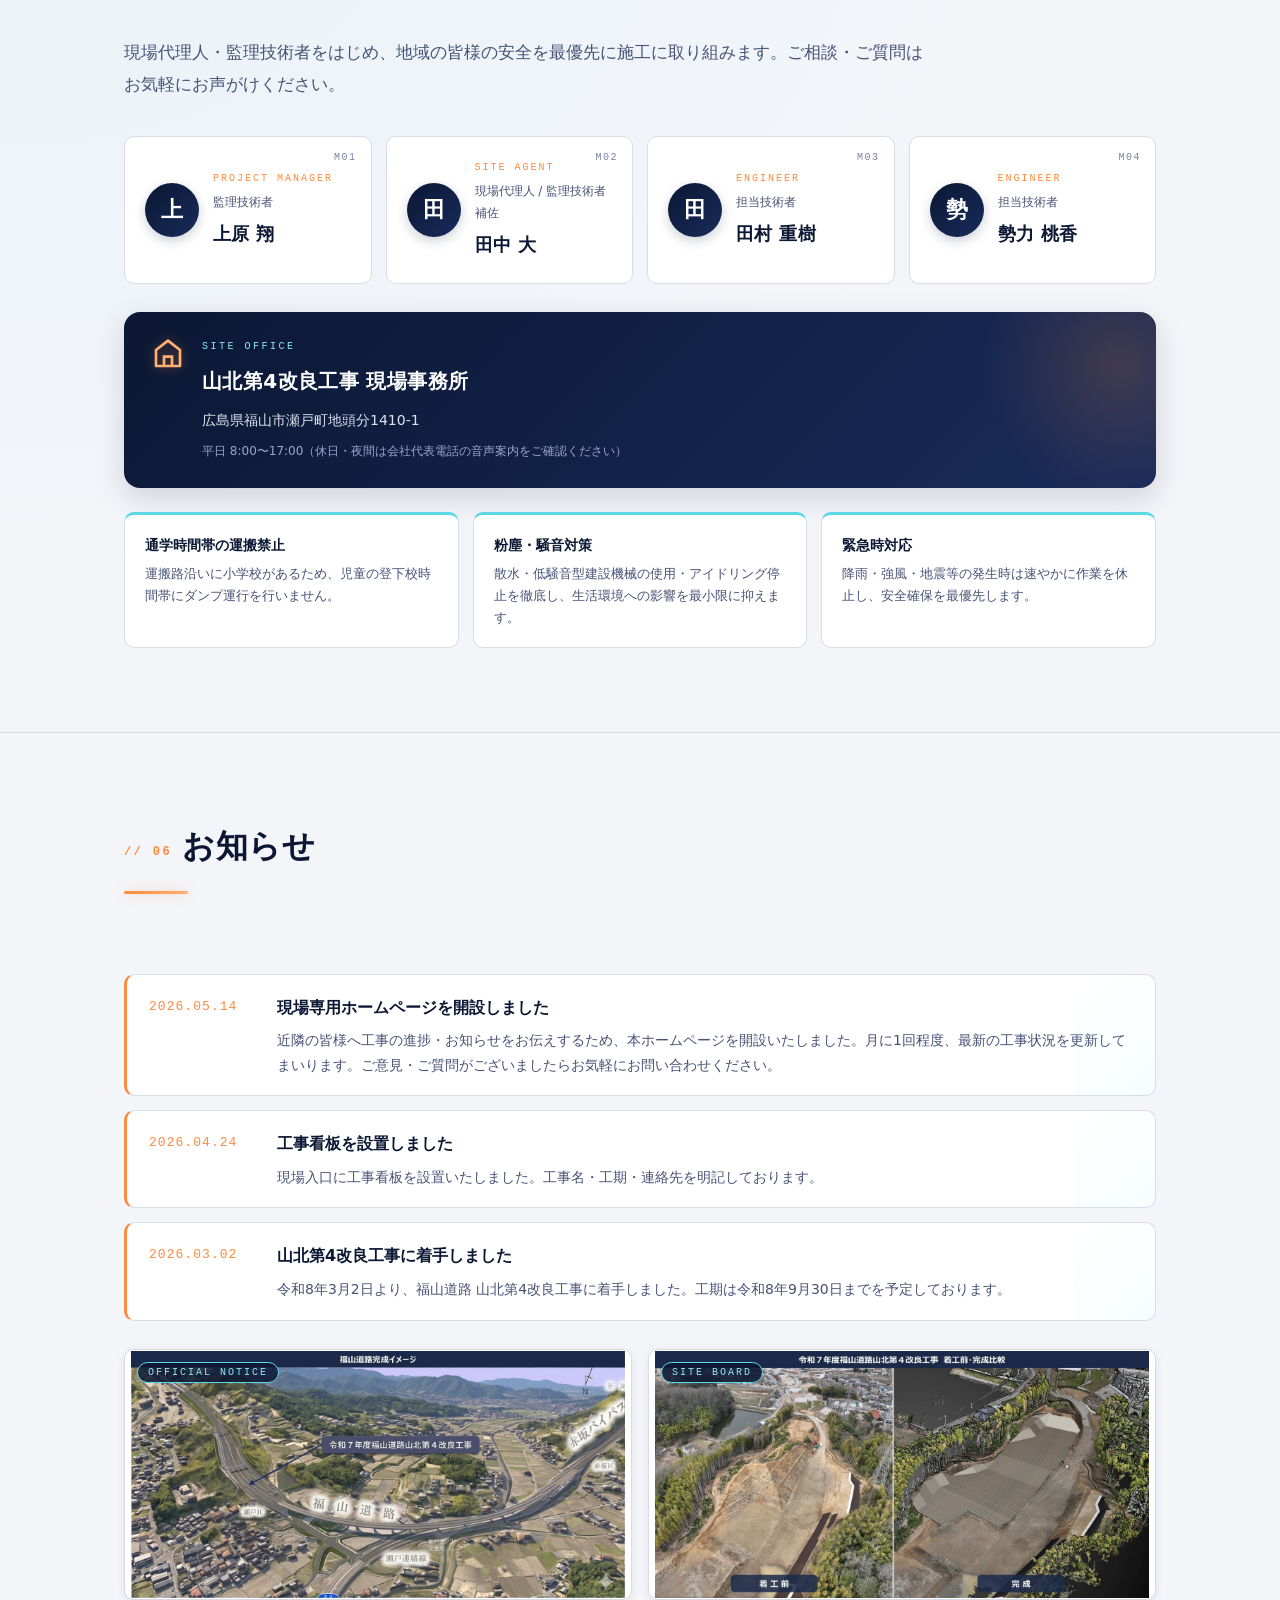
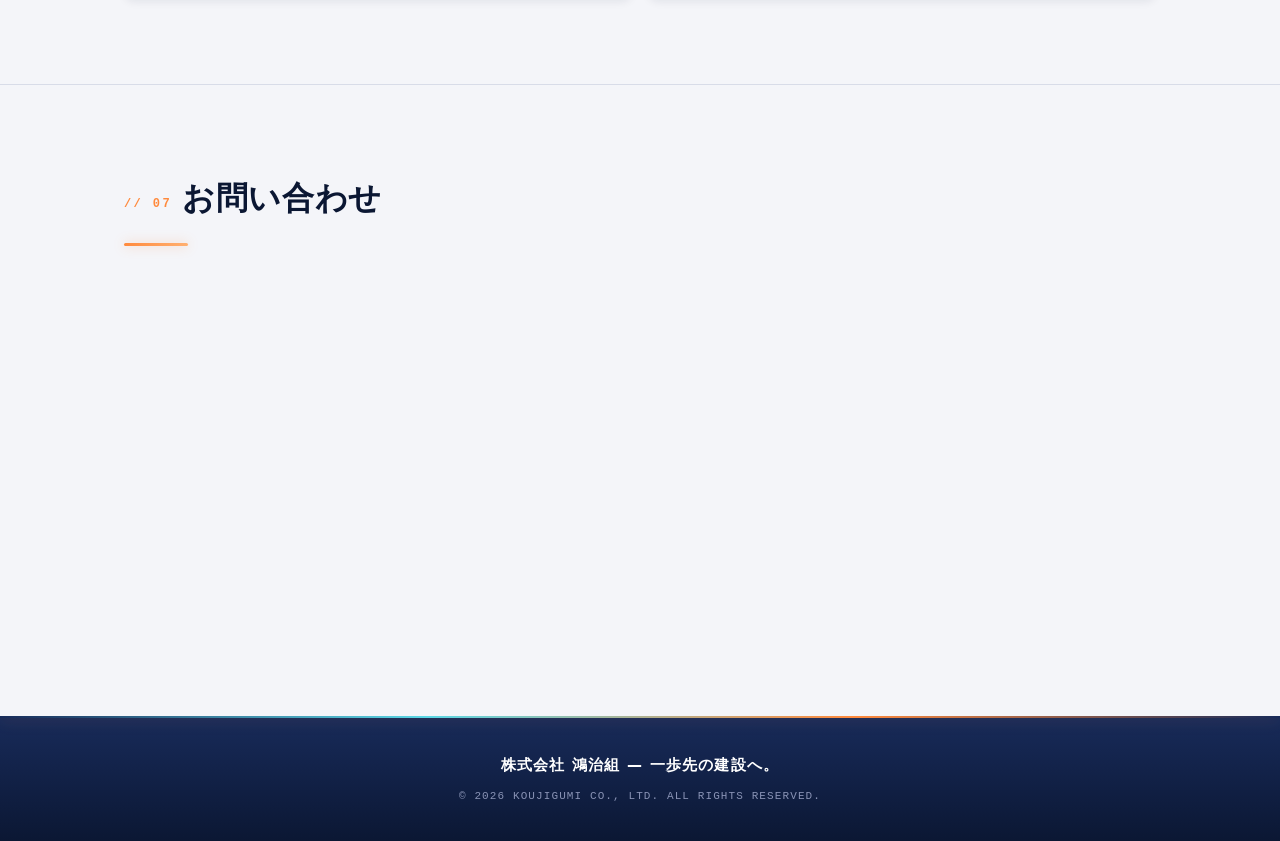
==== commit 7043c272: "refactor: ヘッダー1行化／工事概要を施工計画書ベースに／週次工程会議連動 - ヘッダー：工事名を1行表記、サブヘッダ＋ナビ分離、stickyナビ - 工事概要：第2回施工計画書に準拠（掘削4" ====
--- a/index.html
+++ b/index.html
@@ -18,11 +18,16 @@
 
   <header class="site-header">
     <div class="container site-header__inner">
-      <p class="site-header__sub">国土交通省 中国地方整備局 福山河川国道事務所 発注</p>
-      <p class="site-header__title-en">YAMAKITA #4 ROAD IMPROVEMENT // FY2025</p>
-      <h1 class="site-header__title">令和7年度 福山道路<br>山北第4改良工事</h1>
-      <p class="site-header__contractor">SITE OPERATED BY 株式会社 鴻治組</p>
-      <nav class="site-nav" aria-label="ページ内ナビゲーション">
+      <div class="site-header__top">
+        <span class="site-header__client">国土交通省 中国地方整備局 福山河川国道事務所 発注</span>
+        <span class="site-header__divider" aria-hidden="true">|</span>
+        <span class="site-header__contractor">施工 株式会社 鴻治組</span>
+      </div>
+      <p class="site-header__eyebrow">YAMAKITA #4 ROAD IMPROVEMENT &middot; FY2025</p>
+      <h1 class="site-header__title">令和7年度 福山道路 山北第4改良工事</h1>
+    </div>
+    <nav class="site-nav" aria-label="ページ内ナビゲーション">
+      <div class="container site-nav__inner">
         <a href="#about">概要</a>
         <a href="#image">完成イメージ</a>
         <a href="#dump">運行管理</a>
@@ -30,8 +35,8 @@
         <a href="#team">施工体制</a>
         <a href="#news">お知らせ</a>
         <a href="#contact">連絡先</a>
-      </nav>
-    </div>
+      </div>
+    </nav>
   </header>
 
   <section class="hero" id="hero" aria-label="現場ヒーロー画像">
@@ -58,27 +63,8 @@
           地域の皆様の生活道路と並行して工事を進めますので、ご不便をおかけしますがご協力をお願いいたします。
         </p>
 
-        <div class="about-stats reveal" data-delay="2">
-          <div class="stat-card">
-            <p class="stat-card__label">SECTION LENGTH</p>
-            <p class="stat-card__value" data-count="350" data-suffix="">0<span class="stat-card__unit">m</span></p>
-            <p class="stat-card__note">工事延長</p>
-          </div>
-          <div class="stat-card">
-            <p class="stat-card__label">EXCAVATION</p>
-            <p class="stat-card__value" data-count="42000" data-format="0,0">0<span class="stat-card__unit">m³</span></p>
-            <p class="stat-card__note">掘削土量</p>
-          </div>
-          <div class="stat-card">
-            <p class="stat-card__label">CLEARING</p>
-            <p class="stat-card__value" data-count="10000" data-format="0,0">0<span class="stat-card__unit">m²</span></p>
-            <p class="stat-card__note">伐採面積</p>
-          </div>
-          <div class="stat-card">
-            <p class="stat-card__label">ICT LEVEL</p>
-            <p class="stat-card__value" data-count="4" data-suffix="">0<span class="stat-card__unit">/ 5</span></p>
-            <p class="stat-card__note">ICT施工段階</p>
-          </div>
+        <div class="about-stats reveal" data-delay="2" id="about-stats">
+          <!-- main.js が data/project.json highlights[] から生成 -->
         </div>
 
         <dl class="about-list reveal" data-delay="3" id="about-list">
@@ -168,17 +154,27 @@
         <h2 class="section__title reveal">
           <span class="section__num">// 04</span>現場進捗
         </h2>
-        <p class="section__lead reveal" data-delay="1">月ごとの主な進捗と現場写真を掲載しています。</p>
+        <p class="section__lead reveal" data-delay="1">
+          毎週開催している工程会議資料に基づき、主な進捗と現場写真を時系列で公開しています。
+        </p>
 
         <div class="progress-card reveal" data-delay="2" id="progress-card">
-          <!-- main.js が data/progress.json を読んで生成 -->
-        </div>
-
-        <div class="gallery-tabs reveal" data-delay="3" id="gallery-tabs" role="tablist">
-          <!-- main.js が data/photos.json から月別タブを生成 -->
-        </div>
-        <div class="gallery reveal" data-delay="3" id="gallery" role="list">
-          <!-- main.js が data/photos.json から選択月のアルバムを描画 -->
+          <!-- main.js が data/progress.json から生成 -->
+        </div>
+
+        <div class="milestone-strip reveal" data-delay="2" id="milestone-strip" aria-label="マイルストーン写真">
+          <!-- main.js が data/photos.json から日付別代表写真を生成 -->
+        </div>
+
+        <h3 class="subsection-title reveal" data-delay="3">
+          <span class="subsection-title__num">WEEKLY</span>週次進捗ハイライト
+        </h3>
+        <p class="section__lead reveal" data-delay="3" id="weekly-source">
+          <!-- main.js が data/weekly.json source から生成 -->
+        </p>
+
+        <div class="weekly-list reveal" data-delay="3" id="weekly-list">
+          <!-- main.js が data/weekly.json weeks[] から生成 -->
         </div>
       </div>
     </section>
--- a/assets/css/style.css
+++ b/assets/css/style.css
@@ -81,104 +81,127 @@
 }
 
 /* ============================================================
-   Header
+   Header (refined / single-line title)
    ============================================================ */
 .site-header {
   position: relative;
-  background: linear-gradient(135deg, var(--navy) 0%, var(--navy-mid) 65%, var(--navy-light) 100%);
+  background:
+    linear-gradient(135deg, var(--navy) 0%, #122351 50%, var(--navy-mid) 100%);
   color: #fff;
-  padding: 28px 0 0;
   overflow: hidden;
   isolation: isolate;
 }
 
+.site-header__inner {
+  padding: 48px 0 56px;
+  position: relative;
+}
+
 .site-header::before {
+  content: "";
+  position: absolute;
+  inset: 0;
+  background:
+    radial-gradient(ellipse 80% 60% at 15% 20%, rgba(91, 215, 230, 0.14), transparent 60%),
+    radial-gradient(ellipse 80% 60% at 85% 80%, rgba(255, 138, 61, 0.18), transparent 60%);
+  z-index: -1;
+}
+
+.site-header::after {
   content: "";
   position: absolute;
   inset: 0;
   background-image:
-    radial-gradient(circle at 20% 30%, rgba(91, 215, 230, 0.18), transparent 35%),
-    radial-gradient(circle at 80% 70%, rgba(255, 138, 61, 0.22), transparent 35%);
+    linear-gradient(to right, rgba(255,255,255,0.025) 1px, transparent 1px),
+    linear-gradient(to bottom, rgba(255,255,255,0.025) 1px, transparent 1px);
+  background-size: 56px 56px;
   z-index: -1;
-}
-
-.site-header::after {
-  content: "";
-  position: absolute;
-  left: 0; right: 0; bottom: 0;
-  height: 2px;
-  background: linear-gradient(90deg, transparent, var(--orange) 40%, var(--cyan) 60%, transparent);
-  box-shadow: var(--shadow-glow);
-}
-
-.site-header__sub {
+  mask-image: linear-gradient(180deg, transparent, #000 30%, #000 80%, transparent);
+}
+
+.site-header__top {
+  display: flex;
+  flex-wrap: wrap;
+  align-items: center;
+  gap: 12px;
+  font-size: 12px;
+  letter-spacing: 0.06em;
+  color: #B8C3DC;
+  margin-bottom: 18px;
+}
+
+.site-header__client {
+  position: relative;
+  padding-left: 14px;
+}
+
+.site-header__client::before {
+  content: "";
+  position: absolute;
+  left: 0; top: 50%;
+  width: 6px; height: 6px;
+  background: var(--orange);
+  border-radius: 50%;
+  transform: translateY(-50%);
+  box-shadow: 0 0 8px var(--orange);
+}
+
+.site-header__divider {
+  color: rgba(255,255,255,0.2);
+}
+
+.site-header__contractor { color: #DDE3F0; }
+
+.site-header__eyebrow {
   margin: 0;
-  font-size: 12px;
-  letter-spacing: 0.18em;
-  color: var(--cyan-soft);
-  font-family: "Consolas", "Menlo", monospace;
-  position: relative;
-  padding-left: 18px;
-}
-
-.site-header__sub::before {
-  content: "▸";
-  position: absolute; left: 0; top: 0;
-  color: var(--orange);
-}
-
-.site-header__title {
-  margin: 10px 0 4px;
-  font-size: clamp(24px, 5vw, 38px);
-  font-weight: 800;
-  line-height: 1.3;
-  letter-spacing: 0.02em;
-  text-shadow: 0 2px 12px rgba(0,0,0,0.3);
-}
-
-.site-header__title-en {
-  display: block;
   font-family: "Consolas", "Menlo", monospace;
   font-size: 11px;
   font-weight: 500;
-  letter-spacing: 0.3em;
+  letter-spacing: 0.35em;
   color: var(--orange-soft);
-  margin-bottom: 6px;
   text-transform: uppercase;
 }
 
-.site-header__contractor {
-  margin: 0 0 18px;
-  font-size: 14px;
-  color: #C8D2E8;
-  letter-spacing: 0.05em;
+.site-header__title {
+  margin: 14px 0 0;
+  font-size: clamp(22px, 4.6vw, 44px);
+  font-weight: 800;
+  line-height: 1.2;
+  letter-spacing: 0.04em;
+  white-space: nowrap;
+  text-shadow: 0 4px 18px rgba(0,0,0,0.35);
 }
 
 .site-nav {
+  position: sticky;
+  top: 0;
+  z-index: 50;
+  background: rgba(11, 23, 51, 0.78);
+  backdrop-filter: blur(12px) saturate(140%);
+  -webkit-backdrop-filter: blur(12px) saturate(140%);
+  border-top: 1px solid rgba(255, 255, 255, 0.08);
+  border-bottom: 1px solid rgba(255, 138, 61, 0.25);
+  box-shadow: 0 4px 24px rgba(0, 0, 0, 0.3);
+}
+
+.site-nav__inner {
   display: flex;
   flex-wrap: wrap;
   gap: 0;
-  border-top: 1px solid rgba(255,255,255,0.12);
-  margin-top: 10px;
-  background: rgba(11, 23, 51, 0.4);
-  backdrop-filter: blur(8px);
-  -webkit-backdrop-filter: blur(8px);
 }
 
 .site-nav a {
   flex: 1 1 auto;
-  min-width: 88px;
+  min-width: 80px;
   text-align: center;
-  padding: 16px 8px;
+  padding: 14px 10px;
   color: #fff;
   font-size: 13px;
-  letter-spacing: 0.05em;
-  border-right: 1px solid rgba(255,255,255,0.08);
-  transition: all 0.25s var(--ease);
-  position: relative;
-}
-
-.site-nav a:last-child { border-right: none; }
+  font-weight: 600;
+  letter-spacing: 0.06em;
+  position: relative;
+  transition: color 0.25s var(--ease);
+}
 
 .site-nav a::after {
   content: "";
@@ -187,17 +210,16 @@
   width: 0; height: 2px;
   background: var(--orange);
   transition: all 0.3s var(--ease);
-  box-shadow: 0 0 8px var(--orange);
+  box-shadow: 0 0 10px var(--orange);
 }
 
 .site-nav a:hover, .site-nav a:focus {
-  background: rgba(255, 138, 61, 0.12);
   color: var(--orange-soft);
 }
 
 .site-nav a:hover::after, .site-nav a:focus::after {
-  width: 60%;
-  left: 20%;
+  width: 70%;
+  left: 15%;
 }
 
 /* ============================================================
@@ -553,6 +575,30 @@
 }
 
 .about-list dd:last-of-type { border-bottom: none; }
+
+.about-list__bullets {
+  margin: 0;
+  padding-left: 0;
+  list-style: none;
+}
+
+.about-list__bullets li {
+  position: relative;
+  padding-left: 20px;
+  margin-bottom: 6px;
+  font-size: 15px;
+  line-height: 1.7;
+}
+
+.about-list__bullets li::before {
+  content: "▸";
+  position: absolute;
+  left: 0; top: 0;
+  color: var(--orange);
+  font-weight: 700;
+}
+
+.about-list__bullets li:last-child { margin-bottom: 0; }
 
 .btn {
   display: inline-flex;
@@ -1108,6 +1154,251 @@
   text-align: right;
 }
 
+/* ============================================================
+   Milestone strip (日付別代表写真・6枚以下を横スクロール風)
+   ============================================================ */
+.milestone-strip {
+  display: grid;
+  grid-template-columns: repeat(auto-fit, minmax(220px, 1fr));
+  gap: 14px;
+  margin: 0 0 40px;
+}
+
+.milestone {
+  position: relative;
+  aspect-ratio: 4 / 3;
+  overflow: hidden;
+  border-radius: var(--radius);
+  border: 1px solid var(--line);
+  background: var(--navy);
+  padding: 0;
+  cursor: pointer;
+  transition: all 0.3s var(--ease);
+  isolation: isolate;
+}
+
+.milestone:hover, .milestone:focus {
+  transform: translateY(-4px);
+  border-color: var(--orange);
+  box-shadow: var(--shadow-md), 0 0 0 1px var(--line-glow);
+  outline: none;
+}
+
+.milestone img {
+  width: 100%;
+  height: 100%;
+  object-fit: cover;
+  transition: transform 0.5s var(--ease);
+}
+
+.milestone:hover img,
+.milestone:focus img { transform: scale(1.06); }
+
+.milestone__tag {
+  position: absolute;
+  top: 10px; left: 10px;
+  z-index: 2;
+  background: rgba(11, 23, 51, 0.85);
+  color: var(--orange-soft);
+  font-family: "Consolas", "Menlo", monospace;
+  font-size: 10px;
+  letter-spacing: 0.2em;
+  padding: 4px 10px;
+  border-radius: 999px;
+  border: 1px solid var(--orange);
+}
+
+.milestone__meta {
+  position: absolute;
+  left: 0; right: 0; bottom: 0;
+  z-index: 2;
+  padding: 18px 12px 12px;
+  color: #fff;
+  background: linear-gradient(180deg, transparent, rgba(11, 23, 51, 0.92));
+  text-align: left;
+}
+
+.milestone__date {
+  display: block;
+  font-family: "Consolas", "Menlo", monospace;
+  font-size: 11px;
+  letter-spacing: 0.1em;
+  color: var(--cyan-soft);
+}
+
+.milestone__caption {
+  display: block;
+  font-size: 13px;
+  font-weight: 600;
+  margin-top: 2px;
+  line-height: 1.4;
+}
+
+/* ============================================================
+   Sub-section title
+   ============================================================ */
+.subsection-title {
+  display: flex;
+  align-items: baseline;
+  gap: 12px;
+  margin: 0 0 8px;
+  padding-top: 24px;
+  border-top: 1px solid var(--line);
+  font-size: clamp(18px, 2.6vw, 22px);
+  font-weight: 800;
+  color: var(--navy);
+  letter-spacing: 0.03em;
+}
+
+.subsection-title__num {
+  font-family: "Consolas", "Menlo", monospace;
+  font-size: 11px;
+  letter-spacing: 0.25em;
+  color: var(--orange);
+  padding: 3px 10px;
+  border: 1px solid var(--orange);
+  border-radius: 4px;
+}
+
+/* ============================================================
+   Weekly progress (工程会議資料連動)
+   ============================================================ */
+.weekly-list {
+  display: grid;
+  grid-template-columns: 1fr;
+  gap: 14px;
+  position: relative;
+  padding-left: 28px;
+}
+
+.weekly-list::before {
+  content: "";
+  position: absolute;
+  left: 8px; top: 12px; bottom: 12px;
+  width: 2px;
+  background: linear-gradient(180deg, var(--orange), var(--cyan), var(--line));
+  border-radius: 2px;
+}
+
+.weekly {
+  position: relative;
+  display: grid;
+  grid-template-columns: 1fr 240px;
+  gap: 18px;
+  align-items: stretch;
+  background: var(--surface);
+  border: 1px solid var(--line);
+  border-radius: var(--radius);
+  padding: 18px 20px;
+  transition: all 0.3s var(--ease);
+  overflow: hidden;
+}
+
+.weekly::before {
+  content: "";
+  position: absolute;
+  left: -23px; top: 22px;
+  width: 12px; height: 12px;
+  border-radius: 50%;
+  background: var(--surface);
+  border: 3px solid var(--orange);
+  box-shadow: 0 0 8px rgba(255, 138, 61, 0.4);
+}
+
+.weekly.is-latest::before {
+  background: var(--orange);
+  box-shadow: 0 0 14px var(--orange);
+  animation: blink 2s ease-in-out infinite;
+}
+
+@keyframes blink {
+  0%, 100% { box-shadow: 0 0 6px var(--orange); }
+  50%      { box-shadow: 0 0 18px var(--orange), 0 0 28px rgba(255,138,61,0.5); }
+}
+
+.weekly:hover {
+  border-color: var(--orange-soft);
+  transform: translateX(2px);
+  box-shadow: var(--shadow-sm);
+}
+
+.weekly__meta { display: flex; flex-direction: column; }
+
+.weekly__badge {
+  align-self: flex-start;
+  display: inline-block;
+  background: linear-gradient(135deg, var(--orange), var(--orange-soft));
+  color: #fff;
+  font-family: "Consolas", "Menlo", monospace;
+  font-size: 10px;
+  letter-spacing: 0.18em;
+  padding: 2px 10px;
+  border-radius: 999px;
+  margin-bottom: 6px;
+  box-shadow: 0 0 12px rgba(255, 138, 61, 0.4);
+}
+
+.weekly__range {
+  margin: 0;
+  font-family: "Consolas", "Menlo", monospace;
+  font-size: 12px;
+  color: var(--text-dim);
+  letter-spacing: 0.06em;
+}
+
+.weekly__title {
+  margin: 4px 0 8px;
+  font-size: 16px;
+  font-weight: 800;
+  color: var(--navy);
+  letter-spacing: 0.02em;
+}
+
+.weekly__bullets {
+  margin: 0;
+  padding-left: 0;
+  list-style: none;
+}
+
+.weekly__bullets li {
+  position: relative;
+  padding-left: 18px;
+  font-size: 13px;
+  color: var(--text-soft);
+  line-height: 1.7;
+  margin-bottom: 2px;
+}
+
+.weekly__bullets li::before {
+  content: "—";
+  position: absolute;
+  left: 0; top: 0;
+  color: var(--orange);
+}
+
+.weekly__img {
+  display: block;
+  width: 100%;
+  height: 100%;
+  min-height: 160px;
+  padding: 0;
+  border: none;
+  background: var(--navy);
+  border-radius: calc(var(--radius) - 2px);
+  overflow: hidden;
+  cursor: pointer;
+  transition: all 0.3s var(--ease);
+}
+
+.weekly__img img {
+  width: 100%;
+  height: 100%;
+  object-fit: cover;
+  transition: transform 0.4s var(--ease);
+}
+
+.weekly__img:hover img { transform: scale(1.06); }
+
 .gallery-tabs {
   display: flex;
   flex-wrap: wrap;
@@ -1698,6 +1989,9 @@
   body { font-size: 16px; }
   .section { padding: 60px 0; }
   .section__title { font-size: 22px; }
+  .site-header__inner { padding: 32px 0 36px; }
+  .site-header__top { font-size: 11px; gap: 8px; }
+  .site-header__title { white-space: normal; font-size: clamp(20px, 6.5vw, 28px); }
   .about-list { grid-template-columns: 1fr; }
   .about-list dt {
     padding: 10px 14px;
@@ -1707,12 +2001,15 @@
   .about-list dd { padding: 12px 14px 16px; border-bottom: 2px solid var(--line); }
   .about-list dd:last-of-type { border-bottom: none; }
   .hero__caption { left: 14px; bottom: 14px; padding: 10px 14px; }
-  .hero img { max-height: 56vh; }
-  .site-nav a { font-size: 12px; padding: 14px 4px; min-width: 70px; }
+  .site-nav a { font-size: 12px; padding: 12px 4px; min-width: 64px; letter-spacing: 0.02em; }
   .news-item { grid-template-columns: 1fr; gap: 4px; padding: 16px 18px; }
   .news-item__date { font-size: 12px; }
   .contact-card { padding: 24px 20px; }
   .progress-card { padding: 22px 20px; }
+  .weekly { grid-template-columns: 1fr; }
+  .weekly__img { min-height: 200px; }
+  .weekly-list { padding-left: 20px; }
+  .weekly::before { left: -16px; }
 }
 
 @media (prefers-reduced-motion: reduce) {
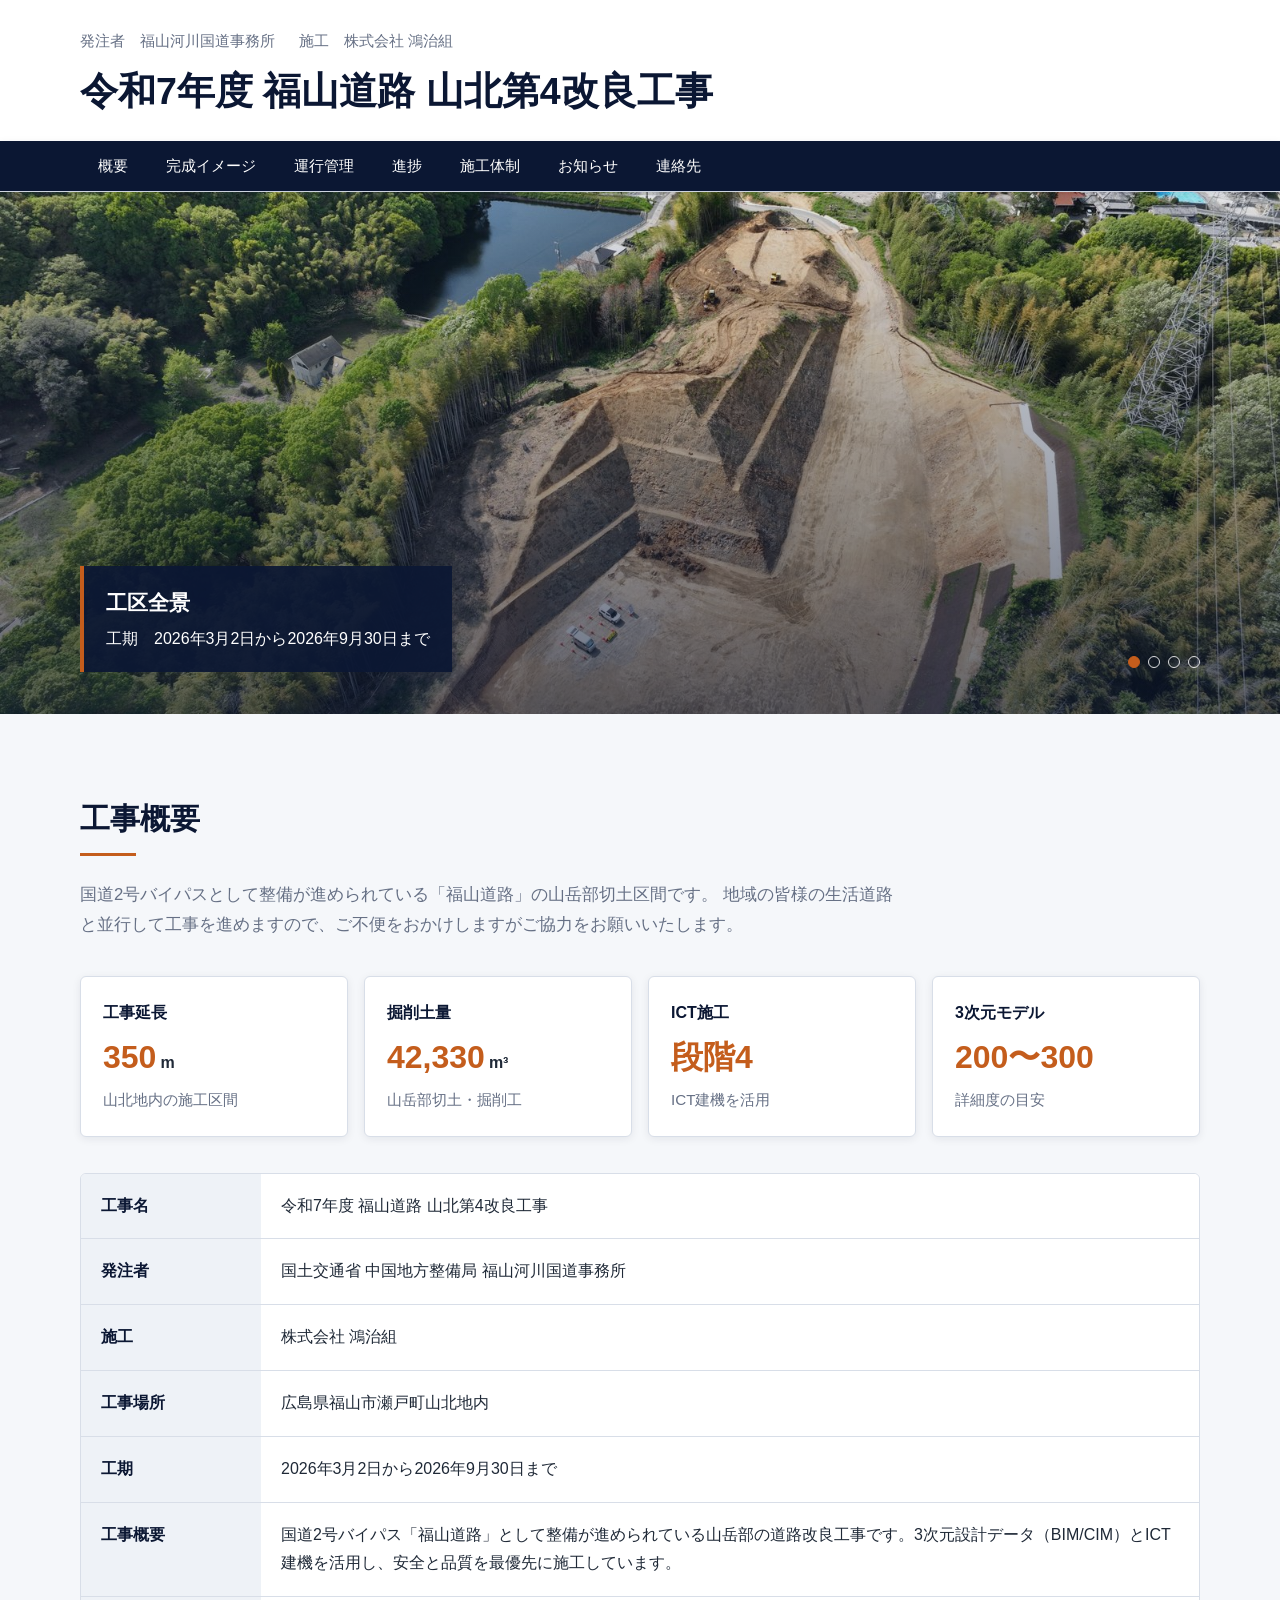
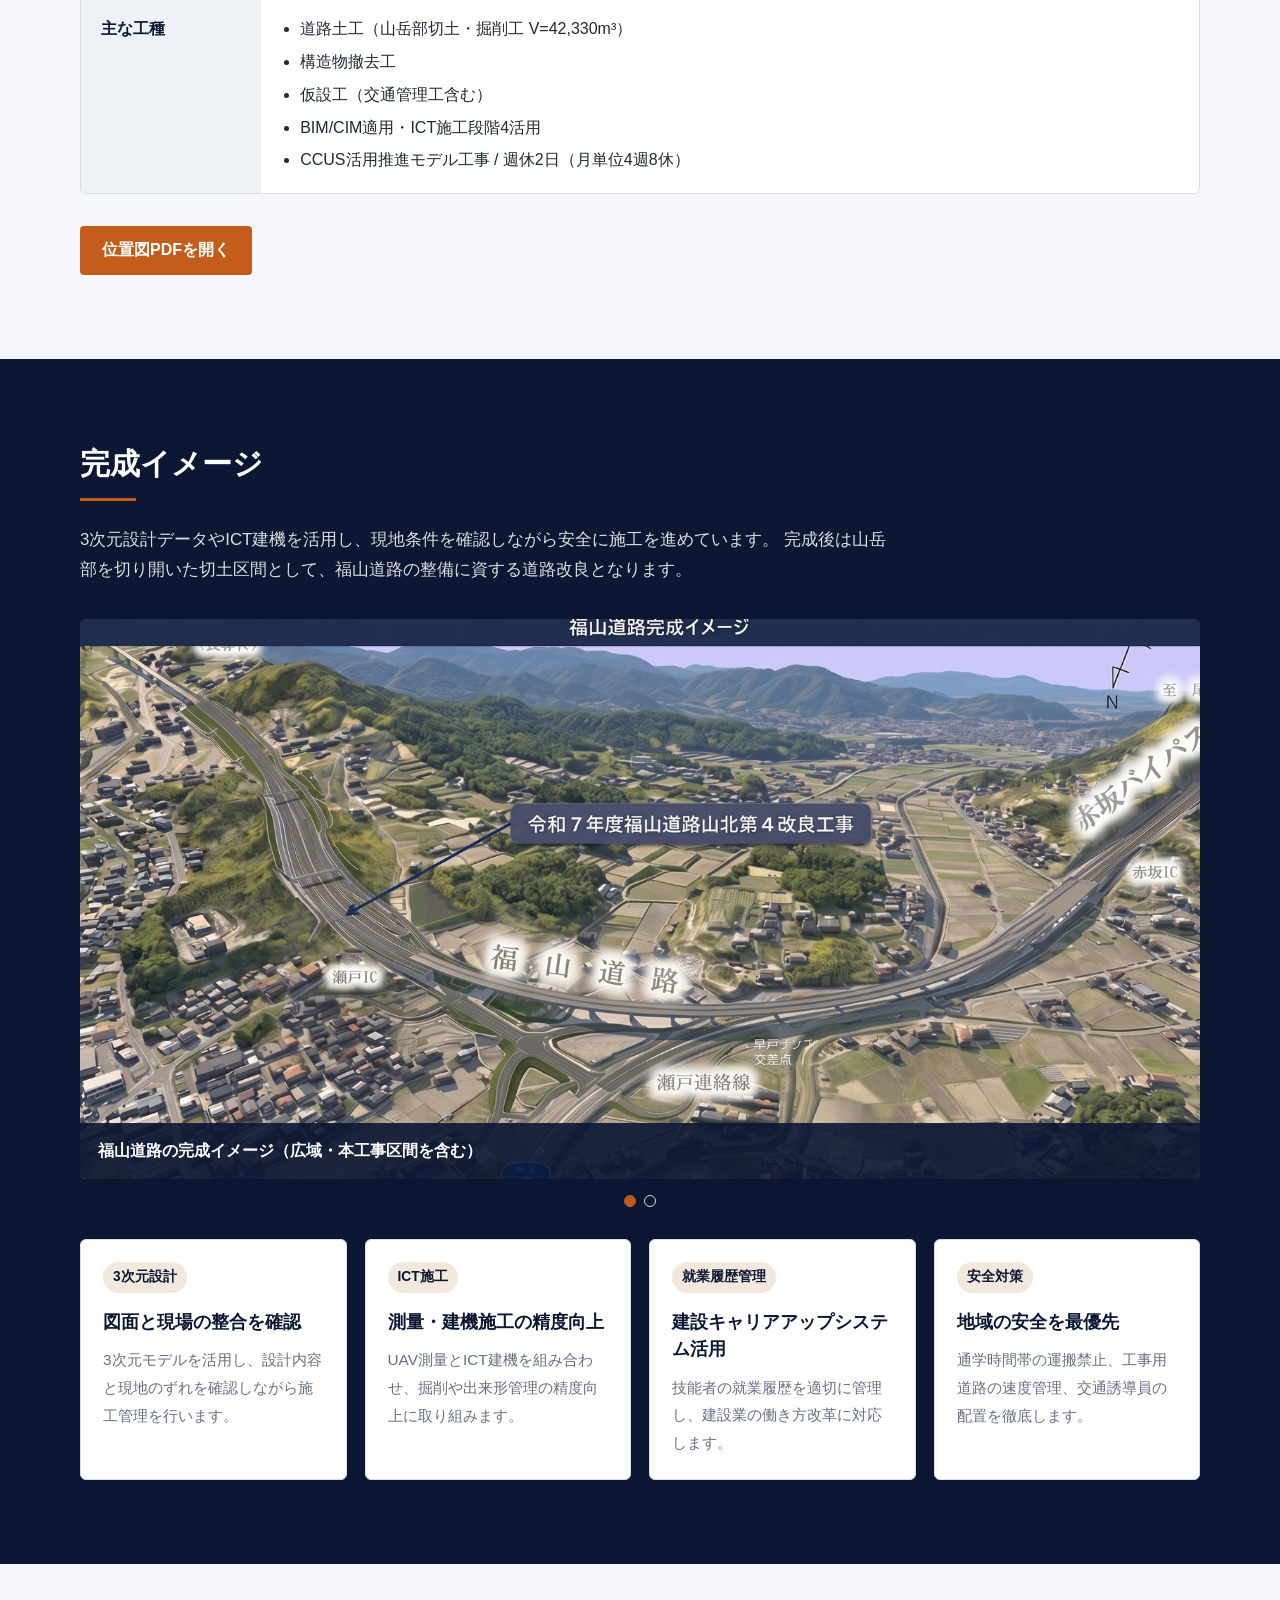
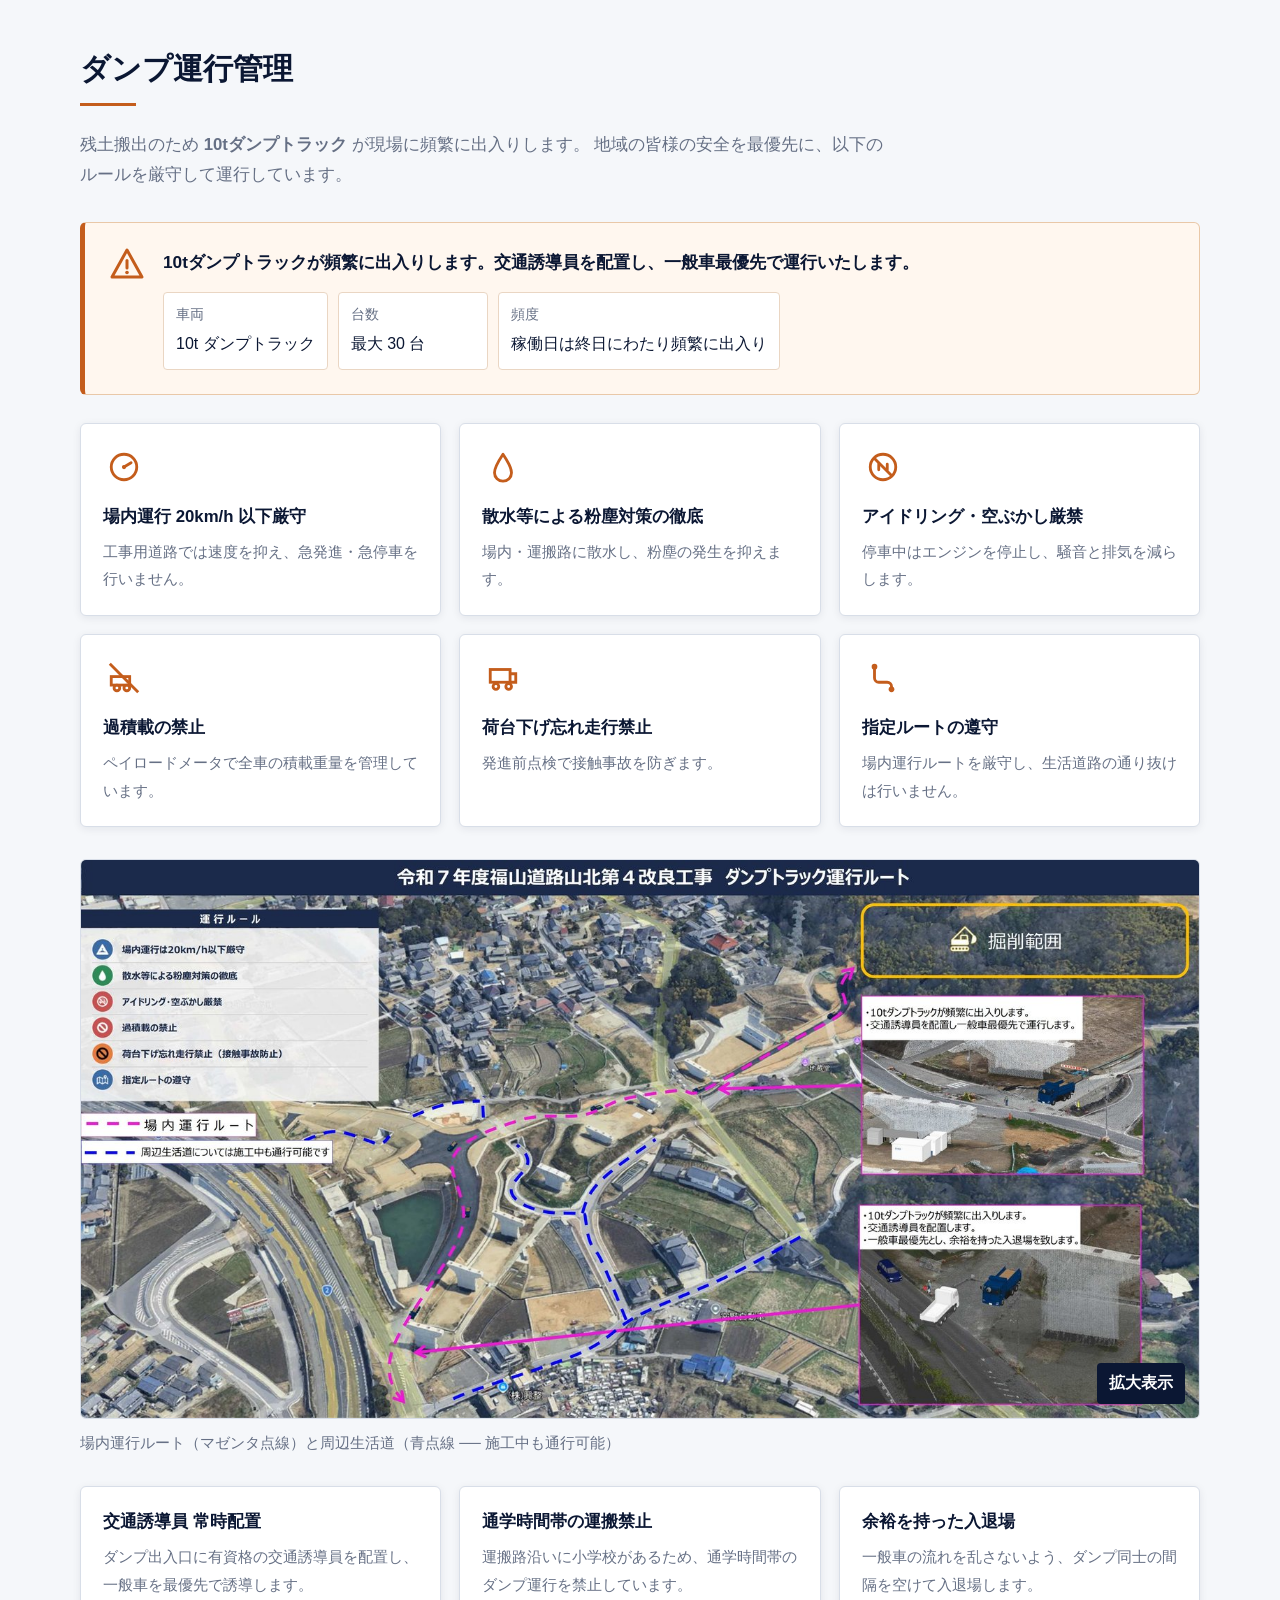
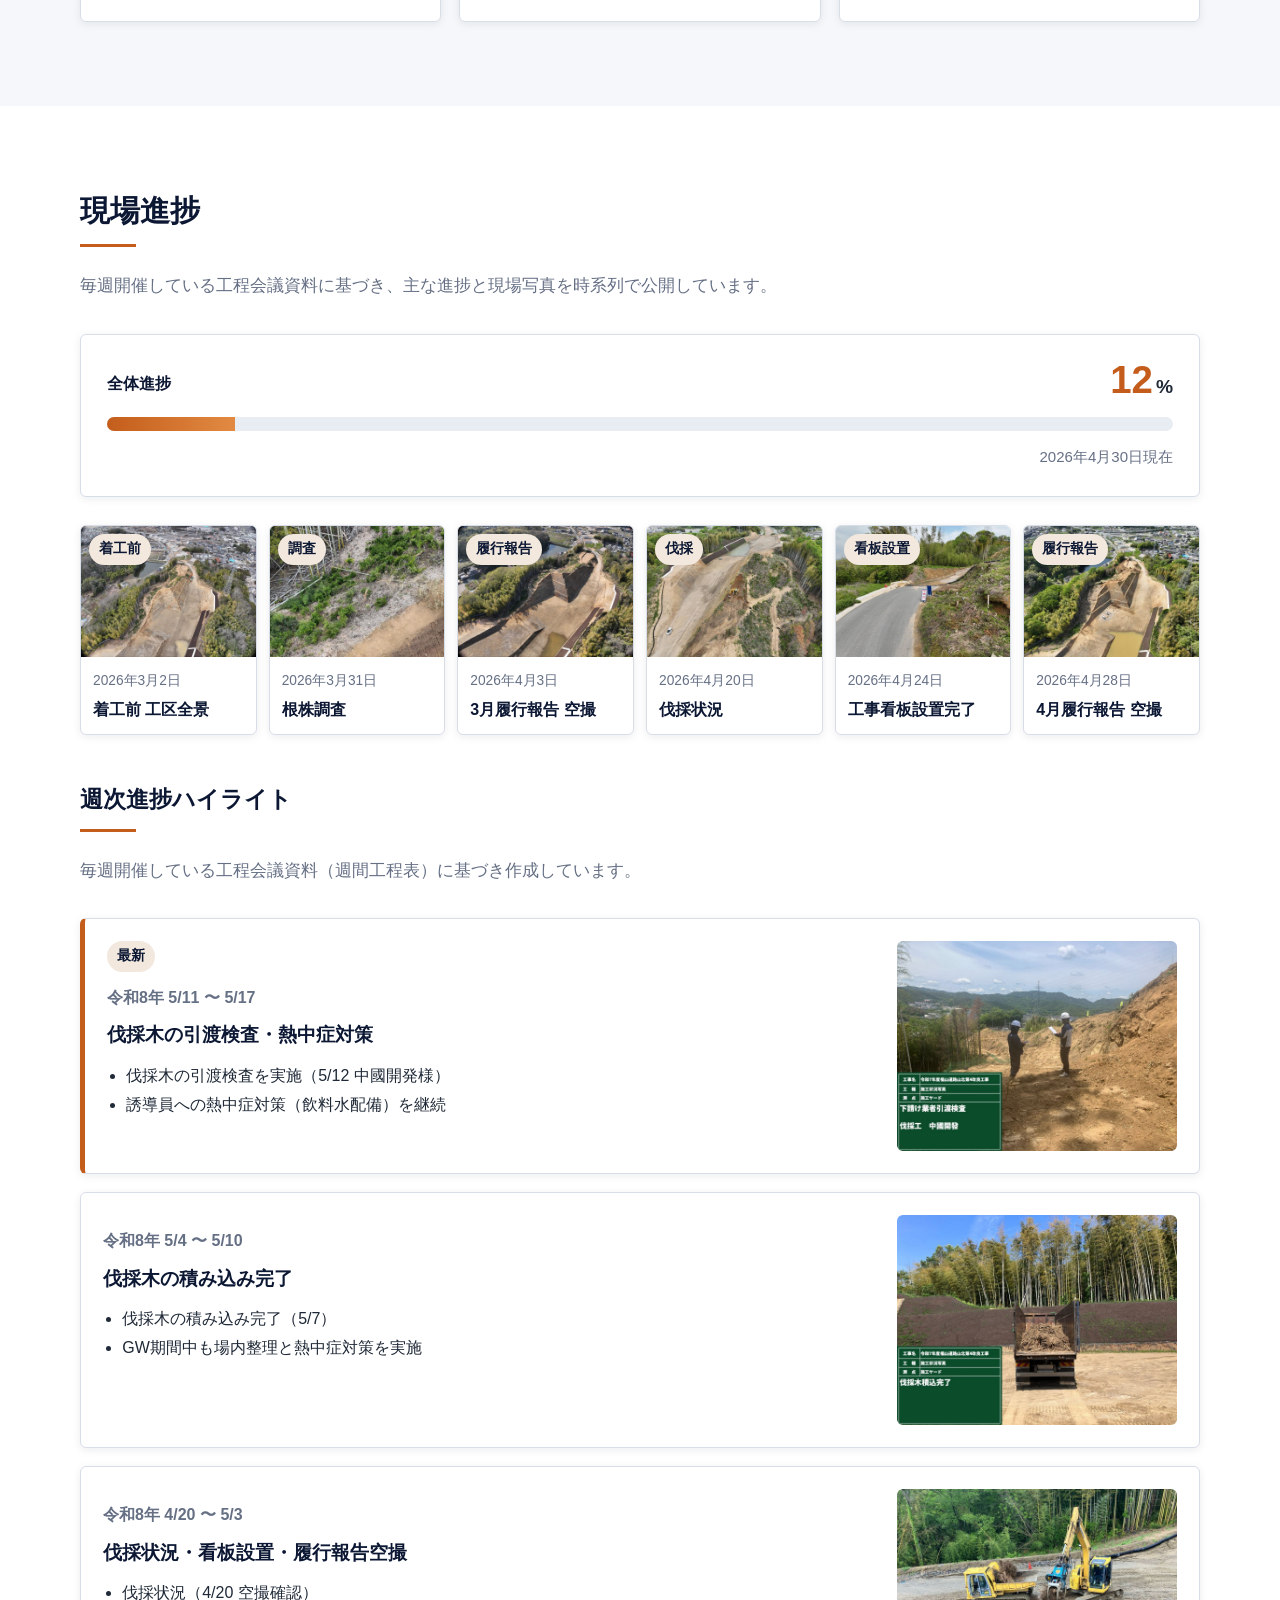
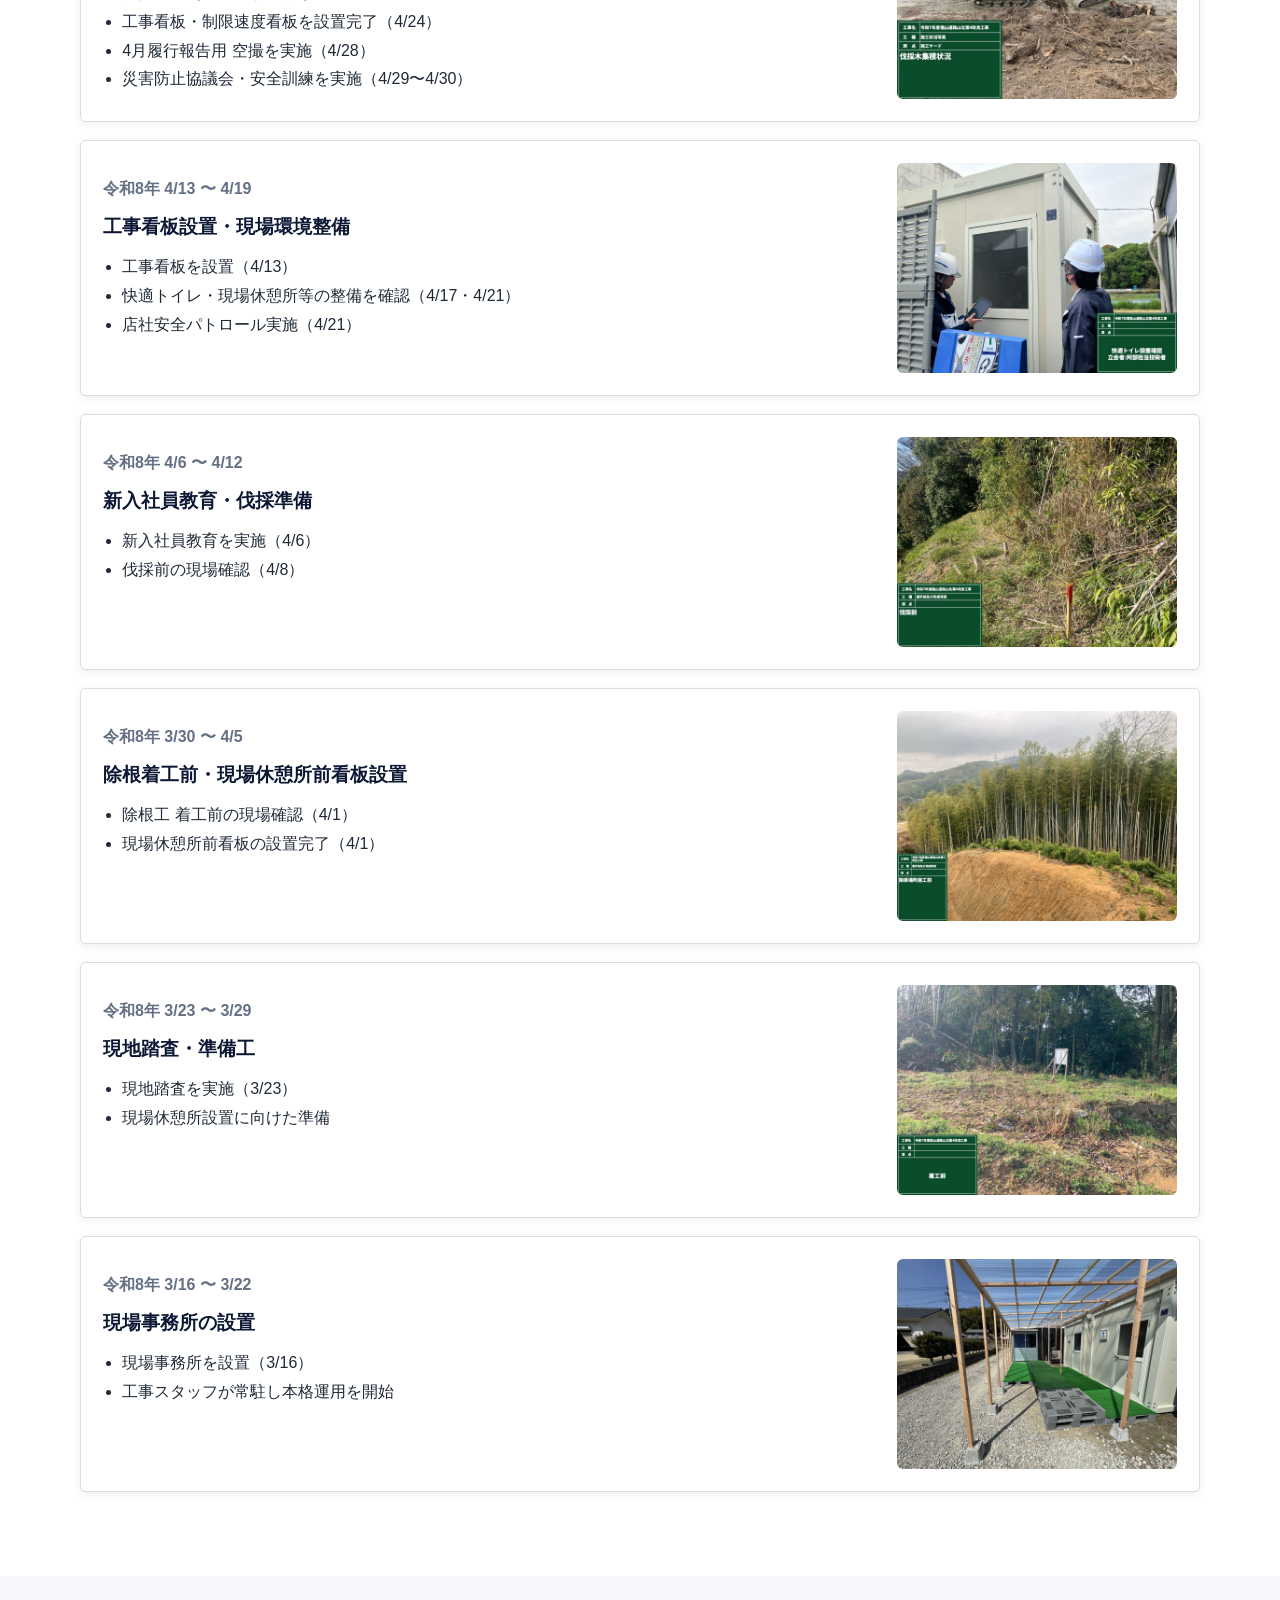
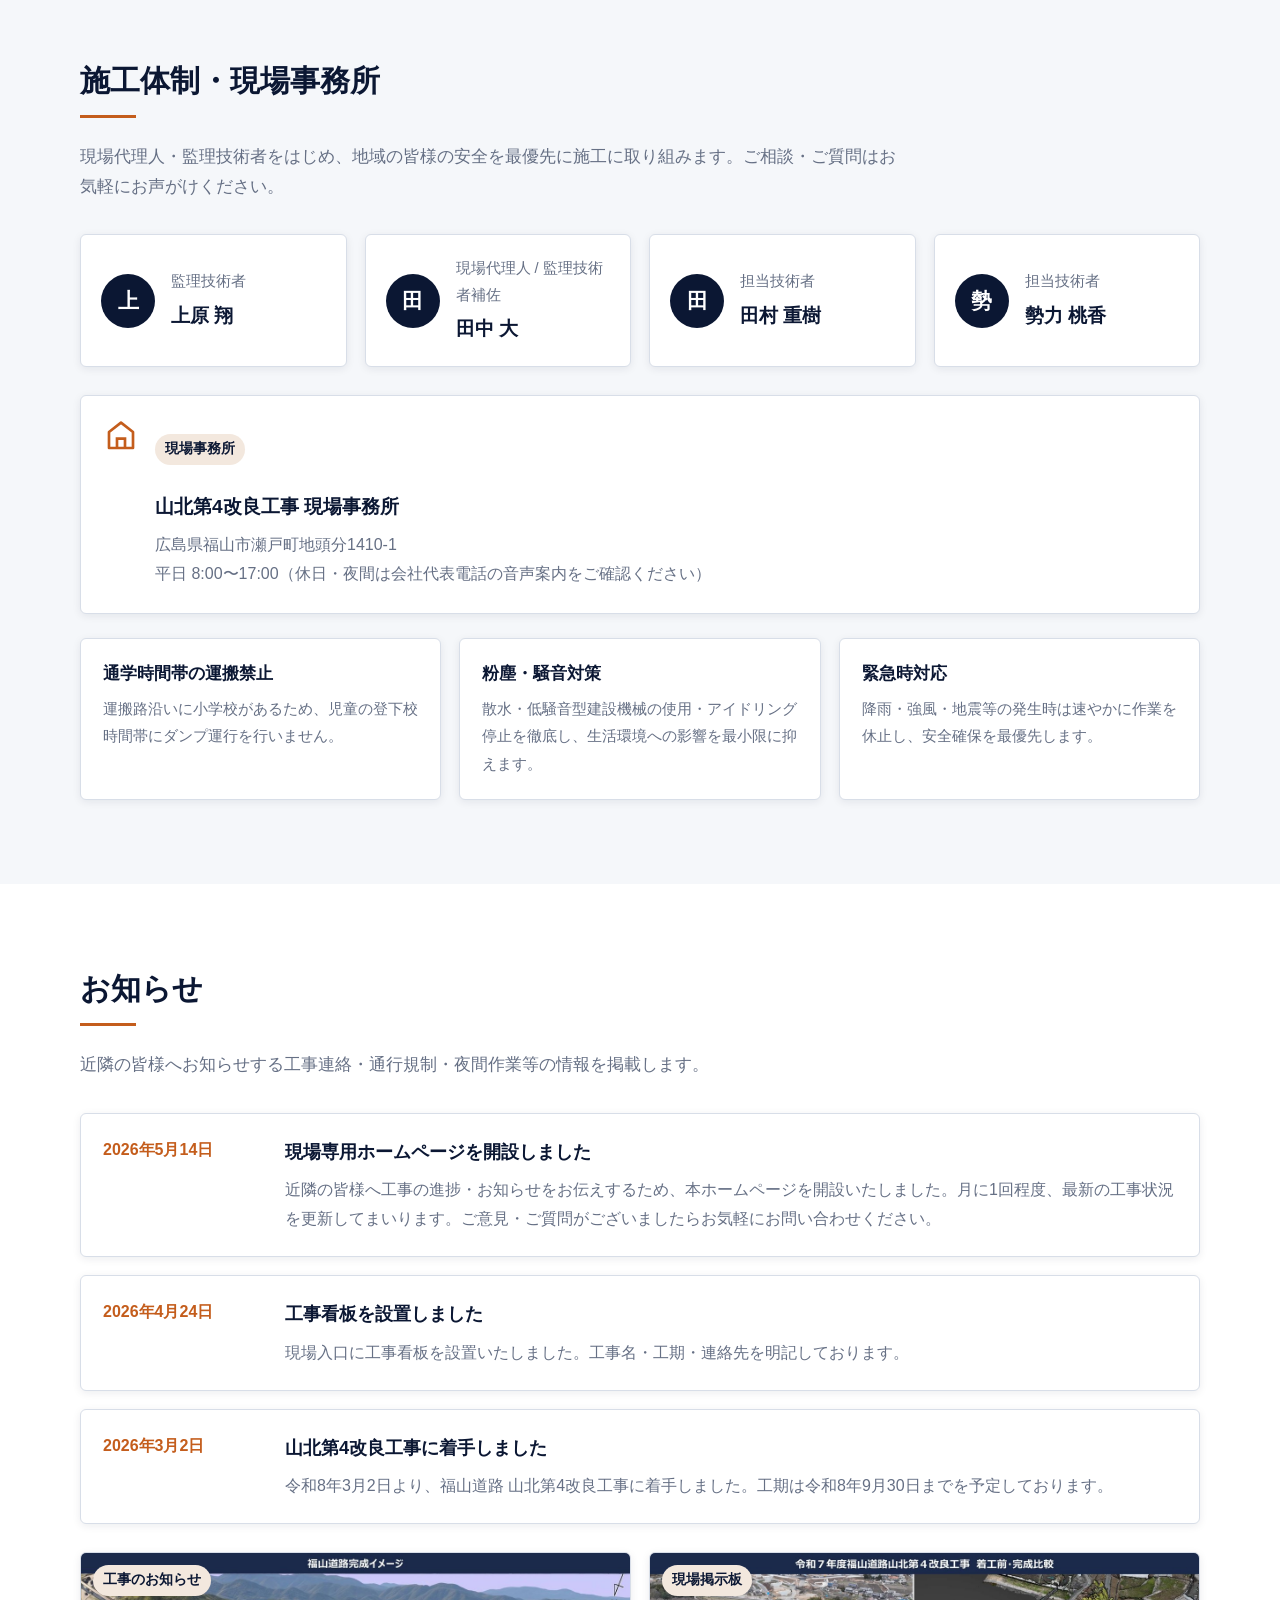
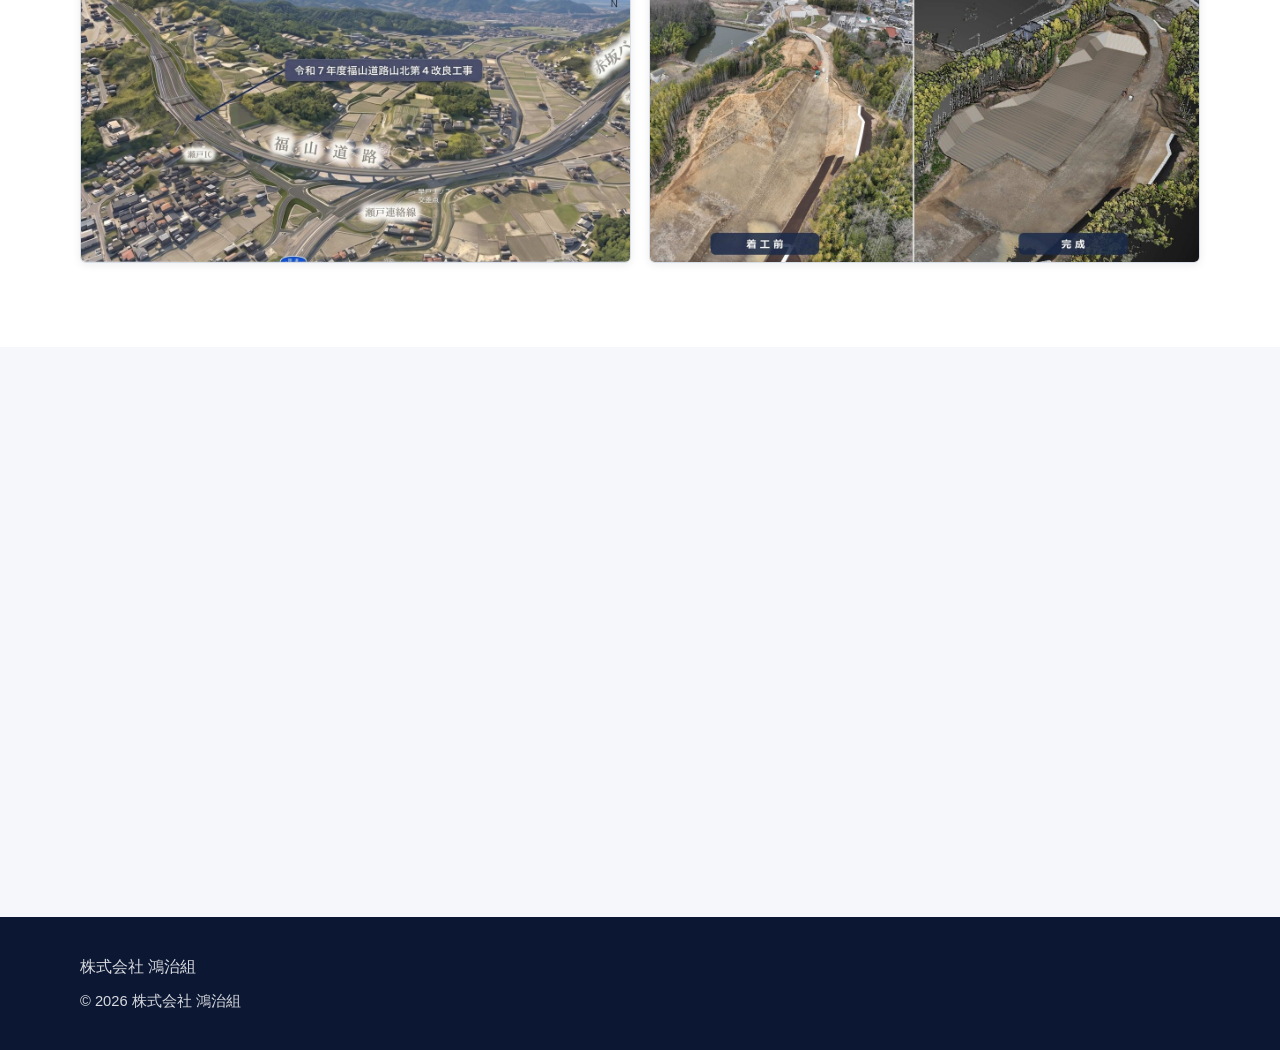
==== commit e3379ff4: "style: Codexレビュー反映 — AIっぽさを除去し中堅ゼネコン調へ - 英字ラベル一掃（セクション番号// 01・統計カード英字・写真タグ・バッジ類） - 工期表記を「2026年3月2日から" ====
--- a/index.html
+++ b/index.html
@@ -6,7 +6,7 @@
   <meta name="description" content="令和7年度 福山道路 山北第4改良工事の現場情報を近隣住民の皆様へお知らせするページです。工事概要・完成イメージ・現場進捗・お知らせを掲載しています。" />
   <meta name="theme-color" content="#0B1733" />
   <meta property="og:title" content="令和7年度 福山道路 山北第4改良工事" />
-  <meta property="og:description" content="福山道路 山北第4改良工事の現場専用ページ。BIM/CIM・ICT施工段階4・CCUS推進モデル工事。" />
+  <meta property="og:description" content="福山道路 山北第4改良工事の現場専用ページ。工事概要、現場進捗、お知らせを近隣の皆様へお伝えします。" />
   <meta property="og:type" content="website" />
   <title>令和7年度 福山道路 山北第4改良工事｜近隣の皆様へ</title>
   <link rel="stylesheet" href="assets/css/style.css" />
@@ -14,17 +14,16 @@
 </head>
 <body>
 
-  <div class="bg-fx" aria-hidden="true"></div>
-
   <header class="site-header">
     <div class="container site-header__inner">
       <div class="site-header__top">
-        <span class="site-header__client">国土交通省 中国地方整備局 福山河川国道事務所 発注</span>
-        <span class="site-header__divider" aria-hidden="true">|</span>
-        <span class="site-header__contractor">施工 株式会社 鴻治組</span>
-      </div>
-      <p class="site-header__eyebrow">YAMAKITA #4 ROAD IMPROVEMENT &middot; FY2025</p>
-      <h1 class="site-header__title">令和7年度 福山道路 山北第4改良工事</h1>
+        <span>発注者　福山河川国道事務所</span>
+        <span>施工　株式会社 鴻治組</span>
+      </div>
+      <h1 class="site-header__title">
+        <span>令和7年度 福山道路</span>
+        <span>山北第4改良工事</span>
+      </h1>
     </div>
     <nav class="site-nav" aria-label="ページ内ナビゲーション">
       <div class="container site-nav__inner">
@@ -39,25 +38,22 @@
     </nav>
   </header>
 
-  <section class="hero" id="hero" aria-label="現場ヒーロー画像">
+  <section class="hero" id="hero" aria-label="現場写真">
     <div class="hero__stage" id="hero-stage">
       <!-- main.js が data/hero.json から生成 -->
     </div>
     <div class="hero__caption">
-      <p class="hero__label" id="hero-label">CONSTRUCTION SITE</p>
-      <p class="hero__period" id="hero-period">工期 ―― 取得中</p>
-    </div>
-    <div class="hero__dots" id="hero-dots" aria-label="ヒーロー画像切替"></div>
-    <div class="hero__scroll" aria-hidden="true">SCROLL</div>
+      <p class="hero__label" id="hero-label">現場写真</p>
+      <p class="hero__period" id="hero-period">工期を確認中</p>
+    </div>
+    <div class="hero__dots" id="hero-dots" aria-label="現場写真切替"></div>
   </section>
 
   <main>
 
     <section class="section section--about" id="about">
       <div class="container">
-        <h2 class="section__title reveal">
-          <span class="section__num">// 01</span>工事概要
-        </h2>
+        <h2 class="section__title reveal">工事概要</h2>
         <p class="section__lead reveal" data-delay="1">
           国道2号バイパスとして整備が進められている「福山道路」の山岳部切土区間です。
           地域の皆様の生活道路と並行して工事を進めますので、ご不便をおかけしますがご協力をお願いいたします。
@@ -81,11 +77,9 @@
 
     <section class="section section--dark section--image" id="image">
       <div class="container">
-        <h2 class="section__title reveal">
-          <span class="section__num">// 02</span>完成イメージ
-        </h2>
-        <p class="section__lead reveal" data-delay="1">
-          BIM/CIM と ICT施工 段階4 を活用し、3次元設計データに基づく高精度な施工を行っています。
+        <h2 class="section__title reveal">完成イメージ</h2>
+        <p class="section__lead reveal" data-delay="1">
+          3次元設計データやICT建機を活用し、現地条件を確認しながら安全に施工を進めています。
           完成後は山岳部を切り開いた切土区間として、福山道路の整備に資する道路改良となります。
         </p>
 
@@ -98,24 +92,24 @@
 
         <div class="feature-grid reveal" data-delay="3">
           <article class="feature-card">
-            <span class="feature-card__tag">BIM / CIM</span>
-            <h3 class="feature-card__title">3次元モデル設計・施工</h3>
-            <p class="feature-card__body">詳細度200〜300の3次元モデルで設計・施工管理を実施。図面と現場のずれをなくします。</p>
-          </article>
-          <article class="feature-card">
-            <span class="feature-card__tag">ICT LEVEL 4</span>
-            <h3 class="feature-card__title">UAV測量 × ICT建機</h3>
-            <p class="feature-card__body">DJI Mavic 3 Enterprise RTK で起工測量を行い、3DマシンガイダンスのICT建機で施工。点群による出来形管理まで一気通貫。</p>
-          </article>
-          <article class="feature-card">
-            <span class="feature-card__tag">CCUS</span>
-            <h3 class="feature-card__title">建設キャリアアップシステム</h3>
-            <p class="feature-card__body">登録事業者率90%以上・登録技能者率80%以上を目指す活用推進モデル工事。建設業の働き方改革に貢献します。</p>
-          </article>
-          <article class="feature-card">
-            <span class="feature-card__tag">SAFETY</span>
-            <h3 class="feature-card__title">運搬路 安全対策</h3>
-            <p class="feature-card__body">通学時間帯の運搬禁止／工事用道路20km/h厳守／交通誘導員配置で、地域の安全を最優先に施工します。</p>
+            <span class="feature-card__tag">3次元設計</span>
+            <h3 class="feature-card__title">図面と現場の整合を確認</h3>
+            <p class="feature-card__body">3次元モデルを活用し、設計内容と現地のずれを確認しながら施工管理を行います。</p>
+          </article>
+          <article class="feature-card">
+            <span class="feature-card__tag">ICT施工</span>
+            <h3 class="feature-card__title">測量・建機施工の精度向上</h3>
+            <p class="feature-card__body">UAV測量とICT建機を組み合わせ、掘削や出来形管理の精度向上に取り組みます。</p>
+          </article>
+          <article class="feature-card">
+            <span class="feature-card__tag">就業履歴管理</span>
+            <h3 class="feature-card__title">建設キャリアアップシステム活用</h3>
+            <p class="feature-card__body">技能者の就業履歴を適切に管理し、建設業の働き方改革に対応します。</p>
+          </article>
+          <article class="feature-card">
+            <span class="feature-card__tag">安全対策</span>
+            <h3 class="feature-card__title">地域の安全を最優先</h3>
+            <p class="feature-card__body">通学時間帯の運搬禁止、工事用道路の速度管理、交通誘導員の配置を徹底します。</p>
           </article>
         </div>
       </div>
@@ -123,9 +117,7 @@
 
     <section class="section section--dump" id="dump">
       <div class="container">
-        <h2 class="section__title reveal">
-          <span class="section__num">// 03</span>ダンプ運行管理
-        </h2>
+        <h2 class="section__title reveal">ダンプ運行管理</h2>
         <p class="section__lead reveal" data-delay="1">
           残土搬出のため <strong>10tダンプトラック</strong> が現場に頻繁に出入りします。
           地域の皆様の安全を最優先に、以下のルールを厳守して運行しています。
@@ -151,9 +143,7 @@
 
     <section class="section section--progress" id="progress">
       <div class="container">
-        <h2 class="section__title reveal">
-          <span class="section__num">// 04</span>現場進捗
-        </h2>
+        <h2 class="section__title reveal">現場進捗</h2>
         <p class="section__lead reveal" data-delay="1">
           毎週開催している工程会議資料に基づき、主な進捗と現場写真を時系列で公開しています。
         </p>
@@ -162,13 +152,11 @@
           <!-- main.js が data/progress.json から生成 -->
         </div>
 
-        <div class="milestone-strip reveal" data-delay="2" id="milestone-strip" aria-label="マイルストーン写真">
+        <div class="milestone-strip reveal" data-delay="2" id="milestone-strip" aria-label="現場写真一覧">
           <!-- main.js が data/photos.json から日付別代表写真を生成 -->
         </div>
 
-        <h3 class="subsection-title reveal" data-delay="3">
-          <span class="subsection-title__num">WEEKLY</span>週次進捗ハイライト
-        </h3>
+        <h3 class="subsection-title reveal" data-delay="3">週次進捗ハイライト</h3>
         <p class="section__lead reveal" data-delay="3" id="weekly-source">
           <!-- main.js が data/weekly.json source から生成 -->
         </p>
@@ -181,9 +169,7 @@
 
     <section class="section section--team" id="team">
       <div class="container">
-        <h2 class="section__title reveal">
-          <span class="section__num">// 05</span>施工体制・現場事務所
-        </h2>
+        <h2 class="section__title reveal">施工体制・現場事務所</h2>
         <p class="section__lead reveal" data-delay="1" id="team-message">
           <!-- main.js が data/team.json から生成 -->
         </p>
@@ -204,9 +190,7 @@
 
     <section class="section section--news" id="news">
       <div class="container">
-        <h2 class="section__title reveal">
-          <span class="section__num">// 06</span>お知らせ
-        </h2>
+        <h2 class="section__title reveal">お知らせ</h2>
         <p class="section__lead reveal" data-delay="1">
           近隣の皆様へお知らせする工事連絡・通行規制・夜間作業等の情報を掲載します。
         </p>
@@ -223,9 +207,7 @@
 
     <section class="section section--contact" id="contact">
       <div class="container">
-        <h2 class="section__title reveal">
-          <span class="section__num">// 07</span>お問い合わせ
-        </h2>
+        <h2 class="section__title reveal">お問い合わせ</h2>
         <p class="section__lead reveal" data-delay="1">
           工事に関するご質問・ご相談は下記までお気軽にご連絡ください。
         </p>
@@ -244,8 +226,8 @@
 
   <footer class="site-footer">
     <div class="container">
-      <p class="site-footer__brand">株式会社 鴻治組 — 一歩先の建設へ。</p>
-      <p class="site-footer__copy">&copy; <span id="copy-year">2026</span> KOUJIGUMI CO., LTD. ALL RIGHTS RESERVED.</p>
+      <p class="site-footer__brand">株式会社 鴻治組</p>
+      <p class="site-footer__copy">&copy; <span id="copy-year">2026</span> 株式会社 鴻治組</p>
     </div>
   </footer>
 
--- a/assets/css/style.css
+++ b/assets/css/style.css
@@ -1,2032 +1,1264 @@
-/* ============================================================
-   山北第4改良工事 現場専用HP — Futuristic UI
-   palette: deep navy + amber-orange + cyan accent
-   ============================================================ */
 :root {
-  --navy:        #0B1733;
-  --navy-mid:    #182B5A;
-  --navy-light:  #1F3A7A;
-  --orange:      #FF8A3D;
-  --orange-soft: #FFB071;
-  --cyan:        #5BD7E6;
-  --cyan-soft:   #8FE9F2;
-  --bg:          #F4F5F9;
-  --bg-alt:      #E9EBF2;
-  --surface:     #FFFFFF;
-  --text:        #0E1A33;
-  --text-soft:   #475275;
-  --text-dim:    #7A82A1;
-  --line:        #D8DCE8;
-  --line-glow:   rgba(255, 138, 61, 0.4);
-  --shadow-sm:   0 2px 8px rgba(11, 23, 51, 0.08);
-  --shadow-md:   0 10px 30px rgba(11, 23, 51, 0.15);
-  --shadow-lg:   0 24px 60px rgba(11, 23, 51, 0.22);
-  --shadow-glow: 0 0 28px rgba(255, 138, 61, 0.35);
-  --shadow-cyan: 0 0 28px rgba(91, 215, 230, 0.4);
-  --radius:      10px;
-  --radius-lg:   16px;
-  --max:         1080px;
-  --ease:        cubic-bezier(0.22, 0.61, 0.36, 1);
-}
-
-* { box-sizing: border-box; }
-*::selection { background: var(--orange); color: #fff; }
-
-html { scroll-behavior: smooth; }
+  --navy: #0B1733;
+  --navy-2: #1B2A4A;
+  --orange: #C45D1C;
+  --orange-2: #E28A42;
+  --text: #1F2937;
+  --muted: #667085;
+  --bg: #F5F7FA;
+  --paper: #FFFFFF;
+  --line: #D8DEE8;
+  --line-dark: rgba(255, 255, 255, 0.18);
+  --shadow-sm: 0 2px 8px rgba(11, 23, 51, 0.08);
+  --shadow-md: 0 12px 28px rgba(11, 23, 51, 0.12);
+}
+
+*,
+*::before,
+*::after {
+  box-sizing: border-box;
+}
+
+html {
+  scroll-behavior: smooth;
+}
 
 body {
   margin: 0;
-  font-family: "Meiryo UI", "Hiragino Sans", "Yu Gothic UI", "Yu Gothic", system-ui, -apple-system, sans-serif;
-  font-size: 17px;
-  line-height: 1.85;
   color: var(--text);
   background: var(--bg);
-  -webkit-text-size-adjust: 100%;
+  font-family: "Yu Gothic", "YuGothic", "Hiragino Kaku Gothic ProN", "Meiryo", sans-serif;
+  font-size: 16px;
+  line-height: 1.8;
+  letter-spacing: 0;
   overflow-x: hidden;
 }
 
-img { max-width: 100%; height: auto; display: block; }
-a { color: var(--navy); text-decoration: none; }
-a:hover, a:focus { color: var(--orange); outline: none; }
+img,
+svg {
+  display: block;
+  max-width: 100%;
+}
+
+img {
+  height: auto;
+}
+
+a {
+  color: inherit;
+}
+
+button {
+  font: inherit;
+  color: inherit;
+}
 
 .container {
-  width: 100%;
-  max-width: var(--max);
+  width: min(1120px, calc(100% - 48px));
   margin: 0 auto;
-  padding: 0 24px;
-}
-
-/* ============================================================
-   Background ambience (animated mesh + grid)
-   ============================================================ */
-.bg-fx {
-  position: fixed;
-  inset: 0;
-  z-index: -2;
-  pointer-events: none;
-  background:
-    radial-gradient(ellipse at top left, rgba(31, 58, 122, 0.10), transparent 60%),
-    radial-gradient(ellipse at bottom right, rgba(91, 215, 230, 0.08), transparent 60%);
-}
-
-.bg-fx::before {
-  content: "";
-  position: absolute;
-  inset: 0;
-  background-image:
-    linear-gradient(to right, rgba(11, 23, 51, 0.04) 1px, transparent 1px),
-    linear-gradient(to bottom, rgba(11, 23, 51, 0.04) 1px, transparent 1px);
-  background-size: 64px 64px;
-  mask-image: linear-gradient(180deg, transparent 0%, #000 8%, #000 92%, transparent 100%);
-}
-
-/* ============================================================
-   Header (refined / single-line title)
-   ============================================================ */
+}
+
 .site-header {
-  position: relative;
-  background:
-    linear-gradient(135deg, var(--navy) 0%, #122351 50%, var(--navy-mid) 100%);
-  color: #fff;
-  overflow: hidden;
-  isolation: isolate;
+  background: var(--paper);
+  border-bottom: 1px solid var(--line);
 }
 
 .site-header__inner {
-  padding: 48px 0 56px;
-  position: relative;
-}
-
-.site-header::before {
-  content: "";
-  position: absolute;
-  inset: 0;
-  background:
-    radial-gradient(ellipse 80% 60% at 15% 20%, rgba(91, 215, 230, 0.14), transparent 60%),
-    radial-gradient(ellipse 80% 60% at 85% 80%, rgba(255, 138, 61, 0.18), transparent 60%);
-  z-index: -1;
-}
-
-.site-header::after {
-  content: "";
-  position: absolute;
-  inset: 0;
-  background-image:
-    linear-gradient(to right, rgba(255,255,255,0.025) 1px, transparent 1px),
-    linear-gradient(to bottom, rgba(255,255,255,0.025) 1px, transparent 1px);
-  background-size: 56px 56px;
-  z-index: -1;
-  mask-image: linear-gradient(180deg, transparent, #000 30%, #000 80%, transparent);
+  padding: 28px 0 24px;
 }
 
 .site-header__top {
   display: flex;
   flex-wrap: wrap;
-  align-items: center;
-  gap: 12px;
-  font-size: 12px;
-  letter-spacing: 0.06em;
-  color: #B8C3DC;
-  margin-bottom: 18px;
-}
-
-.site-header__client {
-  position: relative;
-  padding-left: 14px;
-}
-
-.site-header__client::before {
-  content: "";
-  position: absolute;
-  left: 0; top: 50%;
-  width: 6px; height: 6px;
-  background: var(--orange);
-  border-radius: 50%;
-  transform: translateY(-50%);
-  box-shadow: 0 0 8px var(--orange);
-}
-
-.site-header__divider {
-  color: rgba(255,255,255,0.2);
-}
-
-.site-header__contractor { color: #DDE3F0; }
-
-.site-header__eyebrow {
-  margin: 0;
-  font-family: "Consolas", "Menlo", monospace;
-  font-size: 11px;
-  font-weight: 500;
-  letter-spacing: 0.35em;
-  color: var(--orange-soft);
-  text-transform: uppercase;
+  gap: 8px 24px;
+  margin-bottom: 12px;
+  color: var(--muted);
+  font-size: 0.92rem;
+}
+
+.site-header__top span {
+  min-width: 0;
+  overflow-wrap: anywhere;
 }
 
 .site-header__title {
-  margin: 14px 0 0;
-  font-size: clamp(22px, 4.6vw, 44px);
-  font-weight: 800;
-  line-height: 1.2;
-  letter-spacing: 0.04em;
-  white-space: nowrap;
-  text-shadow: 0 4px 18px rgba(0,0,0,0.35);
+  margin: 0;
+  color: var(--navy);
+  font-size: 2.35rem;
+  font-weight: 700;
+  line-height: 1.35;
+  overflow-wrap: anywhere;
+}
+
+.site-header__title span {
+  display: inline;
+}
+
+.site-header__title span + span::before {
+  content: " ";
 }
 
 .site-nav {
   position: sticky;
   top: 0;
-  z-index: 50;
-  background: rgba(11, 23, 51, 0.78);
-  backdrop-filter: blur(12px) saturate(140%);
-  -webkit-backdrop-filter: blur(12px) saturate(140%);
-  border-top: 1px solid rgba(255, 255, 255, 0.08);
-  border-bottom: 1px solid rgba(255, 138, 61, 0.25);
-  box-shadow: 0 4px 24px rgba(0, 0, 0, 0.3);
+  z-index: 20;
+  background: var(--navy);
+  box-shadow: var(--shadow-sm);
 }
 
 .site-nav__inner {
   display: flex;
-  flex-wrap: wrap;
-  gap: 0;
+  gap: 2px;
+  overflow-x: auto;
+  scrollbar-width: none;
+  -ms-overflow-style: none;
+}
+
+.site-nav__inner::-webkit-scrollbar {
+  display: none;
 }
 
 .site-nav a {
-  flex: 1 1 auto;
-  min-width: 80px;
-  text-align: center;
-  padding: 14px 10px;
+  flex: 0 0 auto;
+  padding: 14px 18px;
   color: #fff;
-  font-size: 13px;
-  font-weight: 600;
-  letter-spacing: 0.06em;
-  position: relative;
-  transition: color 0.25s var(--ease);
-}
-
-.site-nav a::after {
-  content: "";
-  position: absolute;
-  left: 50%; bottom: 0;
-  width: 0; height: 2px;
-  background: var(--orange);
-  transition: all 0.3s var(--ease);
-  box-shadow: 0 0 10px var(--orange);
-}
-
-.site-nav a:hover, .site-nav a:focus {
-  color: var(--orange-soft);
-}
-
-.site-nav a:hover::after, .site-nav a:focus::after {
-  width: 70%;
-  left: 15%;
-}
-
-/* ============================================================
-   Hero
-   ============================================================ */
+  text-decoration: none;
+  font-size: 0.96rem;
+  line-height: 1.4;
+}
+
+.site-nav a:hover,
+.site-nav a:focus-visible {
+  background: var(--navy-2);
+  outline: none;
+}
+
 .hero {
   position: relative;
+  min-height: 520px;
+  height: 58vh;
   background: var(--navy);
   overflow: hidden;
-  isolation: isolate;
-}
-
-.hero__stage {
-  position: relative;
-  width: 100%;
-  max-height: 72vh;
-  aspect-ratio: 16 / 9;
-  overflow: hidden;
-}
-
+}
+
+.hero__stage,
 .hero__slide {
   position: absolute;
   inset: 0;
+}
+
+.hero__slide {
   opacity: 0;
-  transition: opacity 1.2s var(--ease);
-  pointer-events: none;
+  transition: opacity 700ms ease;
 }
 
 .hero__slide.is-active {
   opacity: 1;
-  pointer-events: auto;
 }
 
 .hero__slide img {
   width: 100%;
   height: 100%;
   object-fit: cover;
-  animation: kenburns 18s ease-in-out infinite alternate;
-  opacity: 0.92;
-  display: block;
-}
-
-.hero__dots {
-  position: absolute;
-  left: 50%;
-  bottom: 60px;
-  transform: translateX(-50%);
-  z-index: 3;
-  display: flex;
-  gap: 8px;
-}
-
-.hero__dot {
-  width: 36px;
-  height: 4px;
-  border: none;
-  background: rgba(255, 255, 255, 0.35);
-  border-radius: 2px;
-  cursor: pointer;
-  padding: 0;
-  transition: all 0.3s var(--ease);
-}
-
-.hero__dot.is-active {
-  background: var(--orange);
-  box-shadow: 0 0 12px var(--orange);
-  width: 56px;
-}
-
-.hero__dot:hover {
-  background: var(--cyan-soft);
-}
-
-@keyframes kenburns {
-  0%   { transform: scale(1.0) translate(0, 0); }
-  100% { transform: scale(1.08) translate(-1%, -1%); }
-}
-
-.hero::before {
-  content: "";
-  position: absolute;
-  inset: 0;
-  background: linear-gradient(180deg,
-    rgba(11, 23, 51, 0.25) 0%,
-    rgba(11, 23, 51, 0.05) 40%,
-    rgba(11, 23, 51, 0.65) 100%);
-  z-index: 1;
 }
 
 .hero::after {
   content: "";
   position: absolute;
   inset: 0;
-  background-image:
-    linear-gradient(to right, rgba(255,255,255,0.04) 1px, transparent 1px),
-    linear-gradient(to bottom, rgba(255,255,255,0.04) 1px, transparent 1px);
-  background-size: 48px 48px;
-  z-index: 1;
-  mix-blend-mode: overlay;
-  opacity: 0.6;
+  background: linear-gradient(180deg, rgba(11, 23, 51, 0.1), rgba(11, 23, 51, 0.62));
+  pointer-events: none;
 }
 
 .hero__caption {
   position: absolute;
-  left: 28px;
-  bottom: 28px;
+  left: max(24px, calc((100% - 1120px) / 2));
+  bottom: 42px;
   z-index: 2;
+  max-width: min(620px, calc(100% - 48px));
+  padding: 18px 22px;
   color: #fff;
-  background: rgba(11, 23, 51, 0.55);
-  backdrop-filter: blur(10px);
-  -webkit-backdrop-filter: blur(10px);
-  padding: 16px 22px;
-  border-left: 3px solid var(--orange);
-  border-radius: 0 var(--radius) var(--radius) 0;
-  box-shadow: var(--shadow-md);
+  background: rgba(11, 23, 51, 0.92);
+  border-left: 4px solid var(--orange);
 }
 
 .hero__label {
-  margin: 0;
-  font-size: 10px;
-  letter-spacing: 0.3em;
-  color: var(--orange-soft);
-  font-family: "Consolas", "Menlo", monospace;
+  margin: 0 0 4px;
+  font-size: 1.3rem;
+  font-weight: 700;
 }
 
 .hero__period {
-  margin: 4px 0 0;
-  font-size: 16px;
-  font-weight: 700;
-  letter-spacing: 0.04em;
-}
-
-.hero__scroll {
+  margin: 0;
+  font-size: 1rem;
+}
+
+.hero__dots,
+.slider__controls {
+  display: flex;
+  gap: 8px;
+}
+
+.hero__dots {
   position: absolute;
-  left: 50%;
-  bottom: 24px;
-  transform: translateX(-50%);
+  right: max(24px, calc((100% - 1120px) / 2));
+  bottom: 46px;
   z-index: 3;
+}
+
+.hero__dot,
+.slider__dot {
+  width: 12px;
+  height: 12px;
+  padding: 0;
+  border: 1px solid rgba(255, 255, 255, 0.85);
+  border-radius: 999px;
+  background: transparent;
+  cursor: pointer;
+}
+
+.hero__dot.is-active,
+.slider__dot.is-active {
+  background: var(--orange);
+  border-color: var(--orange);
+}
+
+.section {
+  padding: 84px 0;
+  background: var(--paper);
+}
+
+.section:nth-of-type(odd) {
+  background: var(--bg);
+}
+
+.section--dark {
   color: #fff;
-  font-size: 10px;
-  letter-spacing: 0.25em;
-  font-family: "Consolas", "Menlo", monospace;
-  opacity: 0.8;
-  animation: pulse 2s ease-in-out infinite;
-}
-
-.hero__scroll::after {
+  background: var(--navy);
+}
+
+.section__title,
+.subsection-title {
+  margin: 0 0 24px;
+  color: var(--navy);
+  font-size: 1.85rem;
+  font-weight: 700;
+  line-height: 1.45;
+}
+
+.section--dark .section__title,
+.section--dark .subsection-title {
+  color: #fff;
+}
+
+.section__title::after,
+.subsection-title::after {
   content: "";
   display: block;
-  width: 1px;
-  height: 30px;
-  margin: 6px auto 0;
-  background: linear-gradient(180deg, var(--cyan), transparent);
-  box-shadow: 0 0 6px var(--cyan);
-}
-
-@keyframes pulse {
-  0%, 100% { opacity: 0.5; transform: translateX(-50%) translateY(0); }
-  50%      { opacity: 1.0; transform: translateX(-50%) translateY(4px); }
-}
-
-/* ============================================================
-   Section common
-   ============================================================ */
-.section {
-  position: relative;
-  padding: 84px 0;
-}
-
-.section + .section {
-  border-top: 1px solid var(--line);
-}
-
-.section--dark {
-  background: linear-gradient(180deg, var(--navy) 0%, var(--navy-mid) 100%);
-  color: #E5EAF5;
-}
-
-.section--dark::before {
-  content: "";
-  position: absolute;
-  inset: 0;
-  background-image:
-    linear-gradient(to right, rgba(255,255,255,0.03) 1px, transparent 1px),
-    linear-gradient(to bottom, rgba(255,255,255,0.03) 1px, transparent 1px);
-  background-size: 56px 56px;
-  pointer-events: none;
-}
-
-.section__title {
-  position: relative;
-  margin: 0 0 12px;
-  padding-bottom: 18px;
-  font-size: clamp(24px, 4vw, 32px);
-  font-weight: 800;
-  color: var(--navy);
-  letter-spacing: 0.02em;
-}
-
-.section--dark .section__title { color: #fff; }
-
-.section__title::after {
-  content: "";
-  position: absolute;
-  left: 0; bottom: 0;
-  width: 64px; height: 3px;
-  background: linear-gradient(90deg, var(--orange), var(--orange-soft));
-  border-radius: 2px;
-  box-shadow: 0 0 12px var(--line-glow);
-}
-
-.section__num {
-  display: inline-block;
-  font-family: "Consolas", "Menlo", monospace;
-  font-size: 12px;
+  width: 56px;
+  height: 3px;
+  margin-top: 12px;
+  background: var(--orange);
+}
+
+.section__lead {
+  max-width: 820px;
+  margin: 0 0 32px;
+  color: var(--muted);
+  font-size: 1.05rem;
+}
+
+.section--dark .section__lead {
+  color: rgba(255, 255, 255, 0.86);
+}
+
+.about-stats {
+  display: grid;
+  grid-template-columns: repeat(4, minmax(0, 1fr));
+  gap: 16px;
+  margin: 36px 0;
+}
+
+.stat-card,
+.feature-card,
+.rule-card,
+.progress-card,
+.weekly,
+.team-card,
+.office-card,
+.commitment,
+.consideration,
+.news-item,
+.contact-card {
+  background: var(--paper);
+  border: 1px solid var(--line);
+  border-radius: 6px;
+  box-shadow: var(--shadow-sm);
+}
+
+.stat-card {
+  padding: 22px;
+}
+
+.stat-card__label {
+  margin: 0 0 10px;
+  color: var(--navy);
+  font-weight: 700;
+}
+
+.stat-card__value {
+  margin: 0;
   color: var(--orange);
-  letter-spacing: 0.2em;
-  margin-right: 10px;
-  vertical-align: 0.15em;
-}
-
-.section__lead {
-  margin: 0 0 36px;
-  color: var(--text-soft);
-  max-width: 800px;
-}
-
-.section--dark .section__lead { color: #B6C2DF; }
-
-/* Reveal on scroll */
-.reveal {
-  opacity: 0;
-  transform: translateY(28px);
-  transition: opacity 0.7s var(--ease), transform 0.7s var(--ease);
-}
-.reveal.is-visible {
-  opacity: 1;
-  transform: translateY(0);
-}
-.reveal[data-delay="1"] { transition-delay: 0.08s; }
-.reveal[data-delay="2"] { transition-delay: 0.16s; }
-.reveal[data-delay="3"] { transition-delay: 0.24s; }
-.reveal[data-delay="4"] { transition-delay: 0.32s; }
-
-/* ============================================================
-   About
-   ============================================================ */
-.about-stats {
-  display: grid;
-  grid-template-columns: repeat(auto-fit, minmax(180px, 1fr));
-  gap: 16px;
-  margin: 0 0 36px;
-}
-
-.stat-card {
-  position: relative;
-  background: var(--surface);
-  border-radius: var(--radius);
-  padding: 22px 20px;
+  font-size: 2rem;
+  font-weight: 700;
+  line-height: 1.2;
+}
+
+.stat-card__unit {
+  margin-left: 4px;
+  color: var(--text);
+  font-size: 1rem;
+  font-weight: 600;
+}
+
+.stat-card__note {
+  margin: 10px 0 0;
+  color: var(--muted);
+  font-size: 0.95rem;
+}
+
+.about-list {
+  display: grid;
+  grid-template-columns: 180px minmax(0, 1fr);
+  margin: 0 0 32px;
+  background: var(--paper);
   border: 1px solid var(--line);
+  border-radius: 6px;
   overflow: hidden;
-  isolation: isolate;
-  transition: transform 0.3s var(--ease), box-shadow 0.3s var(--ease);
-}
-
-.stat-card::before {
-  content: "";
-  position: absolute;
-  inset: 0;
-  background: linear-gradient(135deg, transparent 60%, rgba(255, 138, 61, 0.08) 100%);
-  z-index: -1;
-}
-
-.stat-card::after {
-  content: "";
-  position: absolute;
-  top: 0; left: 0;
-  width: 100%; height: 3px;
-  background: linear-gradient(90deg, var(--orange), var(--cyan));
-  transform: scaleX(0);
-  transform-origin: left;
-  transition: transform 0.5s var(--ease);
-}
-
-.stat-card:hover {
-  transform: translateY(-3px);
-  box-shadow: var(--shadow-md);
-}
-
-.stat-card:hover::after { transform: scaleX(1); }
-
-.stat-card__label {
-  margin: 0;
-  font-size: 11px;
-  letter-spacing: 0.18em;
-  color: var(--text-dim);
-  font-family: "Consolas", "Menlo", monospace;
-}
-
-.stat-card__value {
-  margin: 4px 0 2px;
-  font-size: clamp(26px, 5vw, 36px);
-  font-weight: 800;
-  color: var(--navy);
-  line-height: 1.1;
-  letter-spacing: -0.01em;
-  font-variant-numeric: tabular-nums;
-}
-
-.stat-card__unit {
-  font-size: 0.5em;
-  margin-left: 4px;
-  color: var(--orange);
-  font-weight: 700;
-}
-
-.stat-card__note {
-  margin: 0;
-  font-size: 12px;
-  color: var(--text-soft);
-}
-
-.about-list {
-  display: grid;
-  grid-template-columns: minmax(120px, max-content) 1fr;
-  gap: 0;
-  margin: 0 0 28px;
-  border: 1px solid var(--line);
-  border-radius: var(--radius);
-  overflow: hidden;
-  background: var(--surface);
-  box-shadow: var(--shadow-sm);
+}
+
+.about-list dt,
+.about-list dd {
+  margin: 0;
+  padding: 18px 20px;
+  border-bottom: 1px solid var(--line);
 }
 
 .about-list dt {
-  background: var(--navy);
-  color: #fff;
-  padding: 14px 18px;
-  font-weight: 700;
-  font-size: 13px;
-  letter-spacing: 0.05em;
-  border-bottom: 1px solid rgba(255,255,255,0.1);
-}
-
-.about-list dt:last-of-type { border-bottom: none; }
+  color: var(--navy);
+  background: #EEF2F7;
+  font-weight: 700;
+}
 
 .about-list dd {
-  margin: 0;
-  padding: 14px 18px;
-  background: var(--surface);
-  border-bottom: 1px solid var(--line);
-  color: var(--text);
-}
-
-.about-list dd:last-of-type { border-bottom: none; }
+  background: #fff;
+}
+
+.about-list dt:last-of-type,
+.about-list dd:last-of-type {
+  border-bottom: 0;
+}
 
 .about-list__bullets {
   margin: 0;
-  padding-left: 0;
-  list-style: none;
-}
-
-.about-list__bullets li {
-  position: relative;
-  padding-left: 20px;
-  margin-bottom: 6px;
-  font-size: 15px;
-  line-height: 1.7;
-}
-
-.about-list__bullets li::before {
-  content: "▸";
-  position: absolute;
-  left: 0; top: 0;
-  color: var(--orange);
-  font-weight: 700;
-}
-
-.about-list__bullets li:last-child { margin-bottom: 0; }
+  padding-left: 1.2em;
+}
+
+.about-list__bullets li + li {
+  margin-top: 4px;
+}
 
 .btn {
   display: inline-flex;
   align-items: center;
-  gap: 8px;
-  padding: 14px 24px;
-  border-radius: var(--radius);
-  font-weight: 700;
-  font-size: 14px;
-  letter-spacing: 0.05em;
-  border: 1.5px solid var(--navy);
-  transition: all 0.25s var(--ease);
-  cursor: pointer;
-  background: transparent;
-  color: var(--navy);
-}
-
-.btn:hover, .btn:focus {
-  background: var(--navy);
+  justify-content: center;
+  min-height: 46px;
+  padding: 10px 22px;
+  border-radius: 4px;
+  text-decoration: none;
+  font-weight: 700;
+}
+
+.btn--orange {
   color: #fff;
-  transform: translateY(-2px);
-  box-shadow: var(--shadow-md);
-}
-
-.btn--orange {
-  background: linear-gradient(135deg, var(--orange), var(--orange-soft));
-  border-color: var(--orange);
-  color: #fff;
-  box-shadow: var(--shadow-glow);
-}
-
-.btn--orange:hover, .btn--orange:focus {
-  background: linear-gradient(135deg, var(--orange-soft), var(--orange));
-  color: #fff;
-  box-shadow: var(--shadow-glow), var(--shadow-md);
-}
-
-.btn::after {
-  content: "→";
-  transition: transform 0.3s var(--ease);
-}
-
-.btn:hover::after { transform: translateX(4px); }
-
-/* ============================================================
-   Completion image (slider)
-   ============================================================ */
+  background: var(--orange);
+}
+
+.btn--orange:hover,
+.btn--orange:focus-visible {
+  background: #A94E16;
+  outline: none;
+}
+
 .slider {
-  position: relative;
-  border-radius: var(--radius-lg);
-  overflow: hidden;
-  box-shadow: var(--shadow-lg);
-  background: var(--navy);
-  margin: 0 0 24px;
-  isolation: isolate;
+  margin: 34px 0 32px;
 }
 
 .slider__track {
   position: relative;
   aspect-ratio: 16 / 8;
   overflow: hidden;
+  border-radius: 6px;
+  background: var(--navy-2);
+  box-shadow: var(--shadow-md);
 }
 
 .slider__slide {
   position: absolute;
   inset: 0;
   opacity: 0;
-  transition: opacity 0.8s var(--ease);
-  pointer-events: none;
+  transition: opacity 500ms ease;
 }
 
 .slider__slide.is-active {
   opacity: 1;
-  pointer-events: auto;
 }
 
 .slider__slide img {
-  width: 100%; height: 100%;
+  width: 100%;
+  height: 100%;
   object-fit: cover;
 }
 
 .slider__overlay {
   position: absolute;
-  left: 24px; bottom: 24px;
-  z-index: 2;
+  left: 0;
+  right: 0;
+  bottom: 0;
+  padding: 14px 18px;
   color: #fff;
-  background: rgba(11, 23, 51, 0.6);
-  backdrop-filter: blur(10px);
-  -webkit-backdrop-filter: blur(10px);
-  padding: 12px 18px;
-  border-radius: var(--radius);
-  border-left: 3px solid var(--cyan);
-  max-width: 70%;
-  font-size: 14px;
-  font-weight: 600;
+  background: rgba(11, 23, 51, 0.9);
+  font-weight: 700;
 }
 
 .slider__controls {
-  position: absolute;
-  right: 16px; bottom: 16px;
-  z-index: 3;
+  justify-content: center;
+  margin-top: 16px;
+}
+
+.slider__empty {
+  min-height: 260px;
   display: flex;
-  gap: 8px;
-}
-
-.slider__dot {
-  width: 32px; height: 4px;
-  border: none;
-  background: rgba(255, 255, 255, 0.4);
-  border-radius: 2px;
-  cursor: pointer;
-  transition: all 0.3s var(--ease);
-  padding: 0;
-}
-
-.slider__dot.is-active {
-  background: var(--orange);
-  box-shadow: 0 0 8px var(--orange);
-}
-
-.slider__dot:hover { background: var(--cyan-soft); }
+  align-items: center;
+  justify-content: center;
+  color: rgba(255, 255, 255, 0.75);
+}
+
+.feature-grid,
+.dump-rules,
+.team-grid,
+.team-commitments,
+.dump-considerations,
+.news-grid,
+.signage-strip {
+  display: grid;
+  gap: 18px;
+}
 
 .feature-grid {
-  display: grid;
-  grid-template-columns: repeat(auto-fit, minmax(220px, 1fr));
-  gap: 16px;
+  grid-template-columns: repeat(4, minmax(0, 1fr));
 }
 
 .feature-card {
-  position: relative;
-  background: rgba(255, 255, 255, 0.03);
-  backdrop-filter: blur(8px);
-  -webkit-backdrop-filter: blur(8px);
-  border: 1px solid rgba(255, 255, 255, 0.12);
-  border-radius: var(--radius);
-  padding: 22px 20px;
-  transition: all 0.3s var(--ease);
-  overflow: hidden;
-  isolation: isolate;
-}
-
-.feature-card::before {
-  content: "";
-  position: absolute;
-  top: -50%; left: -50%;
-  width: 200%; height: 200%;
-  background: conic-gradient(from 0deg at 50% 50%,
-    transparent 0deg, var(--orange) 60deg, transparent 120deg,
-    transparent 180deg, var(--cyan) 240deg, transparent 300deg);
-  opacity: 0;
-  transition: opacity 0.4s;
-  animation: spin 8s linear infinite;
-  z-index: -1;
-}
-
-.feature-card::after {
-  content: "";
-  position: absolute;
-  inset: 1px;
-  border-radius: calc(var(--radius) - 1px);
-  background: linear-gradient(135deg, rgba(24, 43, 90, 0.85), rgba(11, 23, 51, 0.95));
-  z-index: -1;
-}
-
-.feature-card:hover::before { opacity: 0.4; }
-
-.feature-card:hover {
-  transform: translateY(-4px);
-  border-color: rgba(255, 138, 61, 0.4);
-}
-
-@keyframes spin {
-  from { transform: rotate(0deg); }
-  to   { transform: rotate(360deg); }
-}
-
-.feature-card__tag {
-  display: inline-block;
-  font-family: "Consolas", "Menlo", monospace;
-  font-size: 10px;
-  letter-spacing: 0.18em;
+  padding: 22px;
+}
+
+.feature-card__tag,
+.milestone__tag,
+.weekly__badge,
+.signage-card__label,
+.office-card__tag {
+  display: inline-flex;
+  align-items: center;
+  min-height: 28px;
+  padding: 3px 10px;
+  border-radius: 999px;
+  color: var(--navy);
+  background: #F3E8DE;
+  font-size: 0.86rem;
+  font-weight: 700;
+}
+
+.feature-card__title {
+  margin: 16px 0 10px;
+  color: var(--navy);
+  font-size: 1.1rem;
+  line-height: 1.55;
+}
+
+.feature-card__body {
+  margin: 0;
+  color: var(--muted);
+  font-size: 0.96rem;
+}
+
+.dump-alert {
+  display: grid;
+  grid-template-columns: auto 1fr;
+  gap: 18px;
+  align-items: start;
+  margin: 28px 0;
+  padding: 24px;
+  color: var(--navy);
+  background: #FFF7EF;
+  border: 1px solid #E9C8A8;
+  border-left: 5px solid var(--orange);
+  border-radius: 6px;
+}
+
+.dump-alert__icon {
   color: var(--orange);
-  padding: 2px 8px;
-  border: 1px solid var(--orange);
-  border-radius: 999px;
-  margin-bottom: 12px;
-}
-
-.feature-card__title {
-  margin: 0 0 6px;
-  font-size: 17px;
-  font-weight: 700;
-  color: #fff;
-}
-
-.feature-card__body {
-  margin: 0;
-  font-size: 13px;
-  color: #B6C2DF;
-  line-height: 1.7;
-}
-
-/* ============================================================
-   Dump Traffic Management
-   ============================================================ */
-.section--dump {
-  background:
-    radial-gradient(ellipse at top right, rgba(255, 138, 61, 0.06), transparent 60%),
-    var(--bg-alt);
-}
-
-.dump-alert {
-  display: flex;
-  gap: 20px;
-  align-items: flex-start;
-  background: linear-gradient(135deg, var(--navy) 0%, var(--navy-mid) 100%);
-  color: #fff;
-  padding: 24px 28px;
-  border-radius: var(--radius-lg);
-  margin: 0 0 32px;
-  position: relative;
-  overflow: hidden;
-  isolation: isolate;
-  box-shadow: var(--shadow-md);
-}
-
-.dump-alert::before {
-  content: "";
-  position: absolute;
-  inset: 0;
-  background-image:
-    repeating-linear-gradient(135deg, transparent 0 14px, rgba(255, 138, 61, 0.08) 14px 28px);
-  z-index: -1;
-  opacity: 0.5;
-}
-
-.dump-alert::after {
-  content: "";
-  position: absolute;
-  left: 0; top: 0; bottom: 0;
-  width: 6px;
-  background: linear-gradient(180deg, var(--orange), var(--orange-soft));
-  box-shadow: 0 0 12px var(--orange);
-}
-
-.dump-alert__icon {
-  flex-shrink: 0;
-  color: var(--orange);
-  filter: drop-shadow(0 0 8px rgba(255, 138, 61, 0.6));
-}
-
-.dump-alert__body { flex: 1; }
+}
 
 .dump-alert__headline {
   margin: 0 0 14px;
-  font-size: clamp(15px, 2.2vw, 18px);
-  font-weight: 700;
-  line-height: 1.6;
-  letter-spacing: 0.02em;
+  font-size: 1.08rem;
+  font-weight: 700;
 }
 
 .dump-alert__meta {
+  display: flex;
+  flex-wrap: wrap;
+  gap: 10px;
+  margin: 0;
+  padding: 0;
   list-style: none;
-  margin: 0;
-  padding: 12px 0 0;
-  border-top: 1px solid rgba(255, 255, 255, 0.15);
-  display: grid;
-  grid-template-columns: repeat(auto-fit, minmax(140px, 1fr));
-  gap: 14px;
 }
 
 .dump-alert__meta li {
-  font-size: 13px;
-  color: #DCE3F2;
-}
-
-.dump-alert__meta li span {
-  display: block;
-  font-family: "Consolas", "Menlo", monospace;
-  font-size: 10px;
-  letter-spacing: 0.2em;
-  color: var(--cyan-soft);
-  margin-bottom: 2px;
+  display: grid;
+  gap: 2px;
+  min-width: 150px;
+  padding: 10px 12px;
+  background: #fff;
+  border: 1px solid #EAD6C3;
+  border-radius: 4px;
+}
+
+.dump-alert__meta span {
+  color: var(--muted);
+  font-size: 0.86rem;
 }
 
 .dump-rules {
-  display: grid;
-  grid-template-columns: repeat(auto-fit, minmax(220px, 1fr));
-  gap: 14px;
-  margin: 0 0 32px;
+  grid-template-columns: repeat(3, minmax(0, 1fr));
+  margin-bottom: 32px;
 }
 
 .rule-card {
-  position: relative;
-  background: var(--surface);
-  border: 1px solid var(--line);
-  border-radius: var(--radius);
-  padding: 22px 20px 20px;
-  transition: all 0.3s var(--ease);
-  overflow: hidden;
-  isolation: isolate;
-}
-
-.rule-card::before {
-  content: "";
-  position: absolute;
-  left: 0; top: 0;
-  width: 100%; height: 3px;
-  background: linear-gradient(90deg, var(--orange), var(--orange-soft));
-  transform: scaleX(0);
-  transform-origin: left;
-  transition: transform 0.4s var(--ease);
-}
-
-.rule-card:hover {
-  transform: translateY(-3px);
-  box-shadow: var(--shadow-md);
-  border-color: var(--orange-soft);
-}
-
-.rule-card:hover::before { transform: scaleX(1); }
-
-.rule-card__no {
-  position: absolute;
-  top: 14px; right: 18px;
-  font-family: "Consolas", "Menlo", monospace;
-  font-size: 11px;
-  letter-spacing: 0.15em;
-  color: var(--text-dim);
+  padding: 22px;
 }
 
 .rule-card__icon {
-  display: inline-flex;
-  width: 44px; height: 44px;
-  align-items: center;
-  justify-content: center;
-  background: linear-gradient(135deg, rgba(255, 138, 61, 0.12), rgba(91, 215, 230, 0.08));
+  width: 42px;
+  height: 42px;
+  display: grid;
+  place-items: center;
+  margin-bottom: 16px;
   color: var(--orange);
-  border-radius: 10px;
-  margin-bottom: 12px;
-  border: 1px solid rgba(255, 138, 61, 0.2);
-}
-
-.rule-card__icon svg { width: 24px; height: 24px; }
-
-.rule-card__title {
-  margin: 0 0 6px;
-  font-size: 15px;
-  font-weight: 800;
-  color: var(--navy);
-  letter-spacing: 0.01em;
-}
-
-.rule-card__body {
-  margin: 0;
-  font-size: 13px;
-  color: var(--text-soft);
-  line-height: 1.7;
+}
+
+.rule-card__icon svg {
+  width: 34px;
+  height: 34px;
+}
+
+.rule-card__title,
+.commitment__title,
+.consideration__title {
+  margin: 0 0 8px;
+  color: var(--navy);
+  font-size: 1.05rem;
+  line-height: 1.55;
+}
+
+.rule-card__body,
+.commitment__body,
+.consideration__body {
+  margin: 0;
+  color: var(--muted);
+  font-size: 0.96rem;
 }
 
 .dump-map {
-  margin: 0 0 28px;
-  background: var(--surface);
-  border-radius: var(--radius-lg);
-  overflow: hidden;
-  box-shadow: var(--shadow-md);
-  border: 1px solid var(--line);
-}
-
-.dump-map__btn {
-  position: relative;
+  margin: 0 0 30px;
+}
+
+.dump-map__btn,
+.weekly__img,
+.milestone,
+.signage-card {
   display: block;
   width: 100%;
   padding: 0;
-  border: none;
-  background: var(--navy);
+  border: 0;
+  background: transparent;
   cursor: pointer;
+  text-align: left;
+}
+
+.dump-map__btn {
+  position: relative;
   overflow: hidden;
+  border: 1px solid var(--line);
+  border-radius: 6px;
+  background: #fff;
 }
 
 .dump-map__btn img {
   width: 100%;
-  display: block;
-  transition: transform 0.4s var(--ease);
-}
-
-.dump-map__btn:hover img { transform: scale(1.02); }
+}
 
 .dump-map__zoom {
   position: absolute;
-  top: 16px; right: 16px;
-  background: rgba(11, 23, 51, 0.85);
-  color: var(--orange-soft);
+  right: 14px;
+  bottom: 14px;
   padding: 6px 12px;
-  font-family: "Consolas", "Menlo", monospace;
-  font-size: 10px;
-  letter-spacing: 0.25em;
+  color: #fff;
+  background: var(--navy);
+  border-radius: 4px;
+  font-weight: 700;
+}
+
+.dump-map__caption {
+  margin-top: 10px;
+  color: var(--muted);
+  font-size: 0.95rem;
+}
+
+.dump-considerations,
+.team-commitments {
+  grid-template-columns: repeat(3, minmax(0, 1fr));
+}
+
+.consideration,
+.commitment {
+  padding: 22px;
+}
+
+.progress-card {
+  padding: 26px;
+  margin-bottom: 28px;
+}
+
+.progress-card__head {
+  display: flex;
+  align-items: end;
+  justify-content: space-between;
+  gap: 16px;
+  margin-bottom: 18px;
+}
+
+.progress-card__label {
+  margin: 0;
+  color: var(--navy);
+  font-weight: 700;
+}
+
+.progress-card__value {
+  color: var(--orange);
+  font-size: 2.4rem;
+  font-weight: 700;
+  line-height: 1;
+}
+
+.progress-card__value-unit {
+  margin-left: 3px;
+  color: var(--text);
+  font-size: 1.2rem;
+}
+
+.progress-bar {
+  height: 14px;
+  overflow: hidden;
+  background: #E8EDF4;
   border-radius: 999px;
-  border: 1px solid var(--orange);
-  pointer-events: none;
-}
-
-.dump-map__caption {
-  padding: 14px 22px;
-  font-size: 13px;
-  color: var(--text-soft);
-  background: var(--bg);
-  border-top: 1px solid var(--line);
-}
-
-.dump-considerations {
-  display: grid;
-  grid-template-columns: repeat(auto-fit, minmax(240px, 1fr));
-  gap: 14px;
-}
-
-.consideration {
-  position: relative;
-  background: var(--surface);
-  border-radius: var(--radius);
-  padding: 18px 20px;
-  padding-left: 56px;
-  border: 1px solid var(--line);
-  box-shadow: var(--shadow-sm);
-}
-
-.consideration::before {
-  content: "✓";
-  position: absolute;
-  left: 16px; top: 18px;
-  width: 28px; height: 28px;
-  border-radius: 50%;
-  background: linear-gradient(135deg, var(--orange), var(--orange-soft));
-  color: #fff;
-  display: flex;
-  align-items: center;
-  justify-content: center;
-  font-weight: 800;
-  font-size: 14px;
-  box-shadow: 0 0 12px rgba(255, 138, 61, 0.4);
-}
-
-.consideration__title {
-  margin: 0 0 4px;
-  font-size: 14px;
-  font-weight: 800;
-  color: var(--navy);
-}
-
-.consideration__body {
-  margin: 0;
-  font-size: 13px;
-  color: var(--text-soft);
-  line-height: 1.7;
-}
-
-/* ============================================================
-   Progress
-   ============================================================ */
-.progress-card {
-  background: var(--surface);
-  border: 1px solid var(--line);
-  border-radius: var(--radius-lg);
-  padding: 28px;
-  margin: 0 0 28px;
-  box-shadow: var(--shadow-sm);
+}
+
+.progress-bar__fill {
+  height: 100%;
+  background: linear-gradient(90deg, var(--orange), var(--orange-2));
+  transition: width 700ms ease;
+}
+
+.progress-asof {
+  margin: 12px 0 0;
+  color: var(--muted);
+  text-align: right;
+  font-size: 0.94rem;
+}
+
+.milestone-strip {
+  display: grid;
+  grid-template-columns: repeat(6, minmax(0, 1fr));
+  gap: 12px;
+  margin: 0 0 46px;
+}
+
+.milestone {
   position: relative;
   overflow: hidden;
-  isolation: isolate;
-}
-
-.progress-card::before {
-  content: "";
-  position: absolute;
-  top: 0; right: 0;
-  width: 280px; height: 280px;
-  background: radial-gradient(circle, rgba(255, 138, 61, 0.07), transparent 70%);
-  z-index: -1;
-}
-
-.progress-card__head {
-  display: flex;
-  justify-content: space-between;
-  align-items: flex-end;
-  flex-wrap: wrap;
-  gap: 12px;
-  margin: 0 0 18px;
-}
-
-.progress-card__label {
-  margin: 0;
-  font-size: 13px;
-  letter-spacing: 0.15em;
-  color: var(--text-soft);
-  font-family: "Consolas", "Menlo", monospace;
-}
-
-.progress-card__value {
-  font-size: clamp(40px, 8vw, 64px);
-  font-weight: 900;
-  line-height: 1;
-  color: var(--navy);
-  font-variant-numeric: tabular-nums;
-  letter-spacing: -0.02em;
-}
-
-.progress-card__value-unit {
-  font-size: 0.4em;
-  color: var(--orange);
-  margin-left: 6px;
-  font-weight: 700;
-}
-
-.progress-bar {
-  height: 18px;
-  background: linear-gradient(90deg, var(--bg-alt), var(--bg));
-  border-radius: 999px;
-  overflow: hidden;
-  position: relative;
   border: 1px solid var(--line);
-}
-
-.progress-bar__fill {
-  height: 100%;
-  background: linear-gradient(90deg, var(--orange) 0%, var(--orange-soft) 70%, var(--cyan) 110%);
-  border-radius: 999px;
-  width: 0;
-  transition: width 1.4s var(--ease);
-  box-shadow: 0 0 16px rgba(255, 138, 61, 0.45);
-  position: relative;
-  overflow: hidden;
-}
-
-.progress-bar__fill::after {
-  content: "";
-  position: absolute;
-  inset: 0;
-  background: linear-gradient(90deg, transparent, rgba(255, 255, 255, 0.3), transparent);
-  animation: shimmer 2.4s linear infinite;
-}
-
-@keyframes shimmer {
-  from { transform: translateX(-100%); }
-  to   { transform: translateX(100%); }
-}
-
-.progress-asof {
-  margin: 10px 0 0;
-  font-size: 12px;
-  color: var(--text-dim);
-  font-family: "Consolas", "Menlo", monospace;
-  letter-spacing: 0.1em;
-  text-align: right;
-}
-
-/* ============================================================
-   Milestone strip (日付別代表写真・6枚以下を横スクロール風)
-   ============================================================ */
-.milestone-strip {
-  display: grid;
-  grid-template-columns: repeat(auto-fit, minmax(220px, 1fr));
-  gap: 14px;
-  margin: 0 0 40px;
-}
-
-.milestone {
-  position: relative;
-  aspect-ratio: 4 / 3;
-  overflow: hidden;
-  border-radius: var(--radius);
-  border: 1px solid var(--line);
-  background: var(--navy);
-  padding: 0;
-  cursor: pointer;
-  transition: all 0.3s var(--ease);
-  isolation: isolate;
-}
-
-.milestone:hover, .milestone:focus {
-  transform: translateY(-4px);
-  border-color: var(--orange);
-  box-shadow: var(--shadow-md), 0 0 0 1px var(--line-glow);
-  outline: none;
+  border-radius: 6px;
+  background: #fff;
+  box-shadow: var(--shadow-sm);
 }
 
 .milestone img {
   width: 100%;
-  height: 100%;
+  aspect-ratio: 4 / 3;
   object-fit: cover;
-  transition: transform 0.5s var(--ease);
-}
-
-.milestone:hover img,
-.milestone:focus img { transform: scale(1.06); }
+}
 
 .milestone__tag {
   position: absolute;
-  top: 10px; left: 10px;
+  top: 8px;
+  left: 8px;
   z-index: 2;
-  background: rgba(11, 23, 51, 0.85);
-  color: var(--orange-soft);
-  font-family: "Consolas", "Menlo", monospace;
-  font-size: 10px;
-  letter-spacing: 0.2em;
-  padding: 4px 10px;
-  border-radius: 999px;
-  border: 1px solid var(--orange);
 }
 
 .milestone__meta {
-  position: absolute;
-  left: 0; right: 0; bottom: 0;
-  z-index: 2;
-  padding: 18px 12px 12px;
-  color: #fff;
-  background: linear-gradient(180deg, transparent, rgba(11, 23, 51, 0.92));
-  text-align: left;
+  padding: 12px;
 }
 
 .milestone__date {
   display: block;
-  font-family: "Consolas", "Menlo", monospace;
-  font-size: 11px;
-  letter-spacing: 0.1em;
-  color: var(--cyan-soft);
+  color: var(--muted);
+  font-size: 0.86rem;
 }
 
 .milestone__caption {
   display: block;
-  font-size: 13px;
-  font-weight: 600;
-  margin-top: 2px;
-  line-height: 1.4;
-}
-
-/* ============================================================
-   Sub-section title
-   ============================================================ */
+  margin-top: 4px;
+  color: var(--navy);
+  font-weight: 700;
+  line-height: 1.5;
+}
+
 .subsection-title {
-  display: flex;
-  align-items: baseline;
-  gap: 12px;
-  margin: 0 0 8px;
-  padding-top: 24px;
-  border-top: 1px solid var(--line);
-  font-size: clamp(18px, 2.6vw, 22px);
-  font-weight: 800;
-  color: var(--navy);
-  letter-spacing: 0.03em;
-}
-
-.subsection-title__num {
-  font-family: "Consolas", "Menlo", monospace;
-  font-size: 11px;
-  letter-spacing: 0.25em;
-  color: var(--orange);
-  padding: 3px 10px;
-  border: 1px solid var(--orange);
-  border-radius: 4px;
-}
-
-/* ============================================================
-   Weekly progress (工程会議資料連動)
-   ============================================================ */
+  margin-top: 48px;
+  font-size: 1.45rem;
+}
+
 .weekly-list {
   display: grid;
-  grid-template-columns: 1fr;
-  gap: 14px;
-  position: relative;
-  padding-left: 28px;
-}
-
-.weekly-list::before {
-  content: "";
-  position: absolute;
-  left: 8px; top: 12px; bottom: 12px;
-  width: 2px;
-  background: linear-gradient(180deg, var(--orange), var(--cyan), var(--line));
-  border-radius: 2px;
+  gap: 18px;
 }
 
 .weekly {
-  position: relative;
-  display: grid;
-  grid-template-columns: 1fr 240px;
-  gap: 18px;
-  align-items: stretch;
-  background: var(--surface);
-  border: 1px solid var(--line);
-  border-radius: var(--radius);
-  padding: 18px 20px;
-  transition: all 0.3s var(--ease);
+  display: grid;
+  grid-template-columns: minmax(0, 1fr) 280px;
+  gap: 22px;
+  padding: 22px;
+}
+
+.weekly.is-latest {
+  border-left: 5px solid var(--orange);
+}
+
+.weekly__range {
+  margin: 12px 0 6px;
+  color: var(--muted);
+  font-weight: 700;
+}
+
+.weekly__title {
+  margin: 0 0 10px;
+  color: var(--navy);
+  font-size: 1.16rem;
+}
+
+.weekly__bullets {
+  margin: 0;
+  padding-left: 1.2em;
+}
+
+.weekly__img {
   overflow: hidden;
-}
-
-.weekly::before {
-  content: "";
-  position: absolute;
-  left: -23px; top: 22px;
-  width: 12px; height: 12px;
-  border-radius: 50%;
-  background: var(--surface);
-  border: 3px solid var(--orange);
-  box-shadow: 0 0 8px rgba(255, 138, 61, 0.4);
-}
-
-.weekly.is-latest::before {
-  background: var(--orange);
-  box-shadow: 0 0 14px var(--orange);
-  animation: blink 2s ease-in-out infinite;
-}
-
-@keyframes blink {
-  0%, 100% { box-shadow: 0 0 6px var(--orange); }
-  50%      { box-shadow: 0 0 18px var(--orange), 0 0 28px rgba(255,138,61,0.5); }
-}
-
-.weekly:hover {
-  border-color: var(--orange-soft);
-  transform: translateX(2px);
-  box-shadow: var(--shadow-sm);
-}
-
-.weekly__meta { display: flex; flex-direction: column; }
-
-.weekly__badge {
-  align-self: flex-start;
-  display: inline-block;
-  background: linear-gradient(135deg, var(--orange), var(--orange-soft));
-  color: #fff;
-  font-family: "Consolas", "Menlo", monospace;
-  font-size: 10px;
-  letter-spacing: 0.18em;
-  padding: 2px 10px;
-  border-radius: 999px;
-  margin-bottom: 6px;
-  box-shadow: 0 0 12px rgba(255, 138, 61, 0.4);
-}
-
-.weekly__range {
-  margin: 0;
-  font-family: "Consolas", "Menlo", monospace;
-  font-size: 12px;
-  color: var(--text-dim);
-  letter-spacing: 0.06em;
-}
-
-.weekly__title {
-  margin: 4px 0 8px;
-  font-size: 16px;
-  font-weight: 800;
-  color: var(--navy);
-  letter-spacing: 0.02em;
-}
-
-.weekly__bullets {
-  margin: 0;
-  padding-left: 0;
-  list-style: none;
-}
-
-.weekly__bullets li {
-  position: relative;
-  padding-left: 18px;
-  font-size: 13px;
-  color: var(--text-soft);
-  line-height: 1.7;
-  margin-bottom: 2px;
-}
-
-.weekly__bullets li::before {
-  content: "—";
-  position: absolute;
-  left: 0; top: 0;
-  color: var(--orange);
-}
-
-.weekly__img {
-  display: block;
-  width: 100%;
-  height: 100%;
-  min-height: 160px;
-  padding: 0;
-  border: none;
-  background: var(--navy);
-  border-radius: calc(var(--radius) - 2px);
-  overflow: hidden;
-  cursor: pointer;
-  transition: all 0.3s var(--ease);
+  border-radius: 6px;
 }
 
 .weekly__img img {
   width: 100%;
   height: 100%;
+  min-height: 180px;
   object-fit: cover;
-  transition: transform 0.4s var(--ease);
-}
-
-.weekly__img:hover img { transform: scale(1.06); }
-
-.gallery-tabs {
-  display: flex;
-  flex-wrap: wrap;
-  gap: 8px;
-  margin: 0 0 18px;
-}
-
-.gallery-tab {
-  display: flex;
+}
+
+.team-grid {
+  grid-template-columns: repeat(4, minmax(0, 1fr));
+  margin-bottom: 28px;
+}
+
+.team-card {
+  display: grid;
+  grid-template-columns: 54px 1fr;
+  gap: 16px;
   align-items: center;
-  gap: 10px;
-  padding: 10px 18px;
-  background: var(--surface);
-  border: 1px solid var(--line);
-  border-radius: 999px;
-  cursor: pointer;
-  transition: all 0.25s var(--ease);
-  font-family: inherit;
-}
-
-.gallery-tab:hover {
-  border-color: var(--orange);
+  padding: 20px;
+}
+
+.team-card__avatar {
+  width: 54px;
+  height: 54px;
+  display: grid;
+  place-items: center;
+  color: #fff;
+  background: var(--navy);
+  border-radius: 50%;
+  font-size: 1.3rem;
+  font-weight: 700;
+}
+
+.team-card__role {
+  margin: 0 0 4px;
+  color: var(--muted);
+  font-size: 0.92rem;
+}
+
+.team-card__name {
+  margin: 0;
+  color: var(--navy);
+  font-size: 1.18rem;
+  font-weight: 700;
+}
+
+.team-office {
+  margin-bottom: 24px;
+}
+
+.office-card {
+  display: grid;
+  grid-template-columns: auto 1fr;
+  gap: 18px;
+  padding: 24px;
+}
+
+.office-card__icon {
   color: var(--orange);
 }
 
-.gallery-tab.is-active {
-  background: var(--navy);
-  border-color: var(--navy);
-  color: #fff;
-  box-shadow: var(--shadow-sm);
-}
-
-.gallery-tab__label {
-  font-size: 14px;
-  font-weight: 700;
-  letter-spacing: 0.02em;
-}
-
-.gallery-tab__count {
-  font-family: "Consolas", "Menlo", monospace;
-  font-size: 11px;
-  opacity: 0.8;
-}
-
-.gallery-tab.is-active .gallery-tab__count {
-  color: var(--orange-soft);
-}
-
-.gallery {
-  display: grid;
-  grid-template-columns: repeat(auto-fill, minmax(180px, 1fr));
-  gap: 14px;
-}
-
-.gallery__item {
-  position: relative;
-  aspect-ratio: 4 / 3;
-  overflow: hidden;
-  border-radius: var(--radius);
-  cursor: pointer;
-  background: var(--navy);
-  border: 1px solid var(--line);
-  padding: 0;
-  transition: all 0.3s var(--ease);
-}
-
-.gallery__item:hover, .gallery__item:focus {
-  transform: translateY(-4px) scale(1.02);
-  border-color: var(--orange);
-  box-shadow: var(--shadow-md), 0 0 0 1px var(--line-glow);
-  outline: none;
-}
-
-.gallery__item img {
-  width: 100%; height: 100%;
-  object-fit: cover;
-  transition: transform 0.45s var(--ease);
-}
-
-.gallery__item:hover img,
-.gallery__item:focus img { transform: scale(1.08); }
-
-.gallery__caption {
-  position: absolute;
-  left: 0; right: 0; bottom: 0;
-  padding: 10px 12px;
-  background: linear-gradient(180deg, transparent, rgba(11, 23, 51, 0.92));
-  color: #fff;
-  font-size: 12px;
-  line-height: 1.4;
-  text-align: left;
-  letter-spacing: 0.02em;
-}
-
-/* ============================================================
-   News
-   ============================================================ */
+.office-card__name {
+  margin: 12px 0 6px;
+  color: var(--navy);
+  font-size: 1.2rem;
+}
+
+.office-card__address,
+.office-card__hours {
+  margin: 0;
+  color: var(--muted);
+}
+
 .news-grid {
-  display: grid;
   grid-template-columns: 1fr;
-  gap: 14px;
 }
 
 .news-item {
   display: grid;
-  grid-template-columns: 110px 1fr;
-  gap: 18px;
-  align-items: start;
-  background: var(--surface);
-  border: 1px solid var(--line);
-  border-left: 3px solid var(--orange);
-  border-radius: var(--radius);
-  padding: 18px 22px;
-  transition: all 0.3s var(--ease);
+  grid-template-columns: 160px 1fr;
+  gap: 22px;
+  padding: 22px;
+}
+
+.news-item__date {
+  color: var(--orange);
+  font-weight: 700;
+}
+
+.news-item__title {
+  margin: 0 0 8px;
+  color: var(--navy);
+  font-size: 1.14rem;
+}
+
+.news-item__body {
+  margin: 0;
+  color: var(--muted);
+}
+
+.news-item__pdf {
+  display: inline-flex;
+  margin-top: 12px;
+  color: var(--navy);
+  font-weight: 700;
+}
+
+.signage-strip {
+  grid-template-columns: repeat(2, minmax(0, 1fr));
+  margin-top: 28px;
+}
+
+.signage-card {
   position: relative;
   overflow: hidden;
-}
-
-.news-item::before {
-  content: "";
-  position: absolute;
-  top: 0; right: 0;
-  width: 80px; height: 100%;
-  background: linear-gradient(135deg, transparent, rgba(91, 215, 230, 0.05));
-  pointer-events: none;
-}
-
-.news-item:hover {
-  border-left-color: var(--cyan);
-  transform: translateX(4px);
+  border: 1px solid var(--line);
+  border-radius: 6px;
+  background: #fff;
   box-shadow: var(--shadow-sm);
-}
-
-.news-item__date {
-  font-family: "Consolas", "Menlo", monospace;
-  font-size: 13px;
-  color: var(--orange);
-  letter-spacing: 0.08em;
-  white-space: nowrap;
-  padding-top: 2px;
-}
-
-.news-item__title {
-  margin: 0;
-  font-size: 16px;
-  font-weight: 700;
-  color: var(--navy);
-}
-
-.news-item__body {
-  margin: 6px 0 0;
-  font-size: 14px;
-  color: var(--text-soft);
-  line-height: 1.75;
-}
-
-.news-item__pdf {
-  display: inline-block;
-  margin-top: 8px;
-  font-size: 13px;
-  color: var(--orange);
-}
-
-.news-item__pdf:hover {
-  text-decoration: underline;
-}
-
-.signage-strip {
-  margin: 28px 0 0;
-  display: grid;
-  grid-template-columns: repeat(auto-fit, minmax(280px, 1fr));
-  gap: 16px;
-}
-
-.signage-card {
-  position: relative;
-  border-radius: var(--radius);
-  overflow: hidden;
-  border: 1px solid var(--line);
-  background: var(--surface);
-  box-shadow: var(--shadow-sm);
-  transition: all 0.3s var(--ease);
-  cursor: pointer;
-}
-
-.signage-card:hover {
-  transform: translateY(-3px);
-  box-shadow: var(--shadow-md);
 }
 
 .signage-card img {
   width: 100%;
-  display: block;
+  aspect-ratio: 16 / 9;
+  object-fit: cover;
 }
 
 .signage-card__label {
   position: absolute;
-  top: 12px; left: 12px;
-  background: rgba(11, 23, 51, 0.85);
-  color: var(--cyan-soft);
-  padding: 4px 10px;
-  border-radius: 999px;
-  font-size: 10px;
-  letter-spacing: 0.2em;
-  font-family: "Consolas", "Menlo", monospace;
-  border: 1px solid var(--cyan);
-}
-
-/* ============================================================
-   Team / Office
-   ============================================================ */
-.section--team {
-  background:
-    radial-gradient(ellipse at top left, rgba(91, 215, 230, 0.07), transparent 60%),
-    var(--bg);
-}
-
-.team-grid {
-  display: grid;
-  grid-template-columns: repeat(auto-fit, minmax(220px, 1fr));
-  gap: 14px;
-  margin: 0 0 28px;
-}
-
-.team-card {
-  position: relative;
-  background: var(--surface);
-  border: 1px solid var(--line);
-  border-radius: var(--radius);
-  padding: 22px 20px;
-  display: flex;
-  align-items: center;
-  gap: 14px;
-  transition: all 0.3s var(--ease);
-  overflow: hidden;
-  isolation: isolate;
-}
-
-.team-card::before {
-  content: "";
-  position: absolute;
-  left: 0; top: 0; bottom: 0;
-  width: 3px;
-  background: linear-gradient(180deg, var(--orange), var(--cyan));
-  transform: scaleY(0);
-  transform-origin: top;
-  transition: transform 0.4s var(--ease);
-}
-
-.team-card:hover {
-  transform: translateY(-3px);
-  box-shadow: var(--shadow-md);
-  border-color: var(--orange-soft);
-}
-
-.team-card:hover::before { transform: scaleY(1); }
-
-.team-card__no {
-  position: absolute;
-  top: 12px; right: 14px;
-  font-family: "Consolas", "Menlo", monospace;
-  font-size: 10px;
-  letter-spacing: 0.15em;
-  color: var(--text-dim);
-}
-
-.team-card__avatar {
-  flex-shrink: 0;
-  width: 54px; height: 54px;
-  border-radius: 50%;
-  background: linear-gradient(135deg, var(--navy) 0%, var(--navy-mid) 100%);
-  color: #fff;
-  display: flex;
-  align-items: center;
-  justify-content: center;
-  font-size: 22px;
-  font-weight: 800;
-  letter-spacing: 0;
-  box-shadow: 0 4px 12px rgba(11, 23, 51, 0.2);
-}
-
-.team-card__body {
-  flex: 1;
-  min-width: 0;
-}
-
-.team-card__tag {
-  margin: 0;
-  font-family: "Consolas", "Menlo", monospace;
-  font-size: 10px;
-  letter-spacing: 0.2em;
+  top: 12px;
+  left: 12px;
+  z-index: 2;
+}
+
+.contact-card {
+  max-width: 720px;
+  padding: 30px;
+  border-left: 5px solid var(--orange);
+}
+
+.contact-card__company {
+  margin: 0 0 8px;
+  color: var(--navy);
+  font-weight: 700;
+}
+
+.contact-card__manager {
+  margin: 0 0 18px;
+  color: var(--muted);
+}
+
+.contact-card__tel {
+  display: inline-flex;
+  margin-bottom: 16px;
+  color: var(--navy);
+  text-decoration: none;
+  font-size: 2rem;
+  font-weight: 700;
+  line-height: 1.2;
+}
+
+.contact-card__tel:hover,
+.contact-card__tel:focus-visible,
+.contact-card__link a:hover,
+.contact-card__link a:focus-visible {
   color: var(--orange);
-}
-
-.team-card__role {
-  margin: 2px 0 0;
-  font-size: 12px;
-  color: var(--text-soft);
-}
-
-.team-card__name {
-  margin: 4px 0 0;
-  font-size: 18px;
-  font-weight: 800;
-  color: var(--navy);
-  letter-spacing: 0.02em;
-}
-
-.team-office { margin: 0 0 24px; }
-
-.office-card {
-  background: linear-gradient(135deg, var(--navy) 0%, var(--navy-mid) 100%);
-  color: #fff;
-  border-radius: var(--radius-lg);
-  padding: 26px 28px;
-  display: flex;
-  align-items: flex-start;
-  gap: 18px;
-  position: relative;
-  overflow: hidden;
-  isolation: isolate;
-  box-shadow: var(--shadow-md);
-}
-
-.office-card::before {
-  content: "";
-  position: absolute;
-  top: -50%; right: -10%;
-  width: 280px; height: 280px;
-  background: radial-gradient(circle, rgba(255, 138, 61, 0.18), transparent 70%);
-  z-index: -1;
-}
-
-.office-card__icon {
-  flex-shrink: 0;
-  color: var(--orange-soft);
-  filter: drop-shadow(0 0 6px rgba(255, 138, 61, 0.4));
-}
-
-.office-card__body { flex: 1; }
-
-.office-card__tag {
-  margin: 0;
-  font-family: "Consolas", "Menlo", monospace;
-  font-size: 10px;
-  letter-spacing: 0.25em;
-  color: var(--cyan-soft);
-}
-
-.office-card__name {
-  margin: 6px 0 8px;
-  font-size: clamp(17px, 2.5vw, 20px);
-  font-weight: 800;
-  letter-spacing: 0.02em;
-}
-
-.office-card__address {
-  margin: 0 0 6px;
-  font-size: 14px;
-  color: #DCE3F2;
-}
-
-.office-card__hours {
-  margin: 0;
-  font-size: 12px;
-  color: #98A6CC;
-}
-
-.team-commitments {
-  display: grid;
-  grid-template-columns: repeat(auto-fit, minmax(240px, 1fr));
-  gap: 14px;
-}
-
-.commitment {
-  background: var(--surface);
-  border: 1px solid var(--line);
-  border-top: 3px solid var(--cyan);
-  border-radius: var(--radius);
-  padding: 18px 20px;
-  transition: all 0.3s var(--ease);
-}
-
-.commitment:hover {
-  transform: translateY(-2px);
-  box-shadow: var(--shadow-sm);
-  border-top-color: var(--orange);
-}
-
-.commitment__title {
-  margin: 0 0 4px;
-  font-size: 14px;
-  font-weight: 800;
-  color: var(--navy);
-}
-
-.commitment__body {
-  margin: 0;
-  font-size: 13px;
-  color: var(--text-soft);
-  line-height: 1.7;
-}
-
-/* ============================================================
-   Contact
-   ============================================================ */
-.contact-card {
-  background: linear-gradient(135deg, var(--surface) 0%, var(--bg-alt) 100%);
-  border: 1px solid var(--line);
-  border-radius: var(--radius-lg);
-  padding: 32px 28px;
-  margin: 0 0 14px;
-  box-shadow: var(--shadow-sm);
-  position: relative;
-  overflow: hidden;
-  isolation: isolate;
-}
-
-.contact-card::before {
-  content: "";
-  position: absolute;
-  top: 0; right: 0;
-  width: 100%; height: 4px;
-  background: linear-gradient(90deg, var(--orange), var(--cyan));
-  box-shadow: 0 0 12px var(--line-glow);
-}
-
-.contact-card__company {
-  margin: 0;
-  font-size: 18px;
-  font-weight: 800;
-  color: var(--navy);
-  letter-spacing: 0.02em;
-}
-
-.contact-card__manager {
-  margin: 4px 0 18px;
-  font-size: 14px;
-  color: var(--text-soft);
-}
-
-.contact-card__tel {
-  display: inline-block;
-  font-size: clamp(26px, 5vw, 36px);
-  font-weight: 900;
-  color: var(--orange);
-  letter-spacing: 0.04em;
-  font-variant-numeric: tabular-nums;
-  transition: all 0.25s var(--ease);
-  text-shadow: 0 0 24px transparent;
-}
-
-.contact-card__tel:hover, .contact-card__tel:focus {
-  text-shadow: 0 0 24px rgba(255, 138, 61, 0.55);
-}
-
-.contact-card__tel::before {
-  content: "TEL";
-  display: inline-block;
-  font-size: 0.4em;
+  outline: none;
+}
+
+.contact-card__link,
+.contact-note {
+  margin: 0;
+  color: var(--muted);
+}
+
+.site-footer {
+  padding: 36px 0;
+  color: rgba(255, 255, 255, 0.84);
   background: var(--navy);
-  color: #fff;
-  padding: 4px 10px;
-  border-radius: 4px;
-  margin-right: 12px;
-  letter-spacing: 0.2em;
-  vertical-align: 0.4em;
-  font-weight: 700;
-}
-
-.contact-card__link {
-  margin: 18px 0 0;
-  font-size: 13px;
-}
-
-.contact-card__link a {
-  color: var(--navy);
-  text-decoration: underline;
-  text-underline-offset: 3px;
-}
-
-.contact-card__link a:hover { color: var(--orange); }
-
-.contact-note {
-  font-size: 13px;
-  color: var(--text-dim);
-}
-
-/* ============================================================
-   Footer
-   ============================================================ */
-.site-footer {
-  background: linear-gradient(180deg, var(--navy-mid) 0%, var(--navy) 100%);
-  color: #fff;
-  padding: 36px 0;
-  text-align: center;
-  position: relative;
-  overflow: hidden;
-}
-
-.site-footer::before {
-  content: "";
-  position: absolute;
-  top: 0; left: 0; right: 0;
-  height: 2px;
-  background: linear-gradient(90deg, transparent, var(--cyan), var(--orange), transparent);
-  box-shadow: 0 0 16px var(--line-glow);
-}
-
-.site-footer__brand {
-  margin: 0 0 6px;
-  font-size: 15px;
-  font-weight: 700;
-  letter-spacing: 0.08em;
-}
-
+}
+
+.site-footer__brand,
 .site-footer__copy {
   margin: 0;
-  font-size: 11px;
-  color: #8993B5;
-  font-family: "Consolas", "Menlo", monospace;
-  letter-spacing: 0.1em;
-}
-
-/* ============================================================
-   Lightbox
-   ============================================================ */
-.lightbox[hidden] { display: none !important; }
+}
+
+.site-footer__copy {
+  margin-top: 6px;
+  font-size: 0.92rem;
+}
 
 .lightbox {
   position: fixed;
   inset: 0;
+  z-index: 100;
+  display: grid;
+  grid-template-rows: 1fr auto;
+  gap: 14px;
+  align-items: center;
+  justify-items: center;
+  padding: 42px 24px 30px;
   background: rgba(11, 23, 51, 0.92);
-  backdrop-filter: blur(8px);
-  -webkit-backdrop-filter: blur(8px);
-  display: flex;
-  align-items: center;
-  justify-content: center;
-  flex-direction: column;
-  padding: 24px;
-  z-index: 1000;
-  animation: fadein 0.3s var(--ease);
-}
-
-@keyframes fadein {
-  from { opacity: 0; }
-  to   { opacity: 1; }
+}
+
+.lightbox[hidden] {
+  display: none;
 }
 
 .lightbox__close {
   position: absolute;
-  top: 20px; right: 20px;
-  background: rgba(255, 255, 255, 0.1);
-  border: 1px solid rgba(255, 255, 255, 0.3);
+  top: 18px;
+  right: 18px;
+  width: 44px;
+  height: 44px;
+  border: 1px solid var(--line-dark);
+  border-radius: 50%;
   color: #fff;
-  font-size: 24px;
-  width: 44px; height: 44px;
-  border-radius: 50%;
+  background: transparent;
+  font-size: 2rem;
+  line-height: 1;
   cursor: pointer;
-  line-height: 1;
-  transition: all 0.25s var(--ease);
-}
-
-.lightbox__close:hover {
-  background: var(--orange);
-  border-color: var(--orange);
-  transform: rotate(90deg);
 }
 
 .lightbox__img {
-  max-width: 100%;
-  max-height: 82vh;
-  border-radius: var(--radius);
-  box-shadow: var(--shadow-lg);
+  max-width: min(1100px, 100%);
+  max-height: calc(100vh - 150px);
+  object-fit: contain;
+  background: #fff;
 }
 
 .lightbox__caption {
-  color: #E5EAF5;
-  margin-top: 14px;
-  font-size: 14px;
+  max-width: 920px;
+  margin: 0;
+  color: #fff;
   text-align: center;
 }
 
-/* ============================================================
-   Responsive
-   ============================================================ */
+.reveal {
+  opacity: 0;
+  transform: translateY(8px);
+  transition: opacity 500ms ease, transform 500ms ease;
+}
+
+.reveal.is-visible {
+  opacity: 1;
+  transform: none;
+}
+
+@media (max-width: 980px) {
+  .about-stats,
+  .feature-grid,
+  .team-grid {
+    grid-template-columns: repeat(2, minmax(0, 1fr));
+  }
+
+  .dump-rules,
+  .dump-considerations,
+  .team-commitments {
+    grid-template-columns: repeat(2, minmax(0, 1fr));
+  }
+
+  .milestone-strip {
+    grid-template-columns: repeat(3, minmax(0, 1fr));
+  }
+
+  .weekly {
+    grid-template-columns: 1fr;
+  }
+
+  .weekly__img img {
+    height: 260px;
+  }
+}
+
 @media (max-width: 720px) {
-  body { font-size: 16px; }
-  .section { padding: 60px 0; }
-  .section__title { font-size: 22px; }
-  .site-header__inner { padding: 32px 0 36px; }
-  .site-header__top { font-size: 11px; gap: 8px; }
-  .site-header__title { white-space: normal; font-size: clamp(20px, 6.5vw, 28px); }
-  .about-list { grid-template-columns: 1fr; }
+  .container {
+    width: auto;
+    margin-left: 16px;
+    margin-right: 16px;
+  }
+
+  .site-header__inner {
+    padding: 22px 0 18px;
+  }
+
+  .site-header__title {
+    font-size: 1.72rem;
+  }
+
+  .site-header__title span {
+    display: block;
+  }
+
+  .site-header__title span + span::before {
+    content: "";
+  }
+
+  .site-header__top {
+    display: block;
+  }
+
+  .site-header__top span {
+    display: block;
+    line-break: anywhere;
+    word-break: break-all;
+  }
+
+  .site-header__top span + span {
+    margin-top: 6px;
+  }
+
+  .site-nav a {
+    padding: 12px 14px;
+    font-size: 0.93rem;
+  }
+
+  .hero {
+    min-height: 430px;
+    height: 56vh;
+  }
+
+  .hero__caption {
+    left: 16px;
+    right: 16px;
+    bottom: 56px;
+    max-width: none;
+    padding: 16px;
+  }
+
+  .hero__label {
+    font-size: 1.12rem;
+  }
+
+  .hero__period {
+    font-size: 0.94rem;
+  }
+
+  .hero__dots {
+    left: 16px;
+    right: auto;
+    bottom: 20px;
+  }
+
+  .section {
+    padding: 58px 0;
+  }
+
+  .section__title {
+    font-size: 1.5rem;
+  }
+
+  .subsection-title {
+    font-size: 1.25rem;
+  }
+
+  .section__lead {
+    font-size: 1rem;
+  }
+
+  .about-stats,
+  .feature-grid,
+  .dump-rules,
+  .dump-considerations,
+  .team-grid,
+  .team-commitments,
+  .signage-strip {
+    grid-template-columns: 1fr;
+  }
+
+  .about-list {
+    grid-template-columns: 1fr;
+  }
+
   .about-list dt {
-    padding: 10px 14px;
-    font-size: 12px;
-    background: var(--navy);
-  }
-  .about-list dd { padding: 12px 14px 16px; border-bottom: 2px solid var(--line); }
-  .about-list dd:last-of-type { border-bottom: none; }
-  .hero__caption { left: 14px; bottom: 14px; padding: 10px 14px; }
-  .site-nav a { font-size: 12px; padding: 12px 4px; min-width: 64px; letter-spacing: 0.02em; }
-  .news-item { grid-template-columns: 1fr; gap: 4px; padding: 16px 18px; }
-  .news-item__date { font-size: 12px; }
-  .contact-card { padding: 24px 20px; }
-  .progress-card { padding: 22px 20px; }
-  .weekly { grid-template-columns: 1fr; }
-  .weekly__img { min-height: 200px; }
-  .weekly-list { padding-left: 20px; }
-  .weekly::before { left: -16px; }
+    border-bottom: 0;
+  }
+
+  .about-list dd {
+    border-bottom: 1px solid var(--line);
+  }
+
+  .slider__track {
+    aspect-ratio: 4 / 3;
+  }
+
+  .dump-alert {
+    grid-template-columns: 1fr;
+  }
+
+  .dump-alert__meta li {
+    width: 100%;
+  }
+
+  .milestone-strip {
+    grid-template-columns: repeat(2, minmax(0, 1fr));
+  }
+
+  .progress-card__head {
+    display: block;
+  }
+
+  .progress-card__value {
+    margin-top: 10px;
+    font-size: 2rem;
+  }
+
+  .news-item {
+    grid-template-columns: 1fr;
+    gap: 8px;
+  }
+
+  .contact-card__tel {
+    font-size: 1.65rem;
+  }
+}
+
+@media (max-width: 420px) {
+  body {
+    font-size: 15px;
+  }
+
+  .site-header__top {
+    font-size: 0.86rem;
+  }
+
+  .site-header__title {
+    font-size: 1.48rem;
+  }
+
+  .hero {
+    min-height: 390px;
+  }
+
+  .milestone-strip {
+    grid-template-columns: 1fr;
+  }
+
+  .team-card,
+  .office-card {
+    grid-template-columns: 1fr;
+  }
+
+  .contact-card {
+    padding: 22px;
+  }
 }
 
 @media (prefers-reduced-motion: reduce) {
-  *, *::before, *::after {
+  html {
+    scroll-behavior: auto;
+  }
+
+  *,
+  *::before,
+  *::after {
+    transition-duration: 0.01ms !important;
     animation-duration: 0.01ms !important;
-    transition-duration: 0.01ms !important;
-  }
-  html { scroll-behavior: auto; }
-  .hero img { animation: none; }
-  .progress-bar__fill::after { animation: none; }
-  .reveal { opacity: 1; transform: none; }
+    animation-iteration-count: 1 !important;
+  }
+
+  .reveal {
+    opacity: 1;
+    transform: none;
+  }
 }
 
 @media print {
-  .site-nav, .lightbox, .btn, .hero__scroll { display: none !important; }
-  body { background: #fff; color: #000; }
-  .section--dark { background: #fff !important; color: #000 !important; }
-  .feature-card { background: #fff !important; border: 1px solid #000 !important; }
-  .feature-card__title, .feature-card__body { color: #000 !important; }
-}
+  .site-nav,
+  .hero__dots,
+  .slider__controls,
+  .lightbox {
+    display: none !important;
+  }
+
+  body,
+  .section,
+  .section--dark {
+    color: #000;
+    background: #fff;
+  }
+
+  .section {
+    padding: 32px 0;
+  }
+}
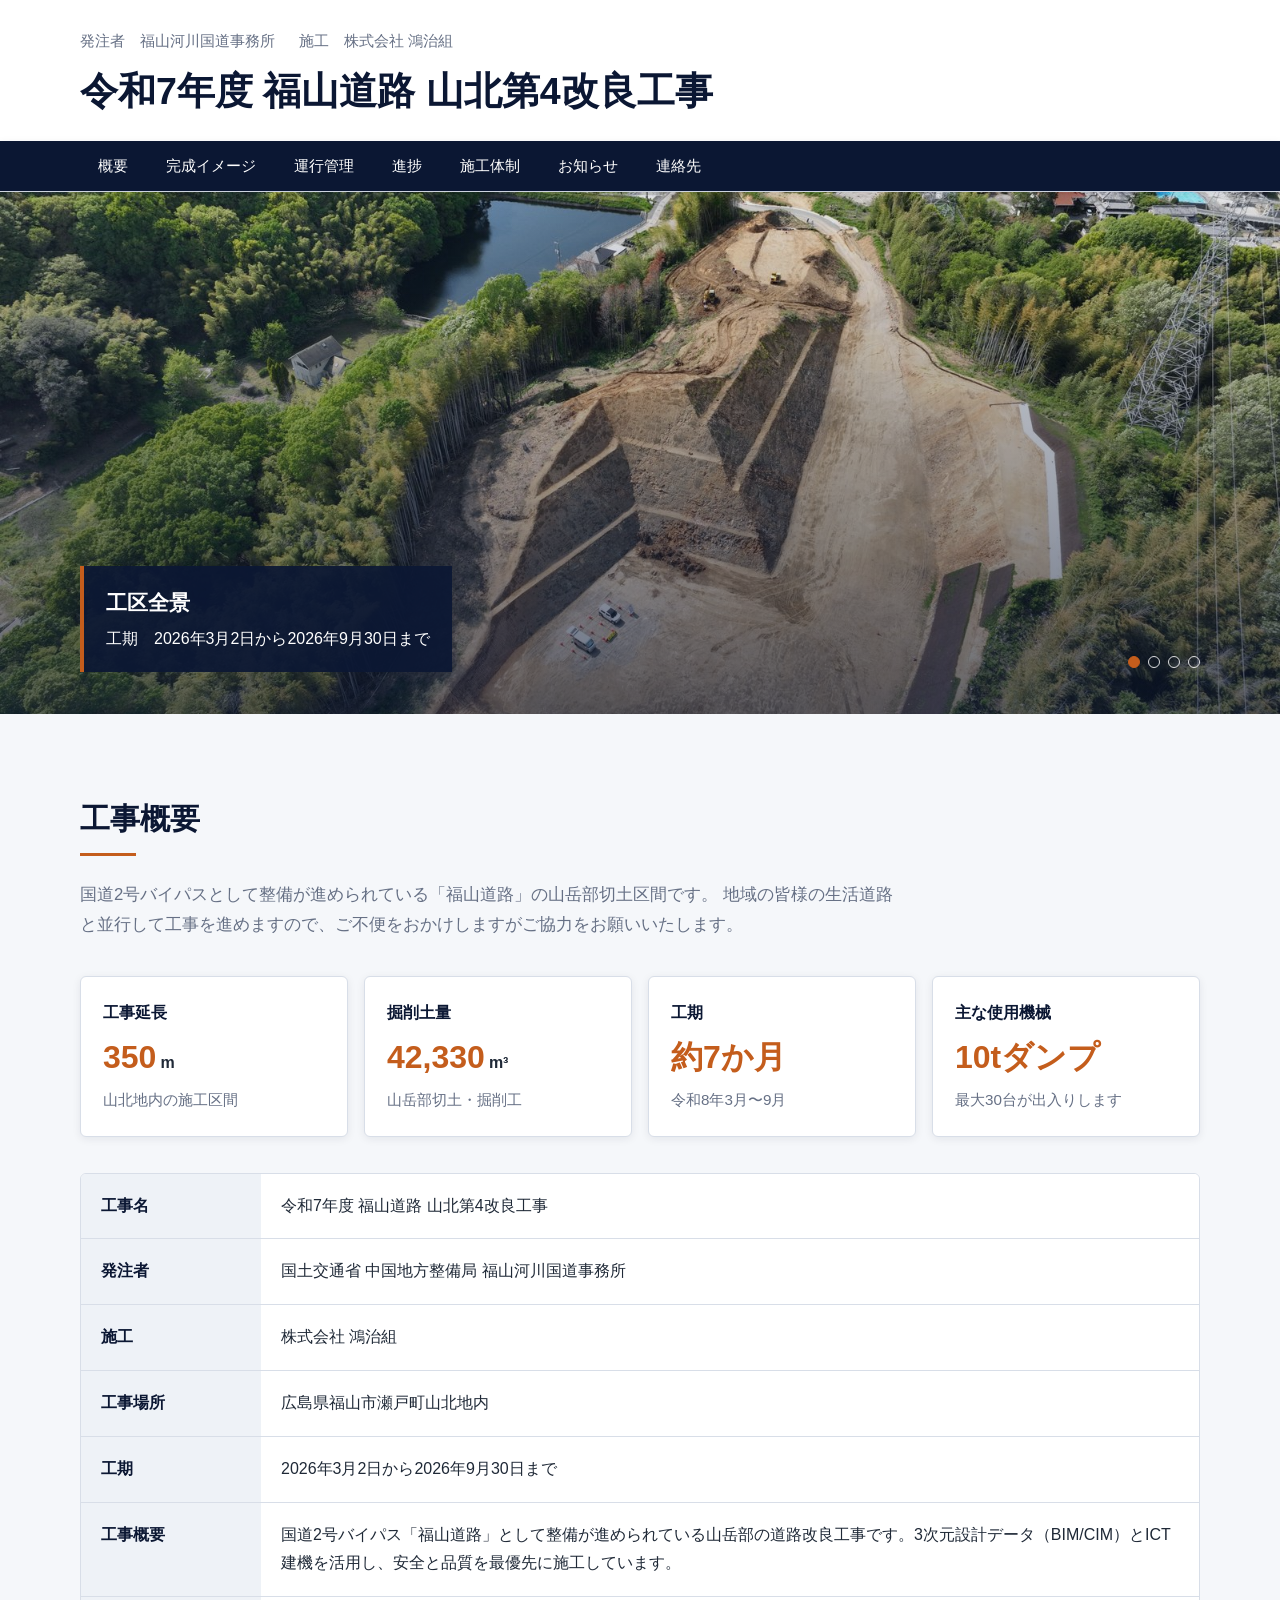
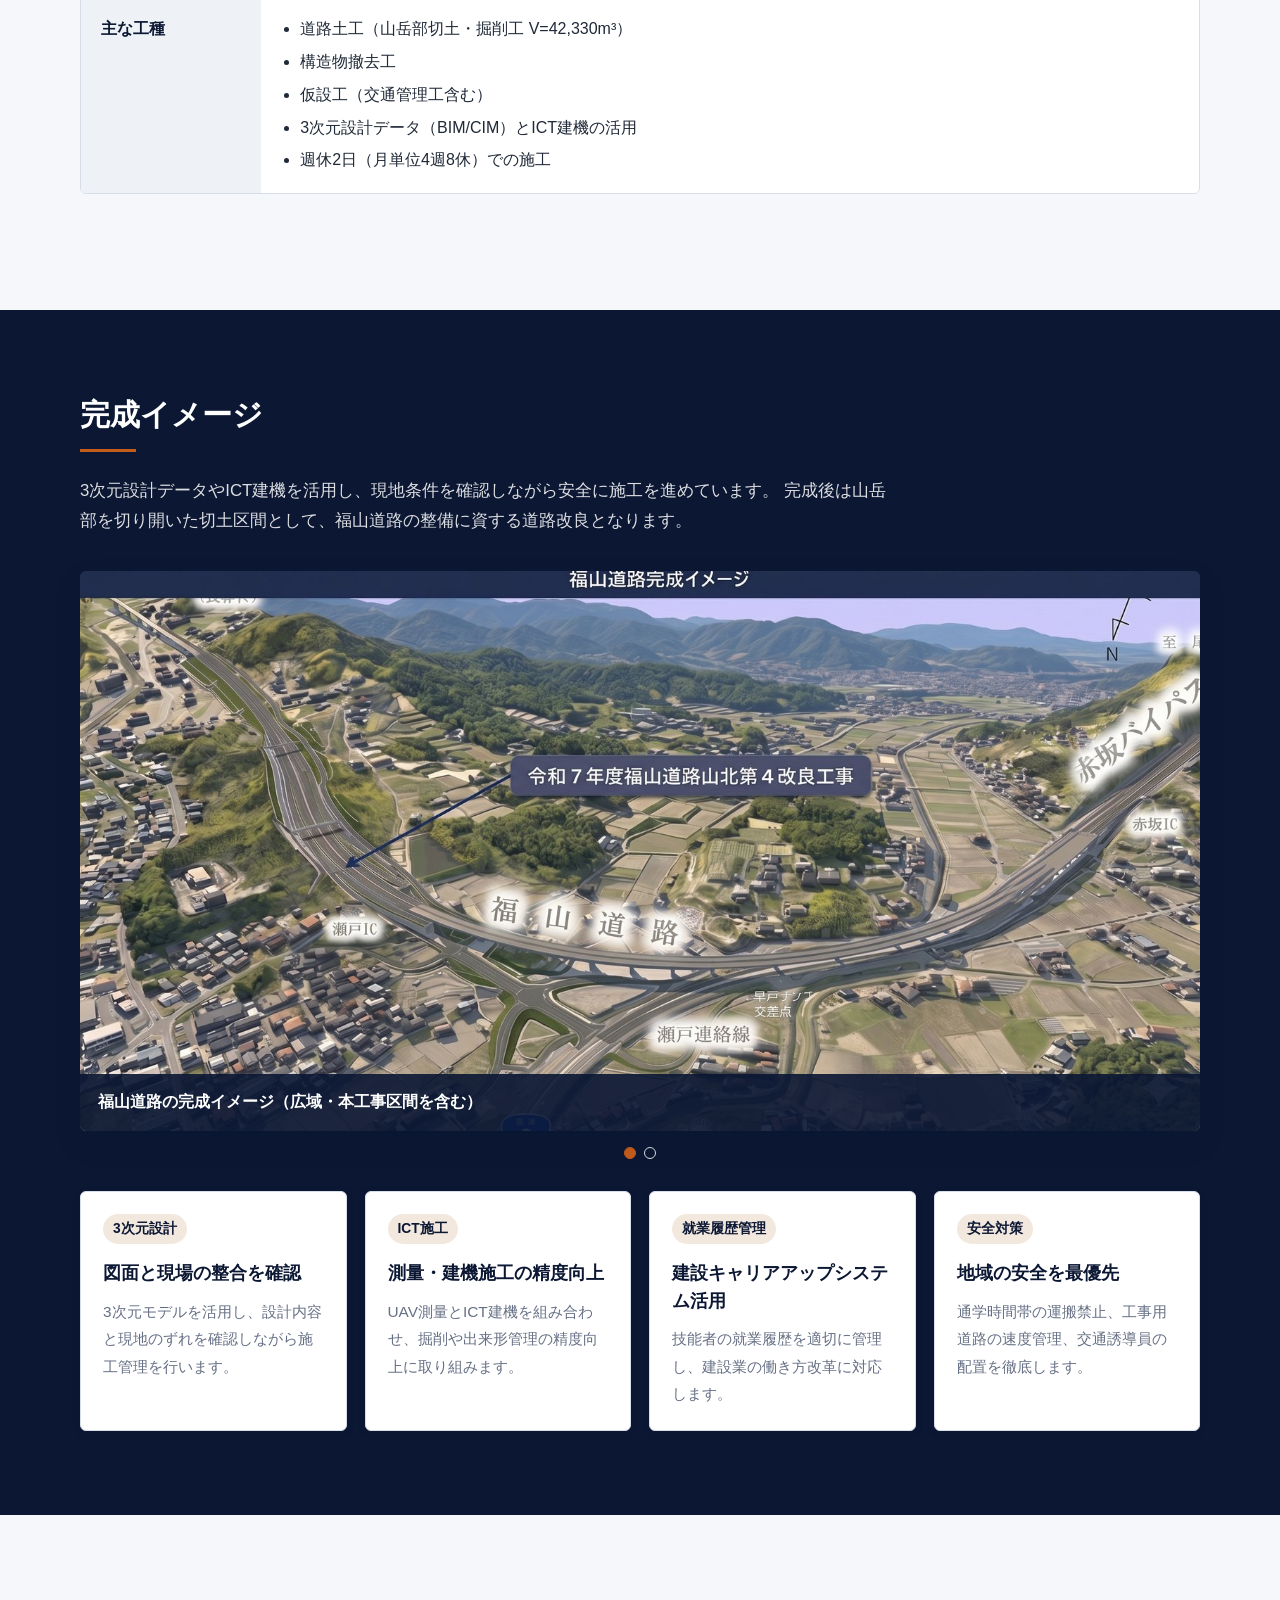
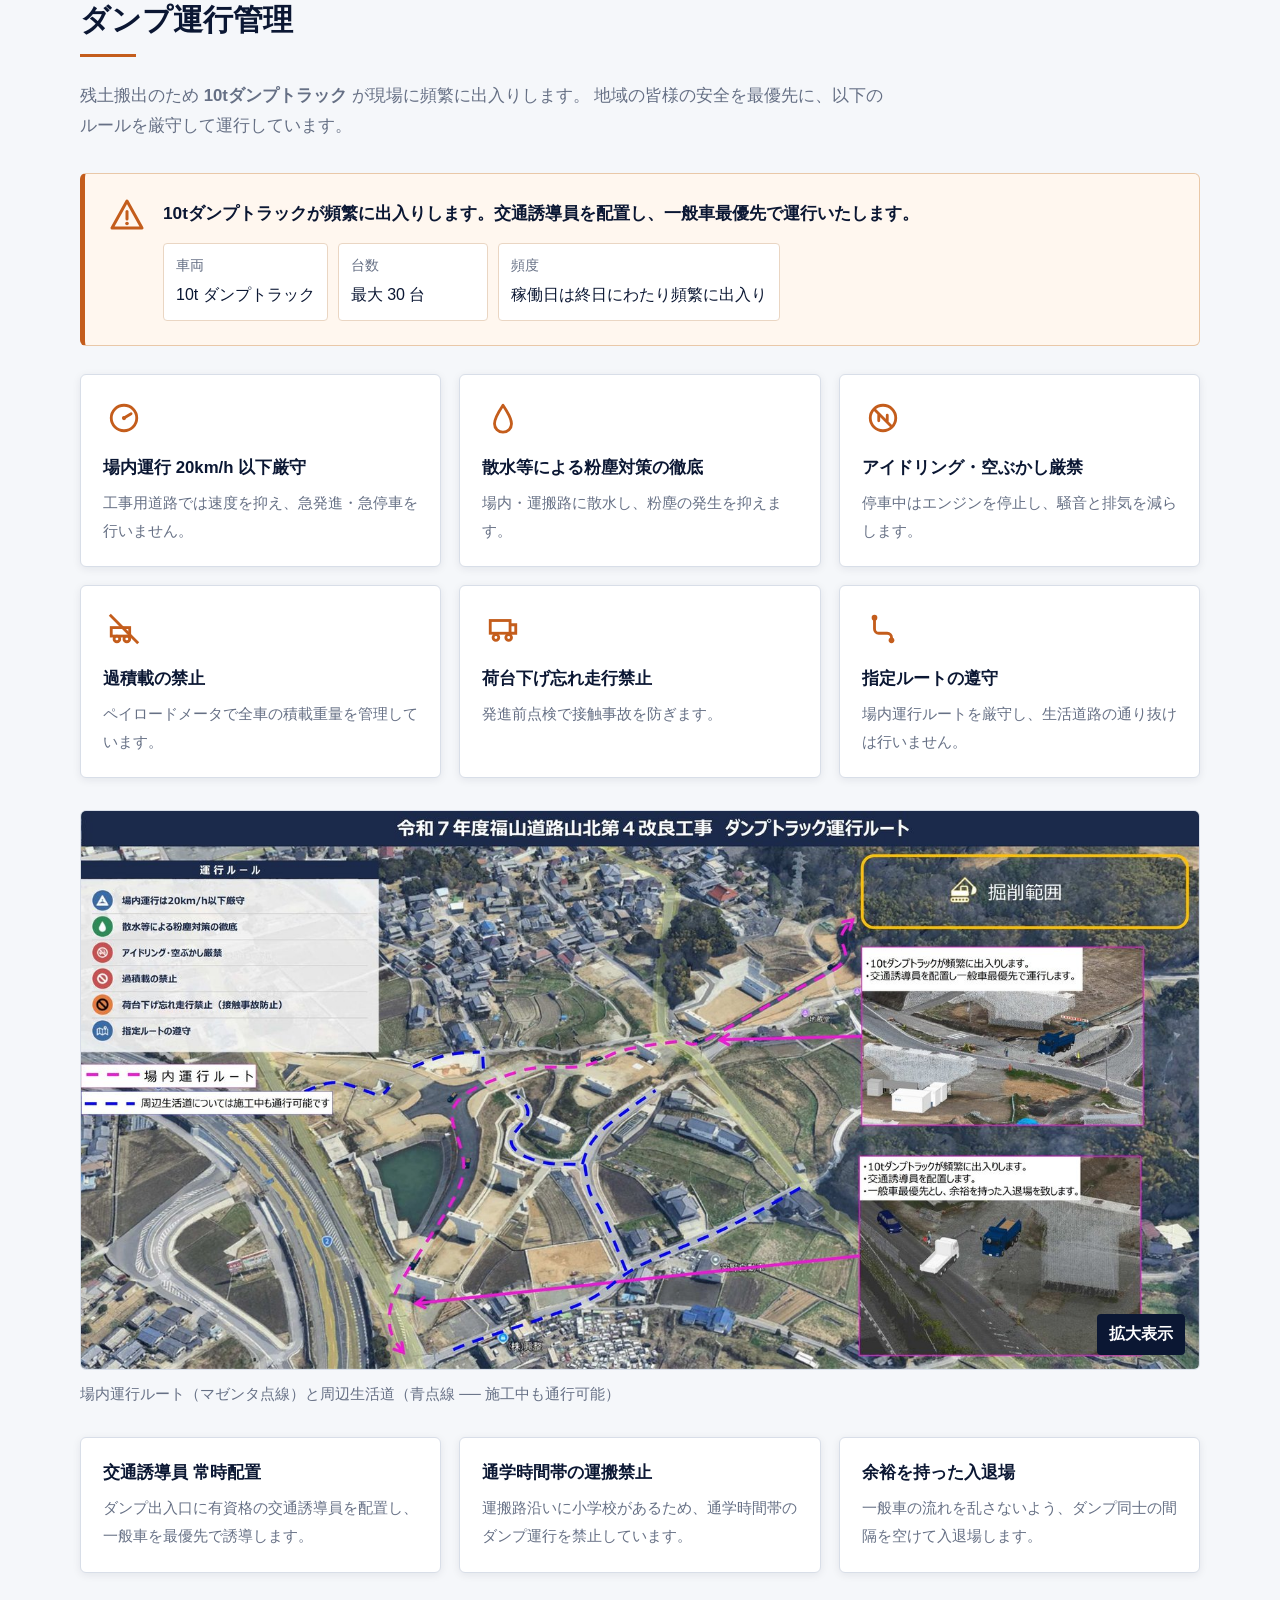
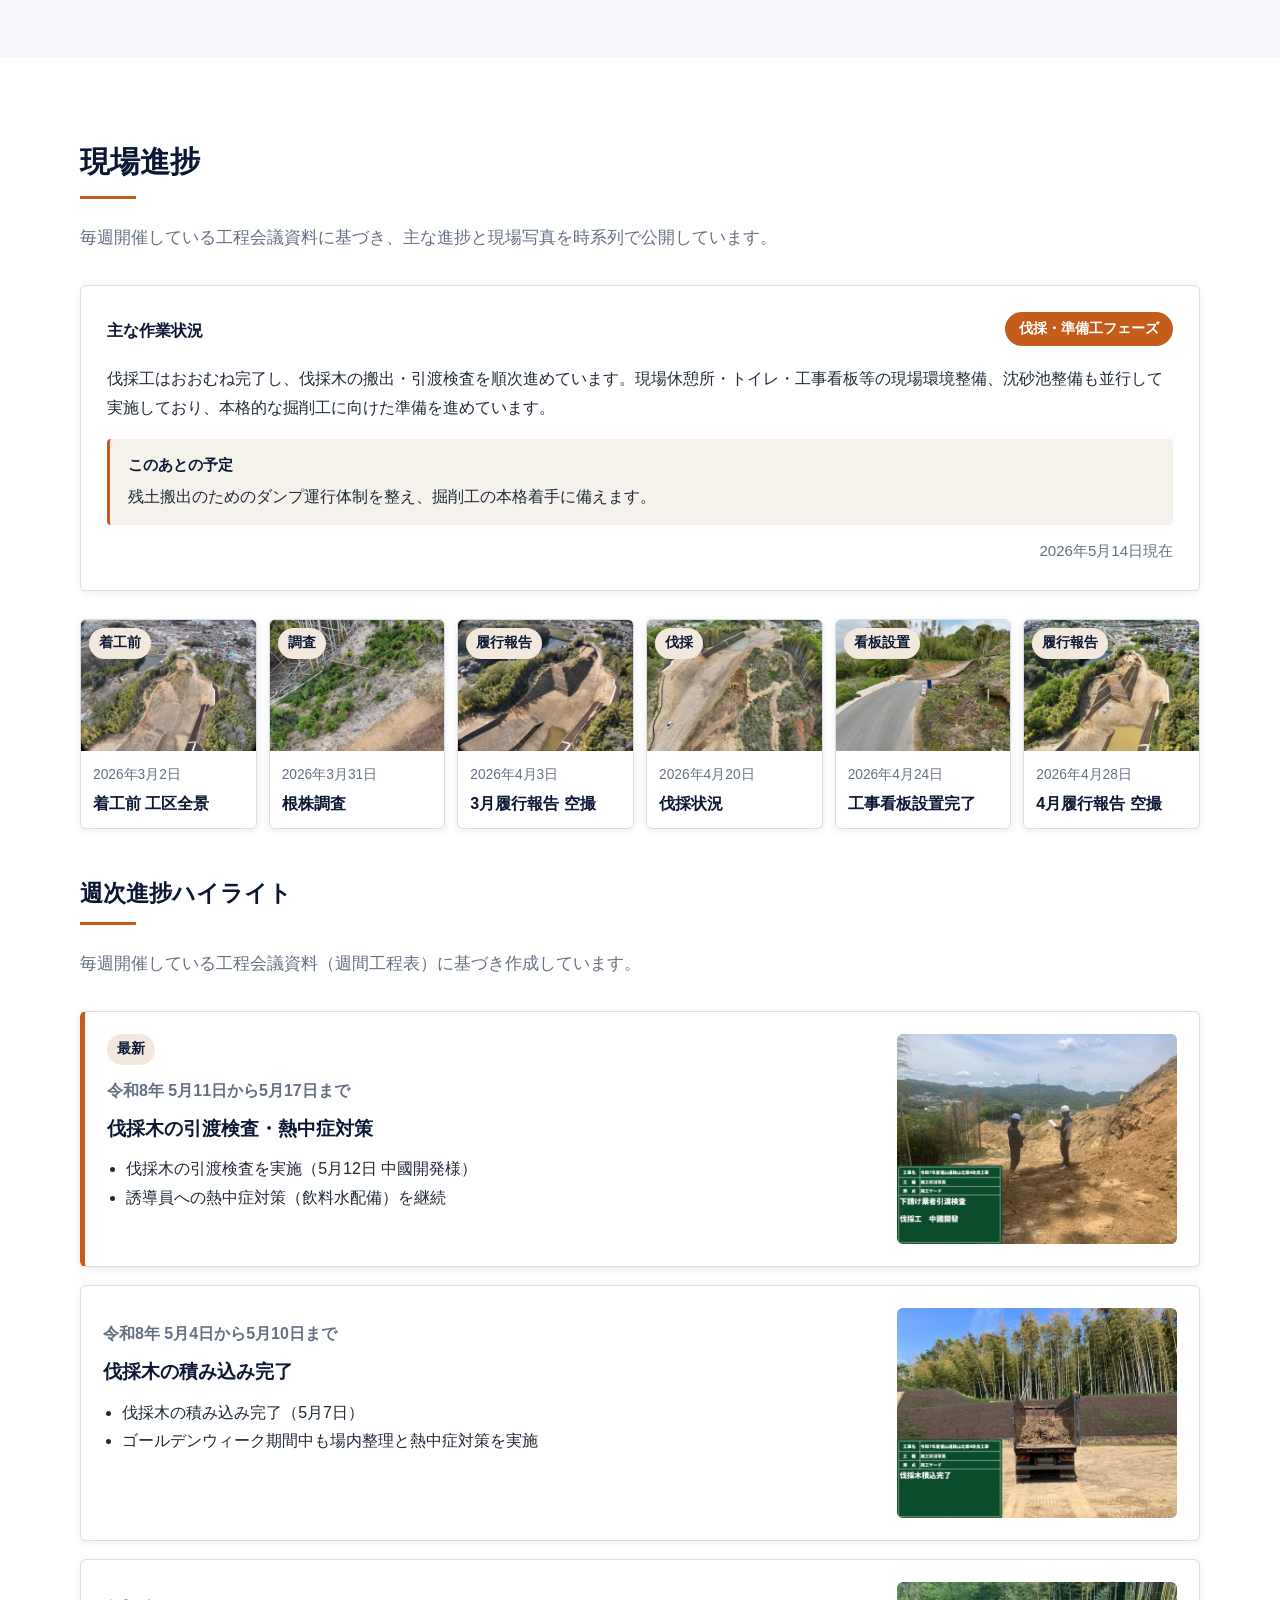
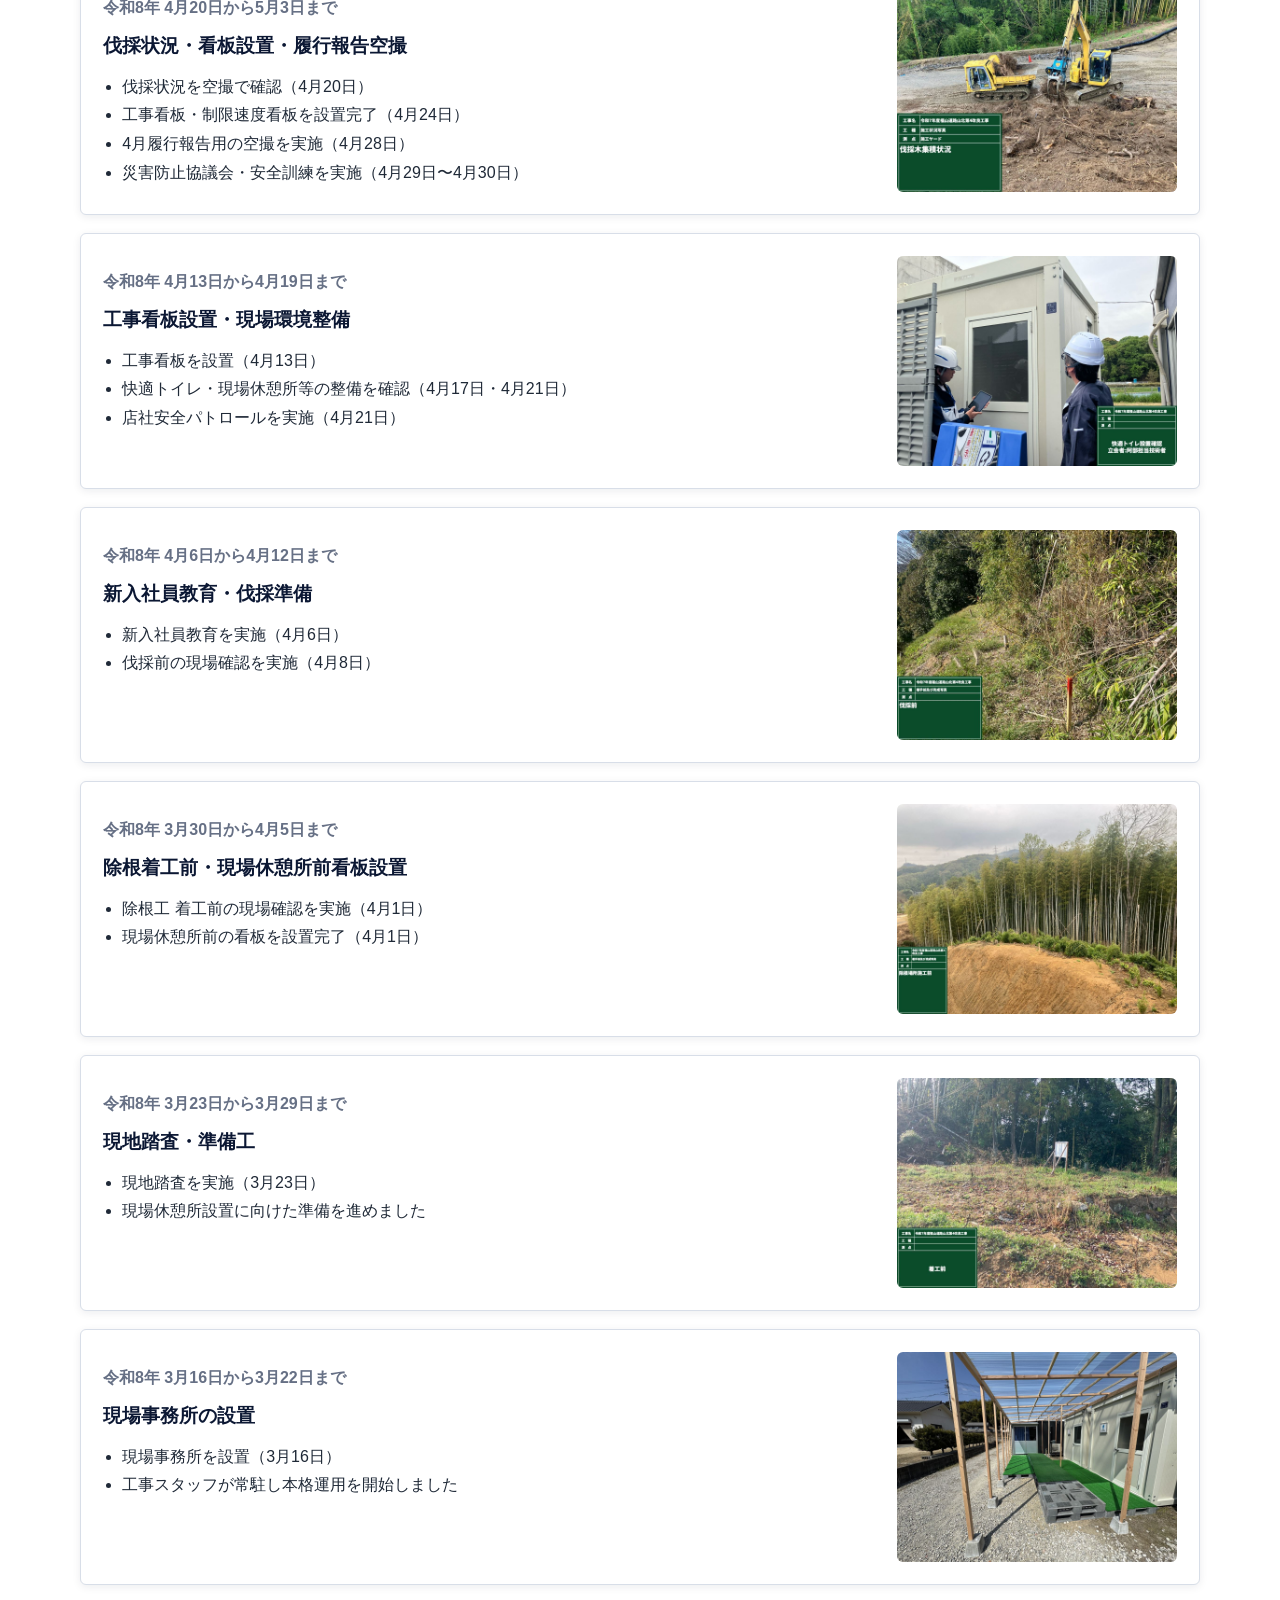
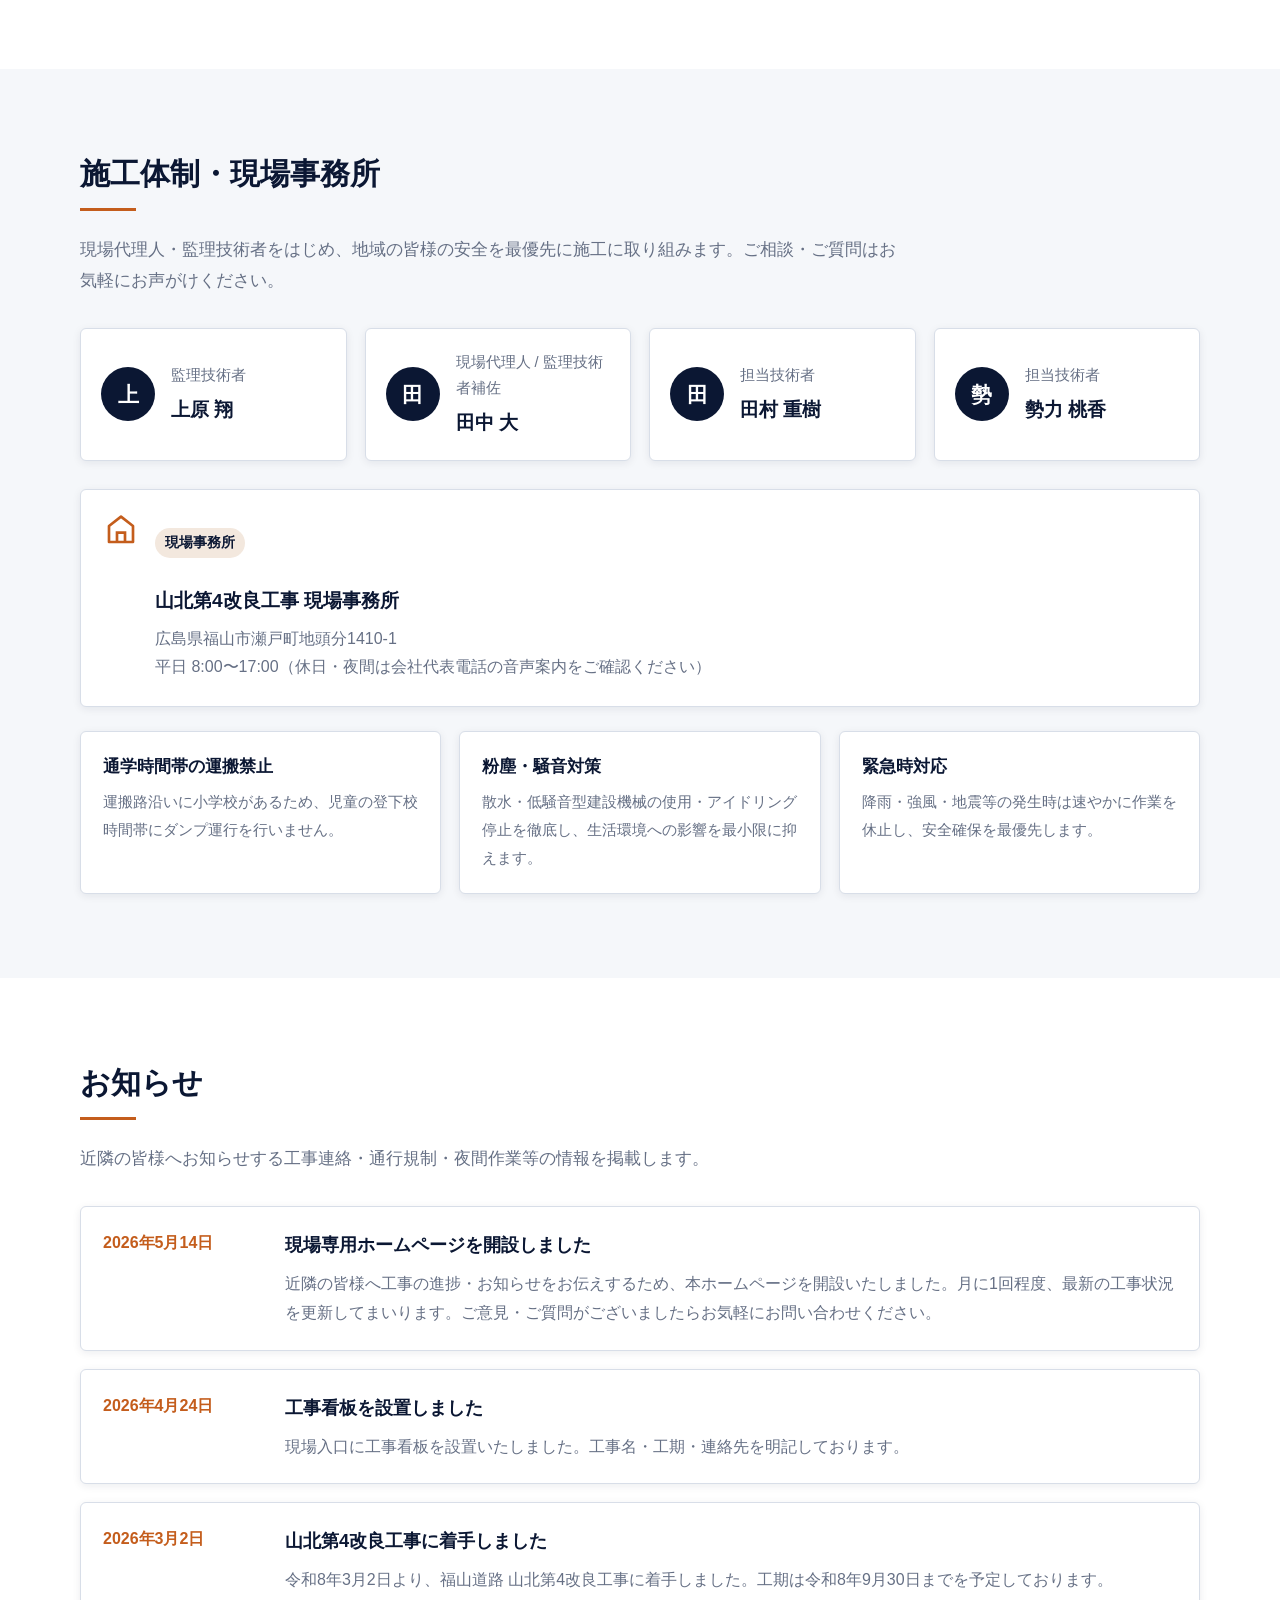
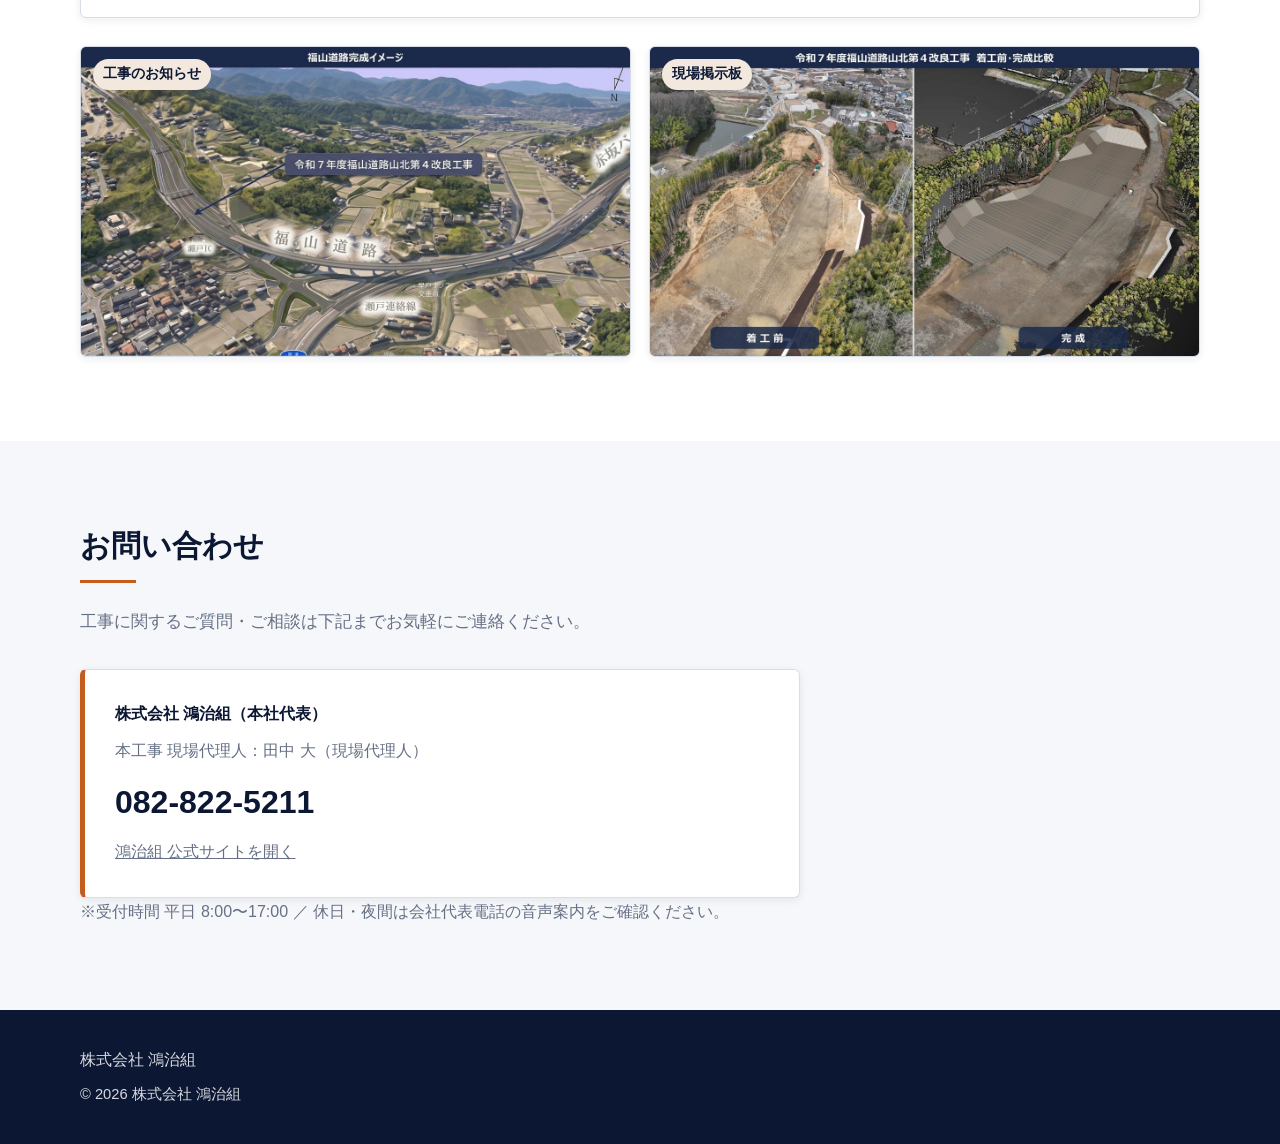
==== commit 26e5ffaa: "fix: 工事概要から位置図PDFリンク削除" ====
--- a/index.html
+++ b/index.html
@@ -66,12 +66,6 @@
         <dl class="about-list reveal" data-delay="3" id="about-list">
           <!-- main.js が data/project.json を読んで生成 -->
         </dl>
-
-        <div class="reveal" data-delay="4">
-          <a class="btn btn--orange" href="docs/ichizu.pdf" target="_blank" rel="noopener">
-            位置図PDFを開く
-          </a>
-        </div>
       </div>
     </section>
 
--- a/assets/css/style.css
+++ b/assets/css/style.css
@@ -668,6 +668,41 @@
   font-size: 1.2rem;
 }
 
+.progress-card__stage {
+  margin: 0;
+  padding: 4px 14px;
+  background: var(--orange);
+  color: #fff;
+  border-radius: 999px;
+  font-size: 0.9rem;
+  font-weight: 700;
+  white-space: nowrap;
+}
+
+.progress-card__body {
+  margin: 0 0 16px;
+  line-height: 1.85;
+  color: var(--text);
+}
+
+.progress-card__next {
+  margin: 0 0 6px;
+  padding: 14px 18px;
+  background: #F5F2EB;
+  border-left: 3px solid var(--orange);
+  border-radius: 4px;
+  line-height: 1.75;
+  color: var(--text);
+}
+
+.progress-card__next span {
+  display: block;
+  margin-bottom: 4px;
+  font-weight: 700;
+  color: var(--navy);
+  font-size: 0.92rem;
+}
+
 .progress-bar {
   height: 14px;
   overflow: hidden;
